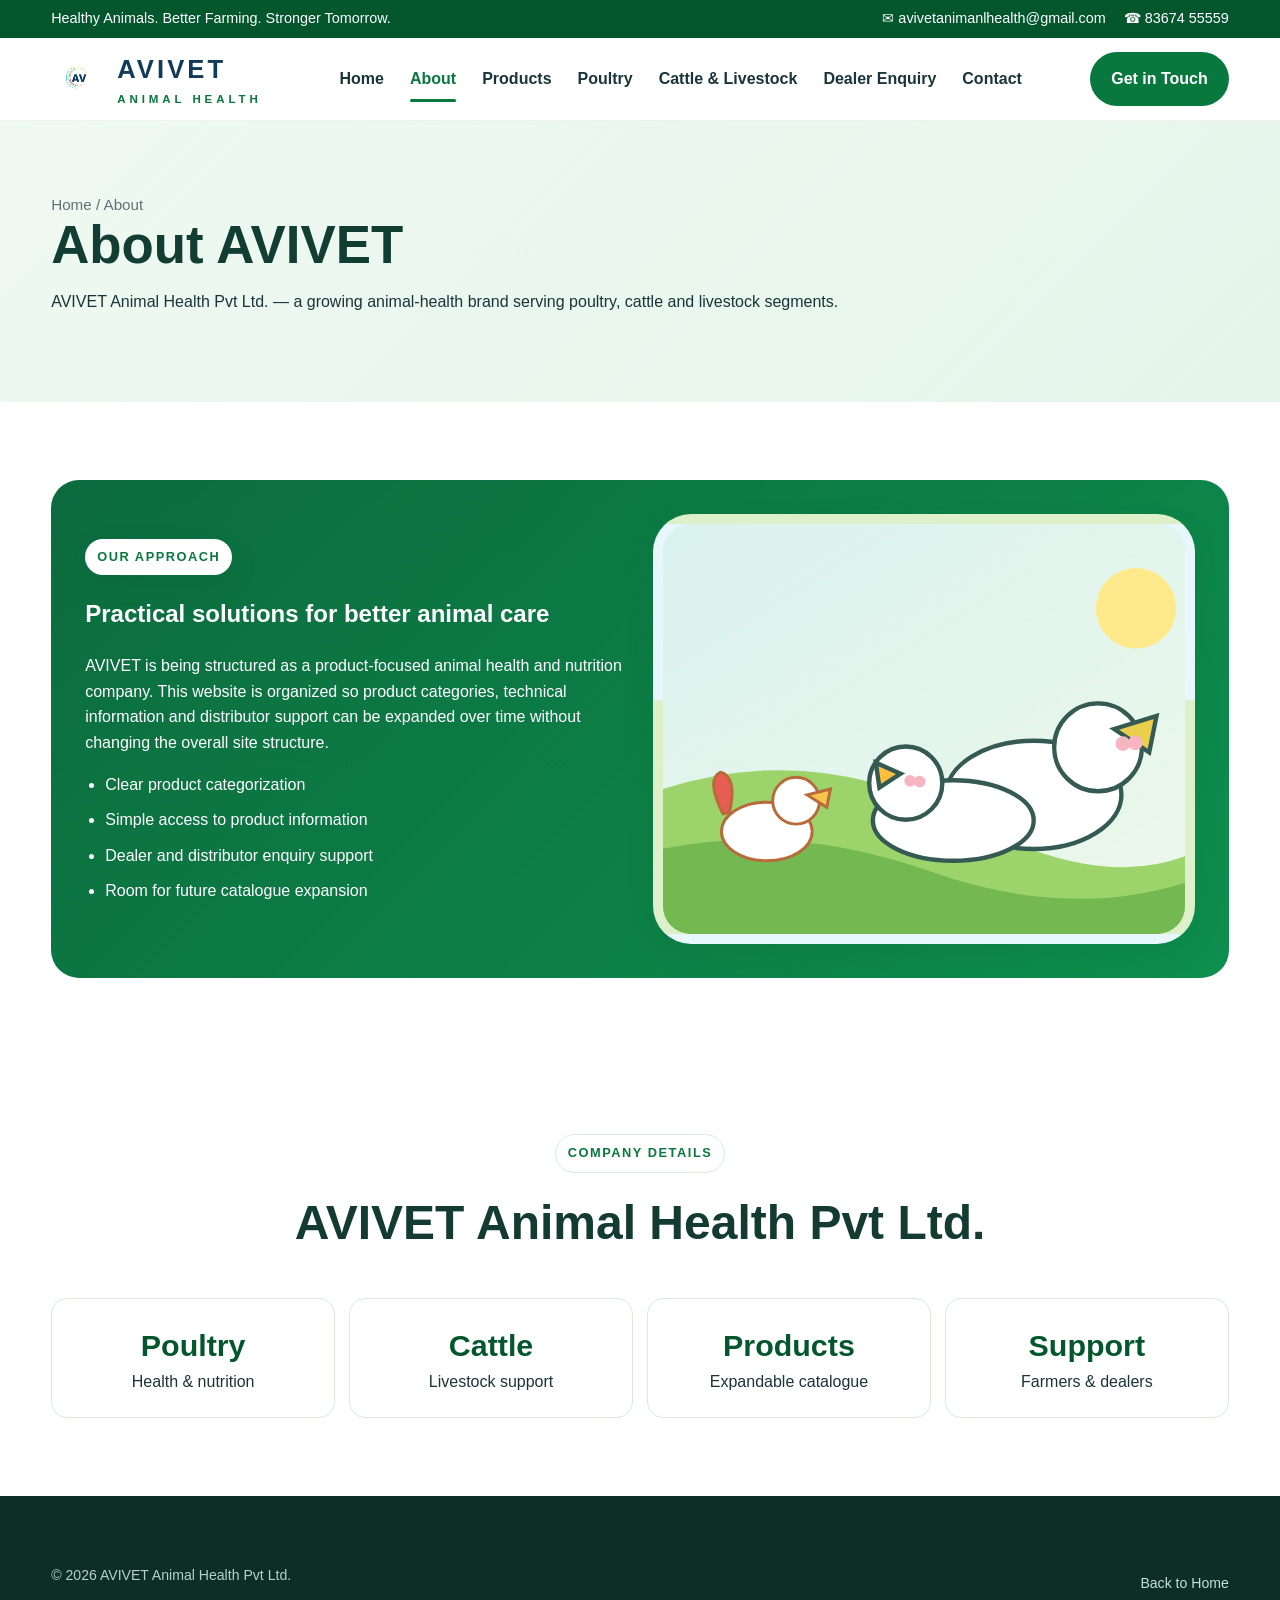
==== about.html @ a2e4a1df "long term model structure" ====
<!doctype html><html lang="en"><head><meta charset="utf-8"><meta name="viewport" content="width=device-width,initial-scale=1"><title>About AVIVET | Animal Health</title><link rel="icon" href="assets/images/favicon.png"><link rel="stylesheet" href="assets/css/style.css"></head><body><div class="topbar"><div class="container"><div>Healthy Animals. Better Farming. Stronger Tomorrow.</div><div class="topbar-contact"><span>✉ avivetanimanlhealth@gmail.com</span><span>☎ 83674 55559</span></div></div></div><header class="site-header"><nav class="container nav"><a class="brand" href="index.html"><img src="assets/images/avivet-logo.png"><div class="brand-text"><strong>AVIVET</strong><span>ANIMAL HEALTH</span></div></a><button class="menu-btn">☰</button><div class="nav-links"><a href="index.html">Home</a><a class="active" href="about.html">About</a><a href="products.html">Products</a><a href="poultry.html">Poultry</a><a href="cattle-livestock.html">Cattle & Livestock</a><a href="dealer.html">Dealer Enquiry</a><a href="contact.html">Contact</a></div><a class="btn btn-primary" href="contact.html">Get in Touch</a></nav></header><section class="page-hero"><div class="container"><div class="breadcrumbs">Home / About</div><h1>About AVIVET</h1><p>AVIVET Animal Health Pvt Ltd. — a growing animal-health brand serving poultry, cattle and livestock segments.</p></div></section><section><div class="container"><div class="feature"><div class="feature-grid"><div><span class="eyebrow">Our approach</span><h2>Practical solutions for better animal care</h2><p>AVIVET is being structured as a product-focused animal health and nutrition company. This website is organized so product categories, technical information and distributor support can be expanded over time without changing the overall site structure.</p><ul><li>Clear product categorization</li><li>Simple access to product information</li><li>Dealer and distributor enquiry support</li><li>Room for future catalogue expansion</li></ul></div><div><div class="hero-card"><img src="assets/images/hero-animals.svg" alt="Animal health illustration" style="width:100%;height:100%;object-fit:cover"></div></div></div></div></div></section><section><div class="container"><div class="section-head"><span class="eyebrow">Company details</span><h2>AVIVET Animal Health Pvt Ltd.</h2></div><div class="stats"><div class="stat"><strong>Poultry</strong><span>Health & nutrition</span></div><div class="stat"><strong>Cattle</strong><span>Livestock support</span></div><div class="stat"><strong>Products</strong><span>Expandable catalogue</span></div><div class="stat"><strong>Support</strong><span>Farmers & dealers</span></div></div></div></section><footer class="footer"><div class="container footer-bottom" style="margin-top:0;border-top:0"><span>© 2026 AVIVET Animal Health Pvt Ltd.</span><a href="index.html">Back to Home</a></div></footer><script src="assets/js/main.js"></script></body></html>
---- assets/css/style.css ----
:root{--green:#08783f;--green-dark:#04572d;--green-soft:#eef8ef;--navy:#123a57;--text:#19343a;--muted:#5f7177;--white:#fff;--line:#dbe9df;--shadow:0 12px 30px rgba(11,65,43,.10);--radius:18px}*{box-sizing:border-box}html{scroll-behavior:smooth}body{margin:0;font-family:Inter,Segoe UI,Arial,sans-serif;color:var(--text);background:#fff;line-height:1.6}a{text-decoration:none;color:inherit}img{max-width:100%;display:block}.container{width:min(1180px,92%);margin:auto}.topbar{background:var(--green-dark);color:#fff;font-size:.9rem}.topbar .container{min-height:38px;display:flex;align-items:center;justify-content:space-between;gap:20px}.topbar-contact{display:flex;gap:18px;flex-wrap:wrap}.site-header{position:sticky;top:0;z-index:30;background:rgba(255,255,255,.97);backdrop-filter:blur(8px);border-bottom:1px solid #edf2ee}.nav{min-height:82px;display:flex;align-items:center;justify-content:space-between;gap:30px}.brand{display:flex;align-items:center;gap:12px;min-width:220px}.brand img{width:54px;height:54px;object-fit:contain}.brand-text strong{display:block;font-size:1.6rem;letter-spacing:.12em;color:#113b59}.brand-text span{display:block;font-size:.72rem;letter-spacing:.34em;color:var(--green);font-weight:800}.nav-links{display:flex;align-items:center;gap:26px;font-weight:700}.nav-links a{padding:10px 0;position:relative}.nav-links a:hover,.nav-links a.active{color:var(--green)}.nav-links a.active:after{content:"";position:absolute;left:0;right:0;bottom:0;height:3px;background:var(--green);border-radius:9px}.btn{display:inline-flex;align-items:center;justify-content:center;gap:8px;padding:13px 20px;border-radius:999px;font-weight:800;border:1px solid transparent;transition:.2s}.btn-primary{background:var(--green);color:#fff}.btn-primary:hover{background:var(--green-dark);transform:translateY(-1px)}.btn-outline{border-color:var(--green);color:var(--green);background:#fff}.menu-btn{display:none;border:0;background:none;font-size:1.6rem}.hero{background:linear-gradient(135deg,#f4fbf3 0%,#edf8ef 52%,#e3f3e9 100%);overflow:hidden}.hero-grid{display:grid;grid-template-columns:1.02fr .98fr;align-items:stretch;min-height:570px}.hero-copy{padding:82px 0 60px}.eyebrow{display:inline-flex;align-items:center;gap:8px;color:var(--green);font-weight:900;text-transform:uppercase;letter-spacing:.12em;font-size:.8rem;background:#fff;padding:8px 12px;border-radius:999px;box-shadow:var(--shadow)}h1{font-size:clamp(2.8rem,5vw,5rem);line-height:1.05;margin:20px 0 18px;color:#123d32}.hero-copy h1 span{color:var(--green)}.hero-copy p{font-size:1.12rem;color:var(--muted);max-width:620px}.hero-actions{display:flex;gap:12px;flex-wrap:wrap;margin:28px 0}.hero-points{display:flex;flex-wrap:wrap;gap:18px;margin-top:30px;color:#34535a}.hero-points span{display:inline-flex;align-items:center;gap:7px;font-weight:700}.hero-art{display:flex;align-items:center;justify-content:center;padding:36px 0}.hero-card{width:100%;height:430px;border-radius:38px;background:linear-gradient(180deg,#bce9f4 0 43%,#9ed568 43% 100%);position:relative;overflow:hidden;box-shadow:var(--shadow);border:10px solid rgba(255,255,255,.65)}.sun{position:absolute;right:9%;top:10%;width:72px;height:72px;border-radius:50%;background:#ffe787}.hill{position:absolute;inset:auto 0 0;height:44%;background:#7fc451;border-radius:50% 50% 0 0/40% 40% 0 0}.animal{position:absolute;bottom:14%;font-size:8rem;filter:drop-shadow(0 12px 10px rgba(0,0,0,.08))}.animal.cow{right:9%}.animal.hen{left:18%;font-size:7rem}.animal.chick{left:40%;bottom:7%;font-size:4rem}.hero-tag{position:absolute;left:6%;bottom:7%;background:rgba(0,105,64,.95);color:#fff;padding:14px 18px;border-radius:16px;font-weight:800}.marquee{background:#fff;border-bottom:1px solid var(--line);overflow:hidden}.marquee-track{display:flex;gap:16px;width:max-content;animation:scroll 24s linear infinite;padding:12px 0}.pill{background:var(--green-soft);color:var(--green-dark);border:1px solid #d2ead8;padding:9px 14px;border-radius:999px;font-weight:800;white-space:nowrap}@keyframes scroll{to{transform:translateX(-50%)}}section{padding:78px 0}.section-head{text-align:center;margin-bottom:36px}.section-head .eyebrow{box-shadow:none;border:1px solid #d9ecdf}.section-head h2{font-size:clamp(2rem,4vw,3rem);margin:12px 0 8px;color:#133b32}.section-head p{margin:0 auto;max-width:720px;color:var(--muted)}.grid-3{display:grid;grid-template-columns:repeat(3,1fr);gap:22px}.grid-4{display:grid;grid-template-columns:repeat(4,1fr);gap:20px}.card{background:#fff;border:1px solid var(--line);border-radius:var(--radius);padding:22px;box-shadow:0 7px 22px rgba(24,67,49,.05)}.card:hover{transform:translateY(-3px);box-shadow:var(--shadow);transition:.2s}.category-art{height:150px;border-radius:14px;background:linear-gradient(145deg,#eff9f1,#e6f2ee);display:flex;align-items:center;justify-content:center;font-size:4.6rem}.card h3{margin:16px 0 6px}.card p{color:var(--muted);margin:0}.product-card{padding:18px}.product-art{height:190px;border-radius:14px;background:linear-gradient(145deg,#f5faf4,#e8f5ec);display:flex;align-items:center;justify-content:center;position:relative;overflow:hidden}.bottle{width:78px;height:126px;background:linear-gradient(90deg,#dfe7e3,#fff,#d4e0db);border-radius:12px 12px 18px 18px;position:relative;box-shadow:0 8px 18px rgba(0,0,0,.12)}.bottle:before{content:"";position:absolute;top:-22px;left:18px;width:42px;height:24px;border-radius:6px 6px 3px 3px;background:#71847f}.label{position:absolute;left:8px;right:8px;top:45px;padding:9px 4px;text-align:center;border-radius:7px;background:#fff;color:var(--green-dark);font-size:.72rem;font-weight:900}.feature{background:linear-gradient(135deg,#0c6b3e,#0d8f4d);color:#fff;border-radius:28px;padding:34px}.feature-grid{display:grid;grid-template-columns:1fr 1fr;gap:26px;align-items:center}.feature ul{padding-left:20px}.feature li{margin:10px 0}.stats{display:grid;grid-template-columns:repeat(4,1fr);gap:14px}.stat{padding:22px;text-align:center;border:1px solid var(--line);border-radius:16px;background:#fff}.stat strong{display:block;font-size:1.9rem;color:var(--green-dark)}.cta-strip{background:#f4faf5;border-top:1px solid var(--line);border-bottom:1px solid var(--line)}.cta-grid{display:grid;grid-template-columns:repeat(3,1fr);gap:18px}.cta-box{display:flex;align-items:center;justify-content:space-between;gap:12px;padding:22px;border-radius:16px;background:#fff;border:1px solid var(--line)}.cta-box h3{margin:0 0 4px}.cta-box p{margin:0;color:var(--muted);font-size:.9rem}.footer{background:#0d2e25;color:#d9eee5;padding:52px 0 20px}.footer-grid{display:grid;grid-template-columns:1.3fr 1fr 1fr 1fr;gap:30px}.footer .brand-text strong{color:#fff}.footer .brand-text span{color:#91d8ac}.footer h4{margin:0 0 12px;color:#fff}.footer a{display:block;margin:8px 0;color:#c8dfd5}.footer-bottom{border-top:1px solid rgba(255,255,255,.15);margin-top:34px;padding-top:16px;display:flex;justify-content:space-between;gap:15px;flex-wrap:wrap;color:#b8d0c7;font-size:.88rem}.page-hero{background:linear-gradient(135deg,#eff9f1,#e5f5ea);padding:72px 0}.page-hero h1{margin:0 0 8px;font-size:3.3rem}.breadcrumbs{font-size:.95rem;color:var(--muted)}.contact-grid{display:grid;grid-template-columns:1fr 1fr;gap:24px}.info-list{display:grid;gap:14px}.info-item{padding:18px;border:1px solid var(--line);border-radius:16px;background:#fff}.info-item strong{display:block;color:var(--green-dark)}.form-card input,.form-card textarea,.form-card select{width:100%;padding:13px 14px;border:1px solid #cfe0d5;border-radius:12px;margin:6px 0 14px;font:inherit}.form-row{display:grid;grid-template-columns:1fr 1fr;gap:14px}.small{font-size:.86rem;color:var(--muted)}.product-table{width:100%;border-collapse:collapse}.product-table th,.product-table td{border-bottom:1px solid var(--line);padding:13px;text-align:left}.product-table th{color:var(--green-dark);background:#f6fbf7}.notice{padding:14px 16px;border-left:4px solid var(--green);background:#f2f8f3;border-radius:10px;color:#2d5141}.socials{display:flex;gap:10px}.socials a{display:inline-flex;width:36px;height:36px;align-items:center;justify-content:center;border:1px solid rgba(255,255,255,.18);border-radius:50%}.back-top{position:fixed;right:18px;bottom:18px;width:44px;height:44px;border-radius:50%;background:var(--green);color:#fff;display:none;align-items:center;justify-content:center;box-shadow:var(--shadow)}.back-top.show{display:flex}@media(max-width:980px){.nav-links{display:none}.menu-btn{display:block}.hero-grid,.feature-grid,.contact-grid{grid-template-columns:1fr}.hero-copy{padding-top:58px}.grid-4{grid-template-columns:repeat(2,1fr)}.grid-3{grid-template-columns:1fr 1fr}.stats{grid-template-columns:repeat(2,1fr)}.footer-grid{grid-template-columns:1fr 1fr}.cta-grid{grid-template-columns:1fr}.nav.open .nav-links{display:flex;position:absolute;top:82px;left:0;right:0;background:#fff;padding:20px;flex-direction:column;border-bottom:1px solid var(--line)}.topbar .container{align-items:flex-start;flex-direction:column;padding:9px 0}}@media(max-width:640px){.brand{min-width:auto}.brand-text strong{font-size:1.18rem}.brand-text span{font-size:.55rem}.brand img{width:46px;height:46px}.grid-3,.grid-4,.stats,.form-row,.footer-grid{grid-template-columns:1fr}section{padding:56px 0}.hero-copy p{font-size:1rem}.hero-art{padding-top:0}.hero-card{height:320px}.page-hero h1{font-size:2.4rem}.topbar{font-size:.78rem}.topbar-contact{gap:9px}.nav{min-height:72px}.nav.open .nav-links{top:72px}}
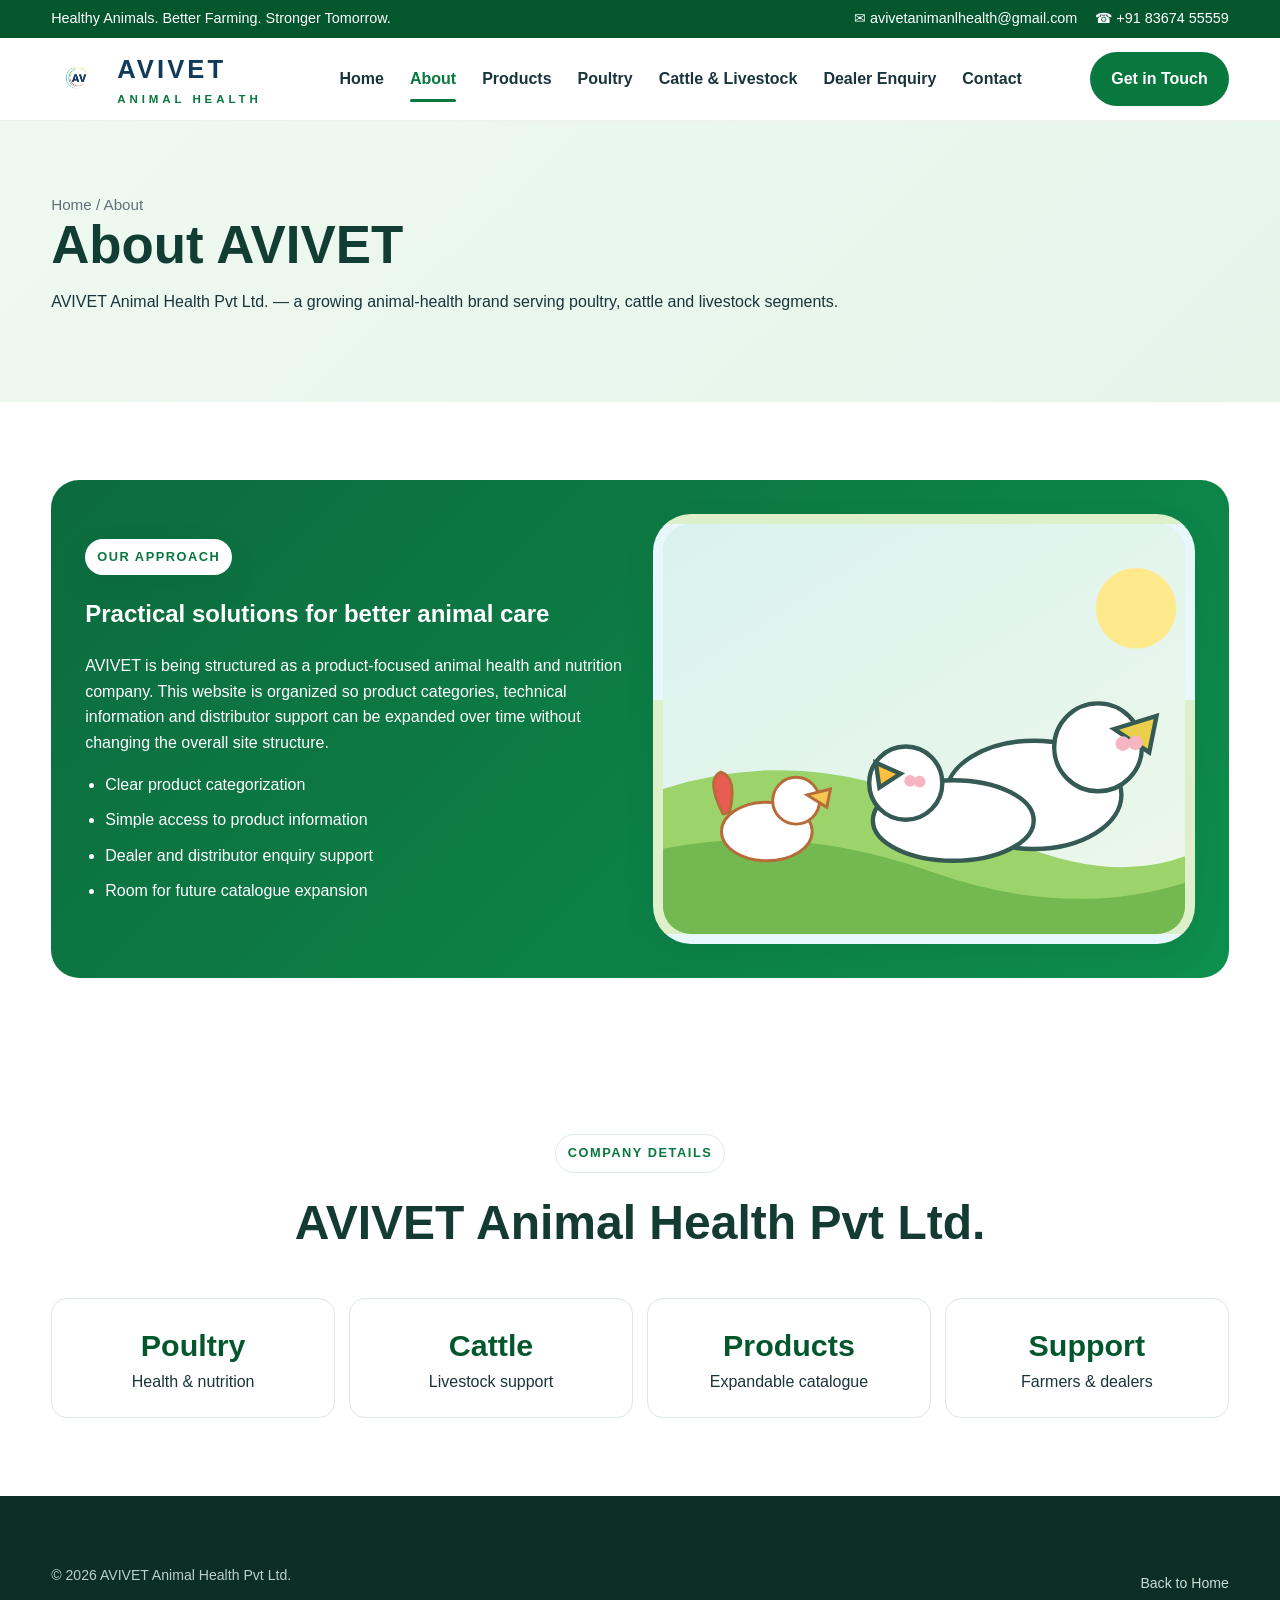
==== commit e698c373: "mobile number updated" ====
--- a/about.html
+++ b/about.html
@@ -1 +1 @@
-<!doctype html><html lang="en"><head><meta charset="utf-8"><meta name="viewport" content="width=device-width,initial-scale=1"><title>About AVIVET | Animal Health</title><link rel="icon" href="assets/images/favicon.png"><link rel="stylesheet" href="assets/css/style.css"></head><body><div class="topbar"><div class="container"><div>Healthy Animals. Better Farming. Stronger Tomorrow.</div><div class="topbar-contact"><span>✉ avivetanimanlhealth@gmail.com</span><span>☎ 83674 55559</span></div></div></div><header class="site-header"><nav class="container nav"><a class="brand" href="index.html"><img src="assets/images/avivet-logo.png"><div class="brand-text"><strong>AVIVET</strong><span>ANIMAL HEALTH</span></div></a><button class="menu-btn">☰</button><div class="nav-links"><a href="index.html">Home</a><a class="active" href="about.html">About</a><a href="products.html">Products</a><a href="poultry.html">Poultry</a><a href="cattle-livestock.html">Cattle & Livestock</a><a href="dealer.html">Dealer Enquiry</a><a href="contact.html">Contact</a></div><a class="btn btn-primary" href="contact.html">Get in Touch</a></nav></header><section class="page-hero"><div class="container"><div class="breadcrumbs">Home / About</div><h1>About AVIVET</h1><p>AVIVET Animal Health Pvt Ltd. — a growing animal-health brand serving poultry, cattle and livestock segments.</p></div></section><section><div class="container"><div class="feature"><div class="feature-grid"><div><span class="eyebrow">Our approach</span><h2>Practical solutions for better animal care</h2><p>AVIVET is being structured as a product-focused animal health and nutrition company. This website is organized so product categories, technical information and distributor support can be expanded over time without changing the overall site structure.</p><ul><li>Clear product categorization</li><li>Simple access to product information</li><li>Dealer and distributor enquiry support</li><li>Room for future catalogue expansion</li></ul></div><div><div class="hero-card"><img src="assets/images/hero-animals.svg" alt="Animal health illustration" style="width:100%;height:100%;object-fit:cover"></div></div></div></div></div></section><section><div class="container"><div class="section-head"><span class="eyebrow">Company details</span><h2>AVIVET Animal Health Pvt Ltd.</h2></div><div class="stats"><div class="stat"><strong>Poultry</strong><span>Health & nutrition</span></div><div class="stat"><strong>Cattle</strong><span>Livestock support</span></div><div class="stat"><strong>Products</strong><span>Expandable catalogue</span></div><div class="stat"><strong>Support</strong><span>Farmers & dealers</span></div></div></div></section><footer class="footer"><div class="container footer-bottom" style="margin-top:0;border-top:0"><span>© 2026 AVIVET Animal Health Pvt Ltd.</span><a href="index.html">Back to Home</a></div></footer><script src="assets/js/main.js"></script></body></html>
+<!doctype html><html lang="en"><head><meta charset="utf-8"><meta name="viewport" content="width=device-width,initial-scale=1"><title>About AVIVET | Animal Health</title><link rel="icon" href="assets/images/favicon.png"><link rel="stylesheet" href="assets/css/style.css"></head><body><div class="topbar"><div class="container"><div>Healthy Animals. Better Farming. Stronger Tomorrow.</div><div class="topbar-contact"><span>✉ avivetanimanlhealth@gmail.com</span><span>☎ +91 83674 55559</span></div></div></div><header class="site-header"><nav class="container nav"><a class="brand" href="index.html"><img src="assets/images/avivet-logo.png"><div class="brand-text"><strong>AVIVET</strong><span>ANIMAL HEALTH</span></div></a><button class="menu-btn">☰</button><div class="nav-links"><a href="index.html">Home</a><a class="active" href="about.html">About</a><a href="products.html">Products</a><a href="poultry.html">Poultry</a><a href="cattle-livestock.html">Cattle & Livestock</a><a href="dealer.html">Dealer Enquiry</a><a href="contact.html">Contact</a></div><a class="btn btn-primary" href="contact.html">Get in Touch</a></nav></header><section class="page-hero"><div class="container"><div class="breadcrumbs">Home / About</div><h1>About AVIVET</h1><p>AVIVET Animal Health Pvt Ltd. — a growing animal-health brand serving poultry, cattle and livestock segments.</p></div></section><section><div class="container"><div class="feature"><div class="feature-grid"><div><span class="eyebrow">Our approach</span><h2>Practical solutions for better animal care</h2><p>AVIVET is being structured as a product-focused animal health and nutrition company. This website is organized so product categories, technical information and distributor support can be expanded over time without changing the overall site structure.</p><ul><li>Clear product categorization</li><li>Simple access to product information</li><li>Dealer and distributor enquiry support</li><li>Room for future catalogue expansion</li></ul></div><div><div class="hero-card"><img src="assets/images/hero-animals.svg" alt="Animal health illustration" style="width:100%;height:100%;object-fit:cover"></div></div></div></div></div></section><section><div class="container"><div class="section-head"><span class="eyebrow">Company details</span><h2>AVIVET Animal Health Pvt Ltd.</h2></div><div class="stats"><div class="stat"><strong>Poultry</strong><span>Health & nutrition</span></div><div class="stat"><strong>Cattle</strong><span>Livestock support</span></div><div class="stat"><strong>Products</strong><span>Expandable catalogue</span></div><div class="stat"><strong>Support</strong><span>Farmers & dealers</span></div></div></div></section><footer class="footer"><div class="container footer-bottom" style="margin-top:0;border-top:0"><span>© 2026 AVIVET Animal Health Pvt Ltd.</span><a href="index.html">Back to Home</a></div></footer><script src="assets/js/main.js"></script></body></html>
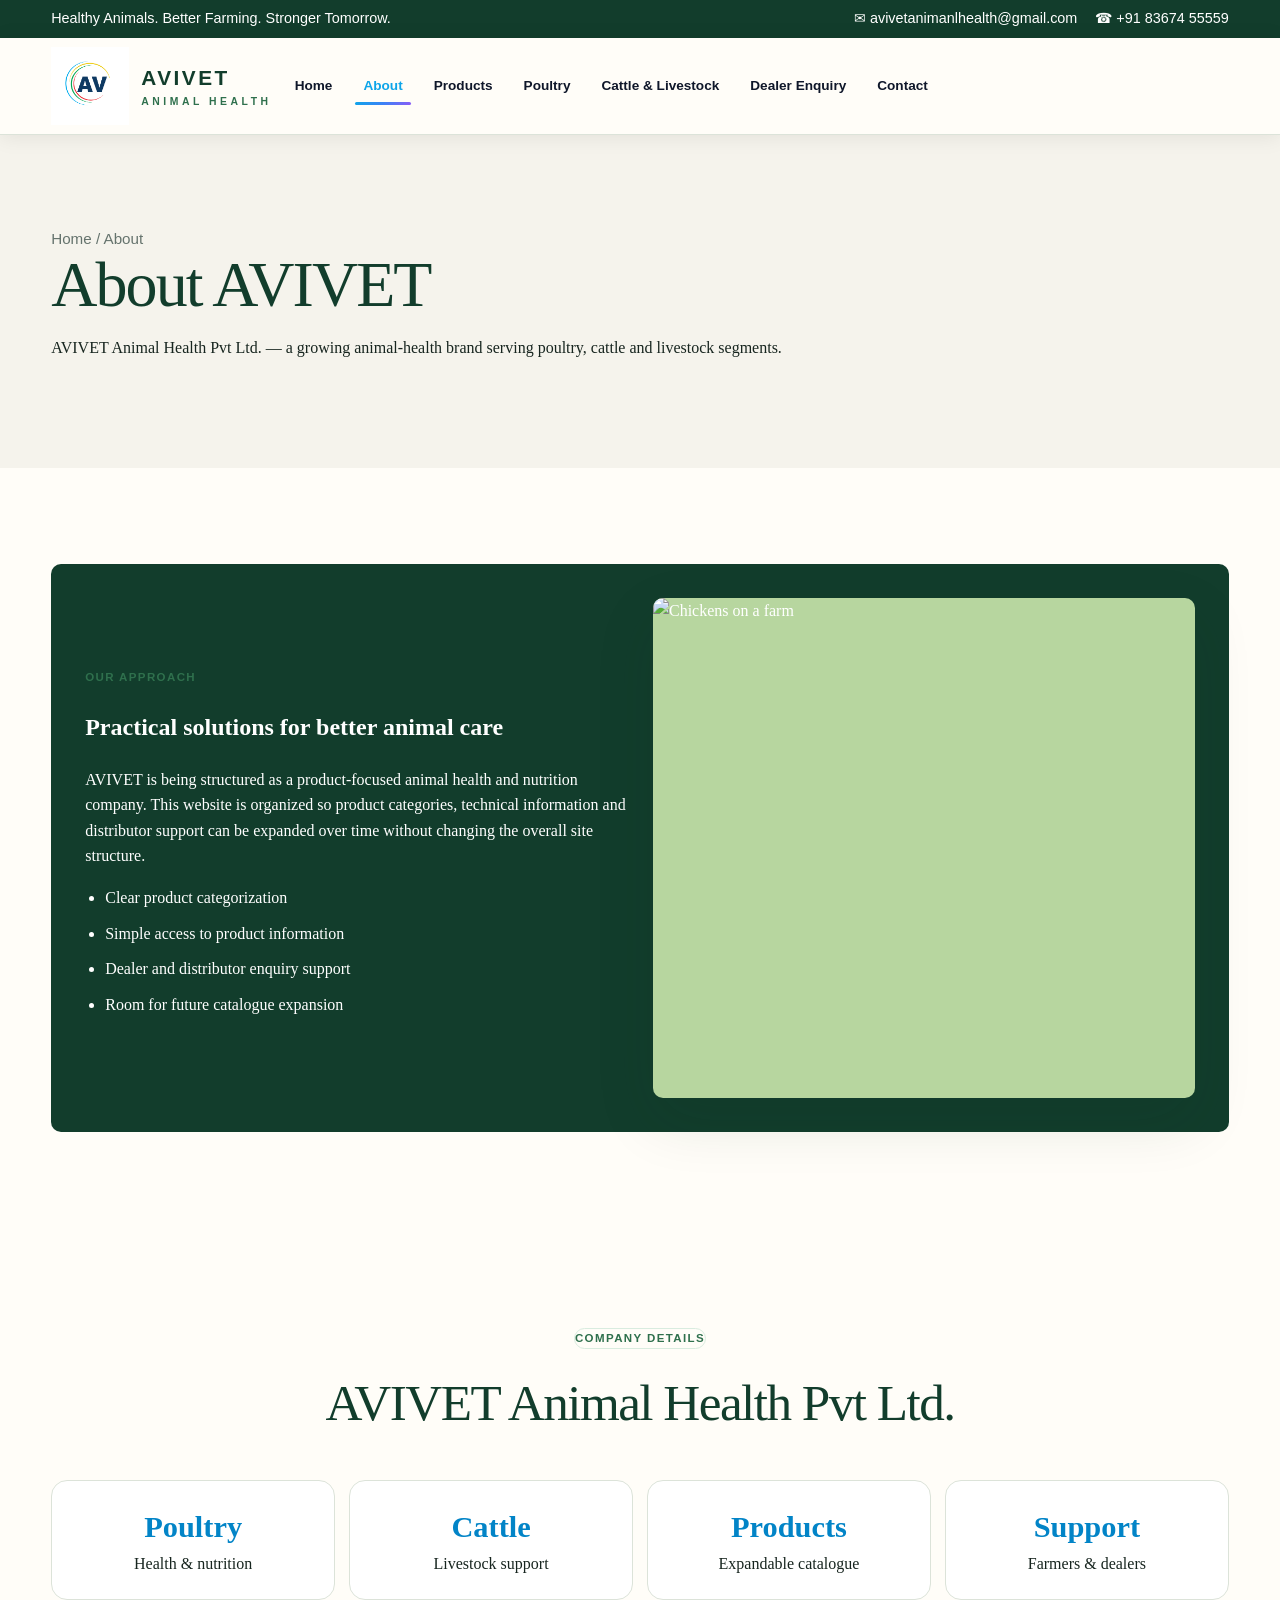
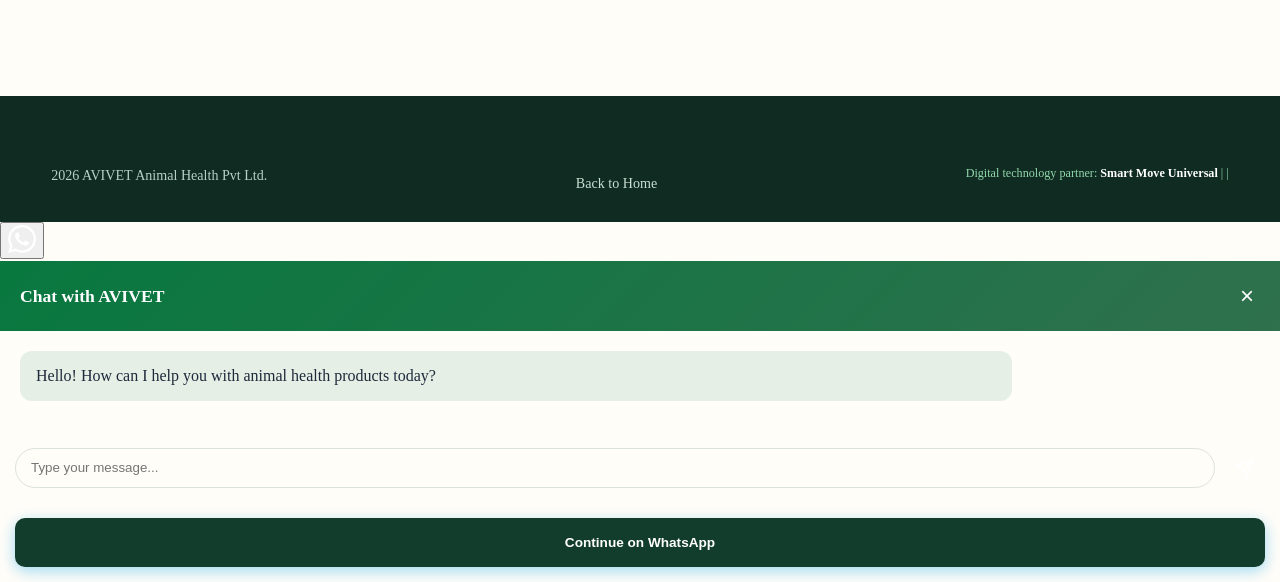
==== commit 46b1bb0a: "added advanced feature" ====
--- a/about.html
+++ b/about.html
@@ -1 +1 @@
-<!doctype html><html lang="en"><head><meta charset="utf-8"><meta name="viewport" content="width=device-width,initial-scale=1"><title>About AVIVET | Animal Health</title><link rel="icon" href="assets/images/favicon.png"><link rel="stylesheet" href="assets/css/style.css"></head><body><div class="topbar"><div class="container"><div>Healthy Animals. Better Farming. Stronger Tomorrow.</div><div class="topbar-contact"><span>✉ avivetanimanlhealth@gmail.com</span><span>☎ +91 83674 55559</span></div></div></div><header class="site-header"><nav class="container nav"><a class="brand" href="index.html"><img src="assets/images/avivet-logo.png"><div class="brand-text"><strong>AVIVET</strong><span>ANIMAL HEALTH</span></div></a><button class="menu-btn">☰</button><div class="nav-links"><a href="index.html">Home</a><a class="active" href="about.html">About</a><a href="products.html">Products</a><a href="poultry.html">Poultry</a><a href="cattle-livestock.html">Cattle & Livestock</a><a href="dealer.html">Dealer Enquiry</a><a href="contact.html">Contact</a></div><a class="btn btn-primary" href="contact.html">Get in Touch</a></nav></header><section class="page-hero"><div class="container"><div class="breadcrumbs">Home / About</div><h1>About AVIVET</h1><p>AVIVET Animal Health Pvt Ltd. — a growing animal-health brand serving poultry, cattle and livestock segments.</p></div></section><section><div class="container"><div class="feature"><div class="feature-grid"><div><span class="eyebrow">Our approach</span><h2>Practical solutions for better animal care</h2><p>AVIVET is being structured as a product-focused animal health and nutrition company. This website is organized so product categories, technical information and distributor support can be expanded over time without changing the overall site structure.</p><ul><li>Clear product categorization</li><li>Simple access to product information</li><li>Dealer and distributor enquiry support</li><li>Room for future catalogue expansion</li></ul></div><div><div class="hero-card"><img src="assets/images/hero-animals.svg" alt="Animal health illustration" style="width:100%;height:100%;object-fit:cover"></div></div></div></div></div></section><section><div class="container"><div class="section-head"><span class="eyebrow">Company details</span><h2>AVIVET Animal Health Pvt Ltd.</h2></div><div class="stats"><div class="stat"><strong>Poultry</strong><span>Health & nutrition</span></div><div class="stat"><strong>Cattle</strong><span>Livestock support</span></div><div class="stat"><strong>Products</strong><span>Expandable catalogue</span></div><div class="stat"><strong>Support</strong><span>Farmers & dealers</span></div></div></div></section><footer class="footer"><div class="container footer-bottom" style="margin-top:0;border-top:0"><span>© 2026 AVIVET Animal Health Pvt Ltd.</span><a href="index.html">Back to Home</a></div></footer><script src="assets/js/main.js"></script></body></html>
+<!doctype html><html lang="en"><head><meta charset="utf-8"><meta name="viewport" content="width=device-width,initial-scale=1"><title>About AVIVET | Animal Health</title><link rel="icon" href="assets/images/favicon.png"><link rel="stylesheet" href="assets/css/style.css"><link rel="preconnect" href="https://fonts.googleapis.com"><link rel="preconnect" href="https://fonts.gstatic.com" crossorigin><link href="https://fonts.googleapis.com/css2?family=Inter:wght@400;500;600;700;800&family=Playfair+Display:wght@400;500;600;700&display=swap" rel="stylesheet"></head><body><div class="topbar"><div class="container"><div>Healthy Animals. Better Farming. Stronger Tomorrow.</div><div class="topbar-contact"><span>✉ avivetanimanlhealth@gmail.com</span><span>☎ +91 83674 55559</span></div></div></div><header class="site-header"><nav class="container nav"><a class="brand" href="index.html"><img src="assets/images/avivet-logo.png"><div class="brand-text"><strong>AVIVET</strong><span>ANIMAL HEALTH</span></div></a><button class="menu-btn">☰</button><div class="nav-links"><a href="index.html">Home</a><a class="active" href="about.html">About</a><a href="products.html">Products</a><a href="poultry.html">Poultry</a><a href="cattle-livestock.html">Cattle & Livestock</a><a href="dealer.html">Dealer Enquiry</a><a href="contact.html">Contact</a></div></nav></header><section class="page-hero"><div class="container"><div class="breadcrumbs">Home / About</div><h1>About AVIVET</h1><p>AVIVET Animal Health Pvt Ltd. — a growing animal-health brand serving poultry, cattle and livestock segments.</p></div></section><section><div class="container"><div class="feature"><div class="feature-grid"><div><span class="eyebrow">Our approach</span><h2>Practical solutions for better animal care</h2><p>AVIVET is being structured as a product-focused animal health and nutrition company. This website is organized so product categories, technical information and distributor support can be expanded over time without changing the overall site structure.</p><ul><li>Clear product categorization</li><li>Simple access to product information</li><li>Dealer and distributor enquiry support</li><li>Room for future catalogue expansion</li></ul></div><div><div class="hero-card"><img src="assets/images/hero-animals.svg" alt="Animal health illustration" style="width:100%;height:100%;object-fit:cover"></div></div></div></div></div></section><section><div class="container"><div class="section-head"><span class="eyebrow">Company details</span><h2>AVIVET Animal Health Pvt Ltd.</h2></div><div class="stats"><div class="stat"><strong>Poultry</strong><span>Health & nutrition</span></div><div class="stat"><strong>Cattle</strong><span>Livestock support</span></div><div class="stat"><strong>Products</strong><span>Expandable catalogue</span></div><div class="stat"><strong>Support</strong><span>Farmers & dealers</span></div></div></div></section><footer class="footer"><div class="container footer-bottom" style="margin-top:0;border-top:0"><span> 2026 AVIVET Animal Health Pvt Ltd.</span><a href="index.html">Back to Home</a></div></footer><script src="assets/js/main.js"></script><script src="assets/js/advanced.js"></script></body></html>
--- a/assets/css/style.css
+++ b/assets/css/style.css
@@ -1 +1 @@
-:root{--green:#08783f;--green-dark:#04572d;--green-soft:#eef8ef;--navy:#123a57;--text:#19343a;--muted:#5f7177;--white:#fff;--line:#dbe9df;--shadow:0 12px 30px rgba(11,65,43,.10);--radius:18px}*{box-sizing:border-box}html{scroll-behavior:smooth}body{margin:0;font-family:Inter,Segoe UI,Arial,sans-serif;color:var(--text);background:#fff;line-height:1.6}a{text-decoration:none;color:inherit}img{max-width:100%;display:block}.container{width:min(1180px,92%);margin:auto}.topbar{background:var(--green-dark);color:#fff;font-size:.9rem}.topbar .container{min-height:38px;display:flex;align-items:center;justify-content:space-between;gap:20px}.topbar-contact{display:flex;gap:18px;flex-wrap:wrap}.site-header{position:sticky;top:0;z-index:30;background:rgba(255,255,255,.97);backdrop-filter:blur(8px);border-bottom:1px solid #edf2ee}.nav{min-height:82px;display:flex;align-items:center;justify-content:space-between;gap:30px}.brand{display:flex;align-items:center;gap:12px;min-width:220px}.brand img{width:54px;height:54px;object-fit:contain}.brand-text strong{display:block;font-size:1.6rem;letter-spacing:.12em;color:#113b59}.brand-text span{display:block;font-size:.72rem;letter-spacing:.34em;color:var(--green);font-weight:800}.nav-links{display:flex;align-items:center;gap:26px;font-weight:700}.nav-links a{padding:10px 0;position:relative}.nav-links a:hover,.nav-links a.active{color:var(--green)}.nav-links a.active:after{content:"";position:absolute;left:0;right:0;bottom:0;height:3px;background:var(--green);border-radius:9px}.btn{display:inline-flex;align-items:center;justify-content:center;gap:8px;padding:13px 20px;border-radius:999px;font-weight:800;border:1px solid transparent;transition:.2s}.btn-primary{background:var(--green);color:#fff}.btn-primary:hover{background:var(--green-dark);transform:translateY(-1px)}.btn-outline{border-color:var(--green);color:var(--green);background:#fff}.menu-btn{display:none;border:0;background:none;font-size:1.6rem}.hero{background:linear-gradient(135deg,#f4fbf3 0%,#edf8ef 52%,#e3f3e9 100%);overflow:hidden}.hero-grid{display:grid;grid-template-columns:1.02fr .98fr;align-items:stretch;min-height:570px}.hero-copy{padding:82px 0 60px}.eyebrow{display:inline-flex;align-items:center;gap:8px;color:var(--green);font-weight:900;text-transform:uppercase;letter-spacing:.12em;font-size:.8rem;background:#fff;padding:8px 12px;border-radius:999px;box-shadow:var(--shadow)}h1{font-size:clamp(2.8rem,5vw,5rem);line-height:1.05;margin:20px 0 18px;color:#123d32}.hero-copy h1 span{color:var(--green)}.hero-copy p{font-size:1.12rem;color:var(--muted);max-width:620px}.hero-actions{display:flex;gap:12px;flex-wrap:wrap;margin:28px 0}.hero-points{display:flex;flex-wrap:wrap;gap:18px;margin-top:30px;color:#34535a}.hero-points span{display:inline-flex;align-items:center;gap:7px;font-weight:700}.hero-art{display:flex;align-items:center;justify-content:center;padding:36px 0}.hero-card{width:100%;height:430px;border-radius:38px;background:linear-gradient(180deg,#bce9f4 0 43%,#9ed568 43% 100%);position:relative;overflow:hidden;box-shadow:var(--shadow);border:10px solid rgba(255,255,255,.65)}.sun{position:absolute;right:9%;top:10%;width:72px;height:72px;border-radius:50%;background:#ffe787}.hill{position:absolute;inset:auto 0 0;height:44%;background:#7fc451;border-radius:50% 50% 0 0/40% 40% 0 0}.animal{position:absolute;bottom:14%;font-size:8rem;filter:drop-shadow(0 12px 10px rgba(0,0,0,.08))}.animal.cow{right:9%}.animal.hen{left:18%;font-size:7rem}.animal.chick{left:40%;bottom:7%;font-size:4rem}.hero-tag{position:absolute;left:6%;bottom:7%;background:rgba(0,105,64,.95);color:#fff;padding:14px 18px;border-radius:16px;font-weight:800}.marquee{background:#fff;border-bottom:1px solid var(--line);overflow:hidden}.marquee-track{display:flex;gap:16px;width:max-content;animation:scroll 24s linear infinite;padding:12px 0}.pill{background:var(--green-soft);color:var(--green-dark);border:1px solid #d2ead8;padding:9px 14px;border-radius:999px;font-weight:800;white-space:nowrap}@keyframes scroll{to{transform:translateX(-50%)}}section{padding:78px 0}.section-head{text-align:center;margin-bottom:36px}.section-head .eyebrow{box-shadow:none;border:1px solid #d9ecdf}.section-head h2{font-size:clamp(2rem,4vw,3rem);margin:12px 0 8px;color:#133b32}.section-head p{margin:0 auto;max-width:720px;color:var(--muted)}.grid-3{display:grid;grid-template-columns:repeat(3,1fr);gap:22px}.grid-4{display:grid;grid-template-columns:repeat(4,1fr);gap:20px}.card{background:#fff;border:1px solid var(--line);border-radius:var(--radius);padding:22px;box-shadow:0 7px 22px rgba(24,67,49,.05)}.card:hover{transform:translateY(-3px);box-shadow:var(--shadow);transition:.2s}.category-art{height:150px;border-radius:14px;background:linear-gradient(145deg,#eff9f1,#e6f2ee);display:flex;align-items:center;justify-content:center;font-size:4.6rem}.card h3{margin:16px 0 6px}.card p{color:var(--muted);margin:0}.product-card{padding:18px}.product-art{height:190px;border-radius:14px;background:linear-gradient(145deg,#f5faf4,#e8f5ec);display:flex;align-items:center;justify-content:center;position:relative;overflow:hidden}.bottle{width:78px;height:126px;background:linear-gradient(90deg,#dfe7e3,#fff,#d4e0db);border-radius:12px 12px 18px 18px;position:relative;box-shadow:0 8px 18px rgba(0,0,0,.12)}.bottle:before{content:"";position:absolute;top:-22px;left:18px;width:42px;height:24px;border-radius:6px 6px 3px 3px;background:#71847f}.label{position:absolute;left:8px;right:8px;top:45px;padding:9px 4px;text-align:center;border-radius:7px;background:#fff;color:var(--green-dark);font-size:.72rem;font-weight:900}.feature{background:linear-gradient(135deg,#0c6b3e,#0d8f4d);color:#fff;border-radius:28px;padding:34px}.feature-grid{display:grid;grid-template-columns:1fr 1fr;gap:26px;align-items:center}.feature ul{padding-left:20px}.feature li{margin:10px 0}.stats{display:grid;grid-template-columns:repeat(4,1fr);gap:14px}.stat{padding:22px;text-align:center;border:1px solid var(--line);border-radius:16px;background:#fff}.stat strong{display:block;font-size:1.9rem;color:var(--green-dark)}.cta-strip{background:#f4faf5;border-top:1px solid var(--line);border-bottom:1px solid var(--line)}.cta-grid{display:grid;grid-template-columns:repeat(3,1fr);gap:18px}.cta-box{display:flex;align-items:center;justify-content:space-between;gap:12px;padding:22px;border-radius:16px;background:#fff;border:1px solid var(--line)}.cta-box h3{margin:0 0 4px}.cta-box p{margin:0;color:var(--muted);font-size:.9rem}.footer{background:#0d2e25;color:#d9eee5;padding:52px 0 20px}.footer-grid{display:grid;grid-template-columns:1.3fr 1fr 1fr 1fr;gap:30px}.footer .brand-text strong{color:#fff}.footer .brand-text span{color:#91d8ac}.footer h4{margin:0 0 12px;color:#fff}.footer a{display:block;margin:8px 0;color:#c8dfd5}.footer-bottom{border-top:1px solid rgba(255,255,255,.15);margin-top:34px;padding-top:16px;display:flex;justify-content:space-between;gap:15px;flex-wrap:wrap;color:#b8d0c7;font-size:.88rem}.page-hero{background:linear-gradient(135deg,#eff9f1,#e5f5ea);padding:72px 0}.page-hero h1{margin:0 0 8px;font-size:3.3rem}.breadcrumbs{font-size:.95rem;color:var(--muted)}.contact-grid{display:grid;grid-template-columns:1fr 1fr;gap:24px}.info-list{display:grid;gap:14px}.info-item{padding:18px;border:1px solid var(--line);border-radius:16px;background:#fff}.info-item strong{display:block;color:var(--green-dark)}.form-card input,.form-card textarea,.form-card select{width:100%;padding:13px 14px;border:1px solid #cfe0d5;border-radius:12px;margin:6px 0 14px;font:inherit}.form-row{display:grid;grid-template-columns:1fr 1fr;gap:14px}.small{font-size:.86rem;color:var(--muted)}.product-table{width:100%;border-collapse:collapse}.product-table th,.product-table td{border-bottom:1px solid var(--line);padding:13px;text-align:left}.product-table th{color:var(--green-dark);background:#f6fbf7}.notice{padding:14px 16px;border-left:4px solid var(--green);background:#f2f8f3;border-radius:10px;color:#2d5141}.socials{display:flex;gap:10px}.socials a{display:inline-flex;width:36px;height:36px;align-items:center;justify-content:center;border:1px solid rgba(255,255,255,.18);border-radius:50%}.back-top{position:fixed;right:18px;bottom:18px;width:44px;height:44px;border-radius:50%;background:var(--green);color:#fff;display:none;align-items:center;justify-content:center;box-shadow:var(--shadow)}.back-top.show{display:flex}@media(max-width:980px){.nav-links{display:none}.menu-btn{display:block}.hero-grid,.feature-grid,.contact-grid{grid-template-columns:1fr}.hero-copy{padding-top:58px}.grid-4{grid-template-columns:repeat(2,1fr)}.grid-3{grid-template-columns:1fr 1fr}.stats{grid-template-columns:repeat(2,1fr)}.footer-grid{grid-template-columns:1fr 1fr}.cta-grid{grid-template-columns:1fr}.nav.open .nav-links{display:flex;position:absolute;top:82px;left:0;right:0;background:#fff;padding:20px;flex-direction:column;border-bottom:1px solid var(--line)}.topbar .container{align-items:flex-start;flex-direction:column;padding:9px 0}}@media(max-width:640px){.brand{min-width:auto}.brand-text strong{font-size:1.18rem}.brand-text span{font-size:.55rem}.brand img{width:46px;height:46px}.grid-3,.grid-4,.stats,.form-row,.footer-grid{grid-template-columns:1fr}section{padding:56px 0}.hero-copy p{font-size:1rem}.hero-art{padding-top:0}.hero-card{height:320px}.page-hero h1{font-size:2.4rem}.topbar{font-size:.78rem}.topbar-contact{gap:9px}.nav{min-height:72px}.nav.open .nav-links{top:72px}}
+:root{--green:#0ea5e9;--green-dark:#0284c7;--green-soft:#e0f2fe;--navy:#0f172a;--text:#1e293b;--muted:#64748b;--white:#ffffff;--line:#e2e8f0;--shadow:0 12px 30px rgba(14,165,233,.15);--radius:18px;--accent:#f97316;--accent-light:#ffedd5;--gradient-primary:linear-gradient(135deg,#0ea5e9 0%,#3b82f6 50%,#8b5cf6 100%);--gradient-secondary:linear-gradient(135deg,#0f172a 0%,#1e293b 100%);--hero-bg:linear-gradient(135deg,#0ea5e9 0%,#06b6d4 50%,#10b981 100%);--section-bg-1:#f0f9ff;--section-bg-2:#faf5ff;--section-bg-3:#fef3c7}*{box-sizing:border-box}html{scroll-behavior:smooth}body{margin:0;font-family:Inter,Segoe UI,Arial,sans-serif;color:var(--text);background:#ffffff;line-height:1.6}a{text-decoration:none;color:inherit}img{max-width:100%;display:block}.container{width:min(1180px,92%);margin:auto}.topbar{background:var(--gradient-primary);color:#fff;font-size:.9rem}.topbar .container{min-height:38px;display:flex;align-items:center;justify-content:space-between;gap:20px}.topbar-contact{display:flex;gap:18px;flex-wrap:wrap}.site-header{position:sticky;top:0;z-index:30;background:rgba(255,255,255,.98);backdrop-filter:blur(12px);border-bottom:1px solid rgba(14,165,233,.15);box-shadow:0 2px 20px rgba(0,0,0,.08)}.nav{min-height:82px;display:flex;align-items:center;justify-content:space-between;gap:15px;flex-wrap:nowrap}.brand{display:flex;align-items:center;gap:12px;min-width:160px;flex-shrink:0}.brand img{width:50px;height:50px;object-fit:contain}.brand-text strong{display:block;font-size:1.3rem;letter-spacing:.12em;color:#0f172a}.brand-text span{display:block;font-size:.65rem;letter-spacing:.34em;color:var(--green);font-weight:800}.nav-links{display:flex;align-items:center;gap:15px;font-weight:600;flex:1;overflow-x:auto;white-space:nowrap;scrollbar-width:none;padding-right:10px}.nav-links::-webkit-scrollbar{display:none}.nav-links a{padding:8px 8px;position:relative;font-size:0.85rem;flex-shrink:0;color:var(--navy)}.nav-links a:hover,.nav-links a.active{color:var(--green)}.nav-links a.active:after{content:"";position:absolute;left:0;right:0;bottom:0;height:3px;background:var(--gradient-primary);border-radius:9px}.btn{display:inline-flex;align-items:center;justify-content:center;gap:8px;padding:10px 14px;border-radius:999px;font-weight:700;border:1px solid transparent;transition:.2s;font-size:0.85rem;flex-shrink:0}.btn-primary{background:var(--gradient-primary);color:#fff;box-shadow:0 4px 15px rgba(14,165,233,.4)}.btn-primary:hover{transform:translateY(-2px);box-shadow:0 6px 25px rgba(14,165,233,.5)}.btn-outline{border-color:var(--green);color:var(--green);background:#fff}.btn-outline:hover{background:var(--green-soft)}.menu-btn{display:none;border:0;background:none;font-size:1.6rem;cursor:pointer;flex-shrink:0;padding:10px;color:var(--navy)}.nav-actions{display:flex;align-items:center;gap:12px;flex-shrink:0}.nav-actions .btn{display:none}.hero{background:var(--hero-bg);color:#fff;padding:80px 0}.hero-copy h1{color:#fff}.hero-copy h1 span{color:#fef3c7}.hero-copy p{color:rgba(255,255,255,.9)}.hero-actions .btn-outline{border-color:#fff;color:#fff;background:transparent}.hero-actions .btn-outline:hover{background:rgba(255,255,255,.2)}@media(max-width:968px){.nav-links{display:none;position:absolute;top:100%;left:0;right:0;background:#fff;flex-direction:column;padding:20px;gap:15px;border-top:1px solid #edf2ee}.nav-links.open{display:flex}.nav-links a{padding:15px 0;font-size:1rem}.menu-btn{display:block}.nav-actions .btn{display:inline-flex}}@media(max-width:640px){.brand{min-width:140px}.brand img{width:40px;height:40px}.brand-text strong{font-size:1.1rem}.btn{padding:8px 12px;font-size:0.8rem}}.hero{background:linear-gradient(135deg,#f4fbf3 0%,#edf8ef 52%,#e3f3e9 100%);overflow:hidden}.hero-grid{display:grid;grid-template-columns:1.02fr .98fr;align-items:stretch;min-height:570px}.hero-copy{padding:82px 0 60px}.eyebrow{display:inline-flex;align-items:center;gap:8px;color:var(--green);font-weight:900;text-transform:uppercase;letter-spacing:.12em;font-size:.8rem;background:#fff;padding:8px 12px;border-radius:999px;box-shadow:var(--shadow)}h1{font-size:clamp(2.8rem,5vw,5rem);line-height:1.05;margin:20px 0 18px;color:#123d32}.hero-copy h1 span{color:var(--green)}.hero-copy p{font-size:1.12rem;color:var(--muted);max-width:620px}.hero-actions{display:flex;gap:12px;flex-wrap:wrap;margin:28px 0}.hero-points{display:flex;flex-wrap:wrap;gap:18px;margin-top:30px;color:#34535a}.hero-points span{display:inline-flex;align-items:center;gap:7px;font-weight:700}.hero-art{display:flex;align-items:center;justify-content:center;padding:36px 0}.hero-card{width:100%;height:430px;border-radius:38px;background:linear-gradient(180deg,#bce9f4 0 43%,#9ed568 43% 100%);position:relative;overflow:hidden;box-shadow:var(--shadow);border:10px solid rgba(255,255,255,.65)}.sun{position:absolute;right:9%;top:10%;width:72px;height:72px;border-radius:50%;background:#ffe787}.hill{position:absolute;inset:auto 0 0;height:44%;background:#7fc451;border-radius:50% 50% 0 0/40% 40% 0 0}.animal{position:absolute;bottom:14%;font-size:8rem;filter:drop-shadow(0 12px 10px rgba(0,0,0,.08))}.animal.cow{right:9%}.animal.hen{left:18%;font-size:7rem}.animal.chick{left:40%;bottom:7%;font-size:4rem}.hero-tag{position:absolute;left:6%;bottom:7%;background:rgba(0,105,64,.95);color:#fff;padding:14px 18px;border-radius:16px;font-weight:800}.marquee{background:#fff;border-bottom:1px solid var(--line);overflow:hidden}.marquee-track{display:flex;gap:16px;width:max-content;animation:scroll 24s linear infinite;padding:12px 0}.pill{background:var(--green-soft);color:var(--green-dark);border:1px solid #d2ead8;padding:9px 14px;border-radius:999px;font-weight:800;white-space:nowrap}@keyframes scroll{to{transform:translateX(-50%)}}section{padding:78px 0}.section-head{text-align:center;margin-bottom:36px}.section-head .eyebrow{box-shadow:none;border:1px solid #d9ecdf}.section-head h2{font-size:clamp(2rem,4vw,3rem);margin:12px 0 8px;color:#133b32}.section-head p{margin:0 auto;max-width:720px;color:var(--muted)}.grid-3{display:grid;grid-template-columns:repeat(3,1fr);gap:22px}.grid-4{display:grid;grid-template-columns:repeat(4,1fr);gap:20px}.card{background:#fff;border:1px solid var(--line);border-radius:var(--radius);padding:22px;box-shadow:0 7px 22px rgba(24,67,49,.05)}.card:hover{transform:translateY(-3px);box-shadow:var(--shadow);transition:.2s}.category-art{height:150px;border-radius:14px;background:linear-gradient(145deg,#eff9f1,#e6f2ee);display:flex;align-items:center;justify-content:center;font-size:4.6rem}.card h3{margin:16px 0 6px}.card p{color:var(--muted);margin:0}.product-card{padding:18px}.product-art{height:190px;border-radius:14px;background:linear-gradient(145deg,#f5faf4,#e8f5ec);display:flex;align-items:center;justify-content:center;position:relative;overflow:hidden}.bottle{width:78px;height:126px;background:linear-gradient(90deg,#dfe7e3,#fff,#d4e0db);border-radius:12px 12px 18px 18px;position:relative;box-shadow:0 8px 18px rgba(0,0,0,.12)}.bottle:before{content:"";position:absolute;top:-22px;left:18px;width:42px;height:24px;border-radius:6px 6px 3px 3px;background:#71847f}.label{position:absolute;left:8px;right:8px;top:45px;padding:9px 4px;text-align:center;border-radius:7px;background:#fff;color:var(--green-dark);font-size:.72rem;font-weight:900}.feature{background:linear-gradient(135deg,#0c6b3e,#0d8f4d);color:#fff;border-radius:28px;padding:34px}.feature-grid{display:grid;grid-template-columns:1fr 1fr;gap:26px;align-items:center}.feature ul{padding-left:20px}.feature li{margin:10px 0}.stats{display:grid;grid-template-columns:repeat(4,1fr);gap:14px}.stat{padding:22px;text-align:center;border:1px solid var(--line);border-radius:16px;background:#fff}.stat strong{display:block;font-size:1.9rem;color:var(--green-dark)}.cta-strip{background:#f4faf5;border-top:1px solid var(--line);border-bottom:1px solid var(--line)}.cta-grid{display:grid;grid-template-columns:repeat(3,1fr);gap:18px}.cta-box{display:flex;align-items:center;justify-content:space-between;gap:12px;padding:22px;border-radius:16px;background:#fff;border:1px solid var(--line)}.cta-box h3{margin:0 0 4px}.cta-box p{margin:0;color:var(--muted);font-size:.9rem}.footer{background:#0d2e25;color:#d9eee5;padding:52px 0 20px}.footer-grid{display:grid;grid-template-columns:1.3fr 1fr 1fr 1fr;gap:30px}.footer .brand-text strong{color:#fff}.footer .brand-text span{color:#91d8ac}.footer h4{margin:0 0 12px;color:#fff}.footer a{display:block;margin:8px 0;color:#c8dfd5}.footer-bottom{border-top:1px solid rgba(255,255,255,.15);margin-top:34px;padding-top:16px;display:flex;justify-content:space-between;gap:15px;flex-wrap:wrap;color:#b8d0c7;font-size:.88rem}.page-hero{background:linear-gradient(135deg,#eff9f1,#e5f5ea);padding:72px 0}.page-hero h1{margin:0 0 8px;font-size:3.3rem}.breadcrumbs{font-size:.95rem;color:var(--muted)}.contact-grid{display:grid;grid-template-columns:1fr 1fr;gap:24px}.info-list{display:grid;gap:14px}.info-item{padding:18px;border:1px solid var(--line);border-radius:16px;background:#fff}.info-item strong{display:block;color:var(--green-dark)}.form-card input,.form-card textarea,.form-card select{width:100%;padding:13px 14px;border:1px solid #cfe0d5;border-radius:12px;margin:6px 0 14px;font:inherit}.form-row{display:grid;grid-template-columns:1fr 1fr;gap:14px}.small{font-size:.86rem;color:var(--muted)}.product-table{width:100%;border-collapse:collapse}.product-table th,.product-table td{border-bottom:1px solid var(--line);padding:13px;text-align:left}.product-table th{color:var(--green-dark);background:#f6fbf7}.notice{padding:14px 16px;border-left:4px solid var(--green);background:#f2f8f3;border-radius:10px;color:#2d5141}.socials{display:flex;gap:10px}.socials a{display:inline-flex;width:36px;height:36px;align-items:center;justify-content:center;border:1px solid rgba(255,255,255,.18);border-radius:50%}.back-top{position:fixed;right:18px;bottom:18px;width:44px;height:44px;border-radius:50%;background:var(--green);color:#fff;display:none;align-items:center;justify-content:center;box-shadow:var(--shadow)}.back-top.show{display:flex}@media(max-width:980px){.nav-links{display:none}.menu-btn{display:block}.hero-grid,.feature-grid,.contact-grid{grid-template-columns:1fr}.hero-copy{padding-top:58px}.grid-4{grid-template-columns:repeat(2,1fr)}.grid-3{grid-template-columns:1fr 1fr}.stats{grid-template-columns:repeat(2,1fr)}.footer-grid{grid-template-columns:1fr 1fr}.cta-grid{grid-template-columns:1fr}.nav.open .nav-links{display:flex;position:absolute;top:82px;left:0;right:0;background:#fff;padding:20px;flex-direction:column;border-bottom:1px solid var(--line)}.topbar .container{align-items:flex-start;flex-direction:column;padding:9px 0}}@media(max-width:640px){.brand{min-width:auto}.brand-text strong{font-size:1.18rem}.brand-text span{font-size:.55rem}.brand img{width:46px;height:46px}.grid-3,.grid-4,.stats,.form-row,.footer-grid{grid-template-columns:1fr}section{padding:56px 0}.hero-copy p{font-size:1rem}.hero-art{padding-top:0}.hero-card{height:320px}.page-hero h1{font-size:2.4rem}.topbar{font-size:.78rem}.topbar-contact{gap:9px}.nav{min-height:72px}.nav.open .nav-links{top:72px}}
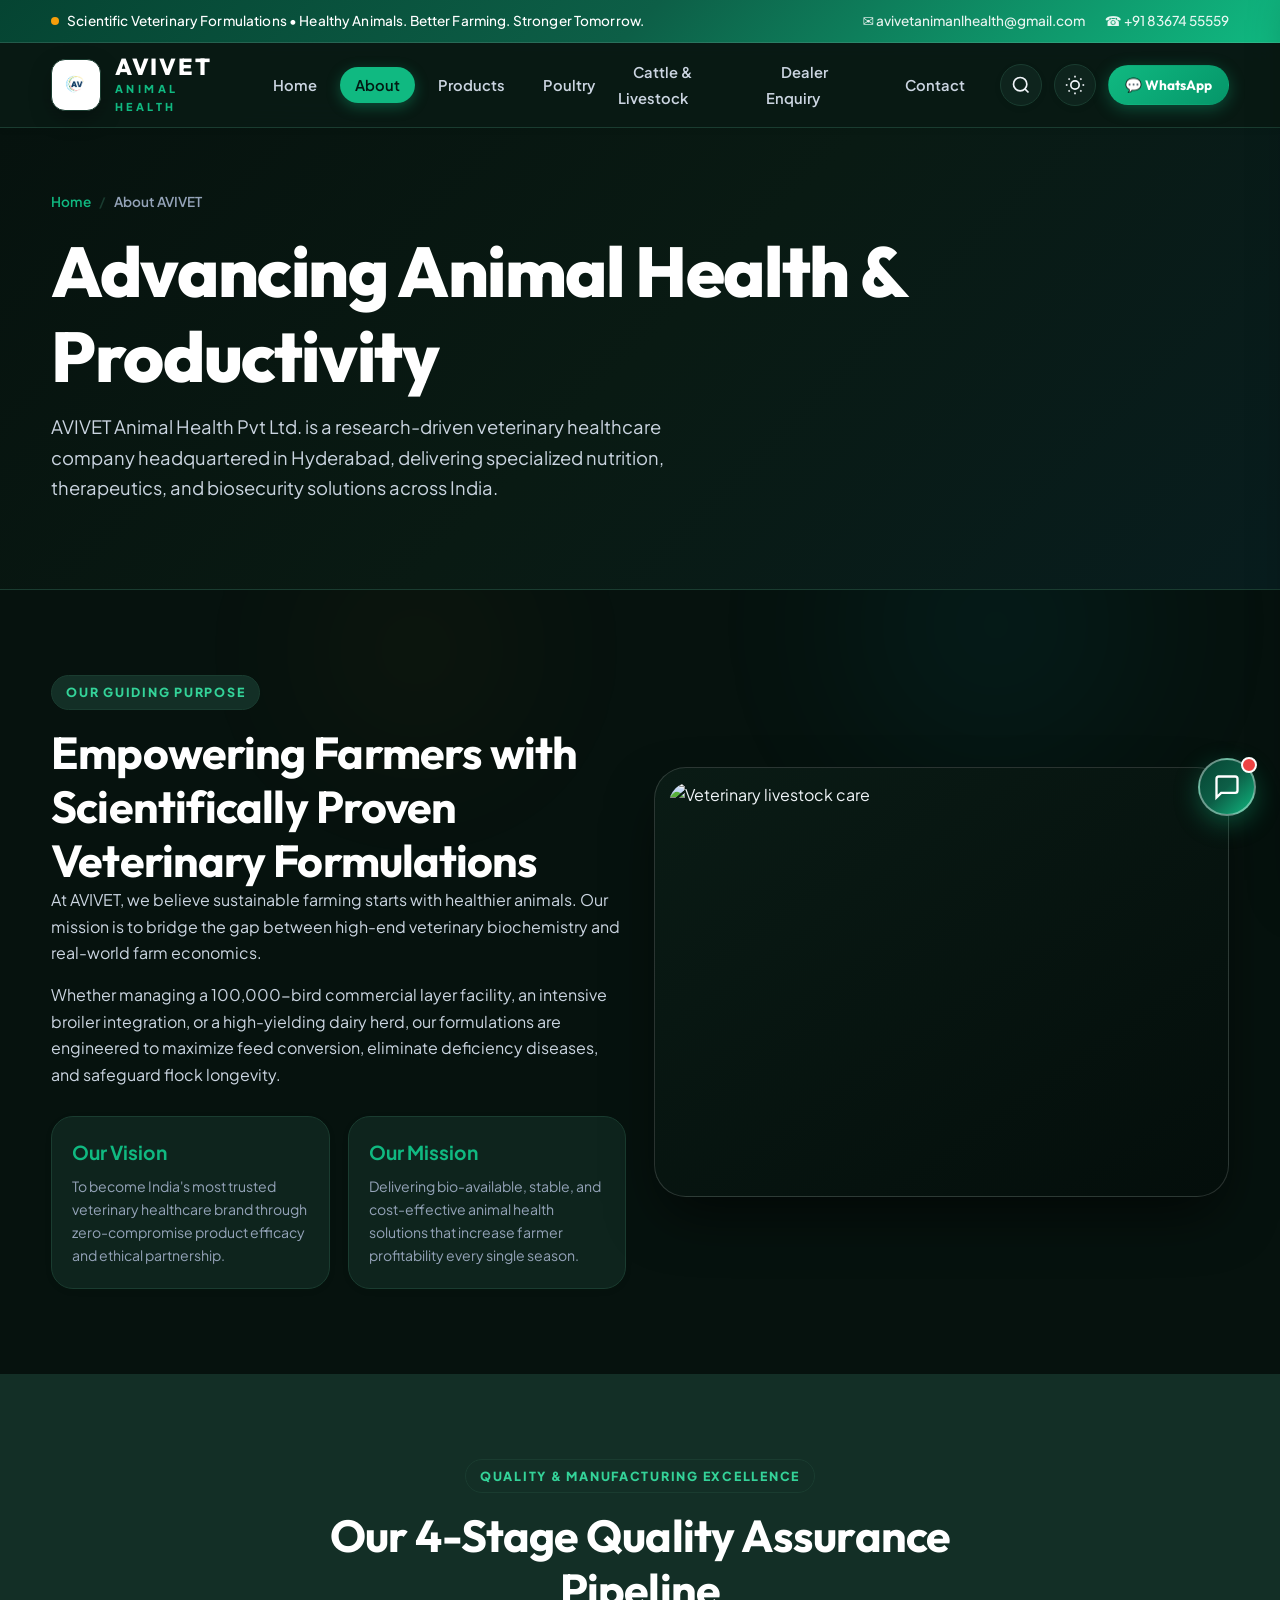
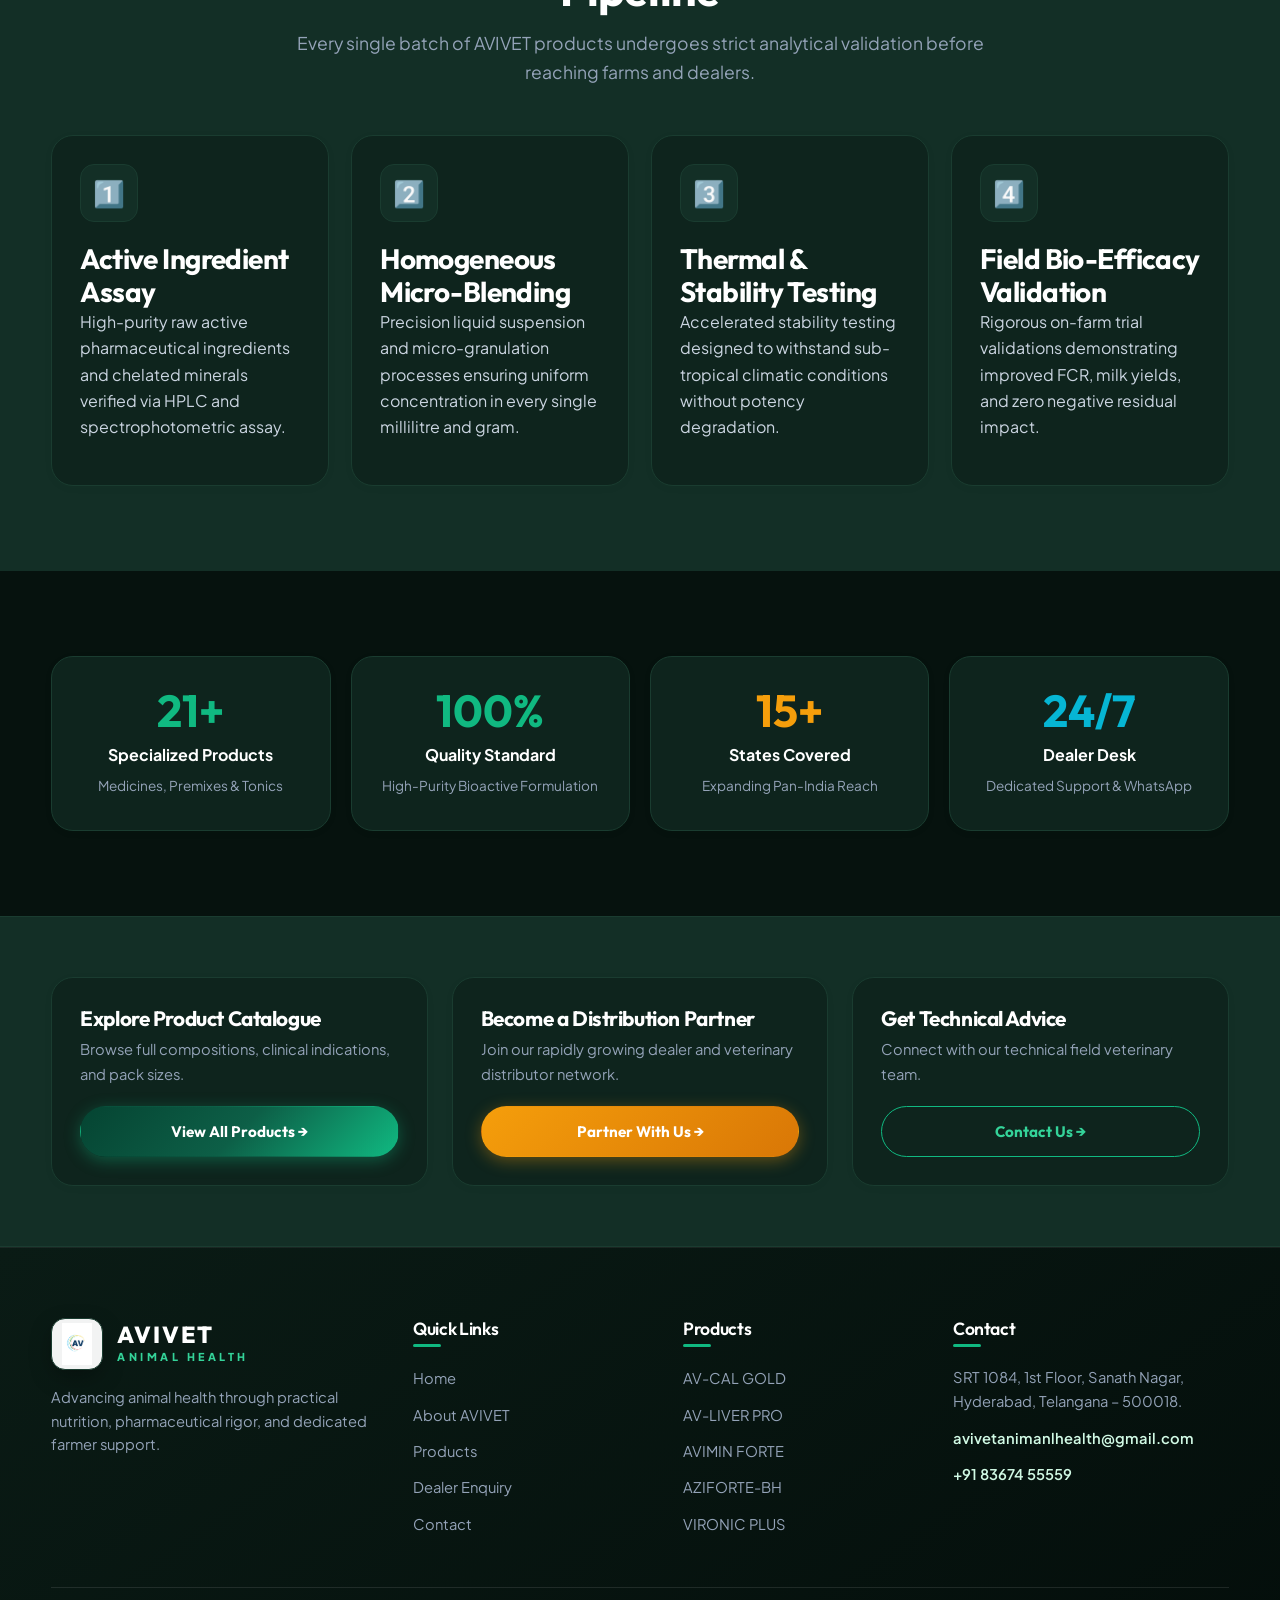
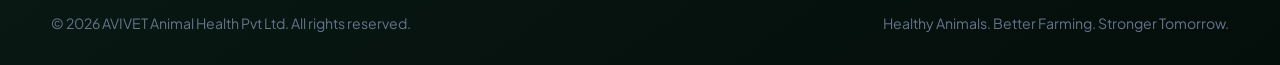
==== commit ecbe637f: "advanced website" ====
--- a/about.html
+++ b/about.html
@@ -1 +1,262 @@
-<!doctype html><html lang="en"><head><meta charset="utf-8"><meta name="viewport" content="width=device-width,initial-scale=1"><title>About AVIVET | Animal Health</title><link rel="icon" href="assets/images/favicon.png"><link rel="stylesheet" href="assets/css/style.css"><link rel="preconnect" href="https://fonts.googleapis.com"><link rel="preconnect" href="https://fonts.gstatic.com" crossorigin><link href="https://fonts.googleapis.com/css2?family=Inter:wght@400;500;600;700;800&family=Playfair+Display:wght@400;500;600;700&display=swap" rel="stylesheet"></head><body><div class="topbar"><div class="container"><div>Healthy Animals. Better Farming. Stronger Tomorrow.</div><div class="topbar-contact"><span>✉ avivetanimanlhealth@gmail.com</span><span>☎ +91 83674 55559</span></div></div></div><header class="site-header"><nav class="container nav"><a class="brand" href="index.html"><img src="assets/images/avivet-logo.png"><div class="brand-text"><strong>AVIVET</strong><span>ANIMAL HEALTH</span></div></a><button class="menu-btn">☰</button><div class="nav-links"><a href="index.html">Home</a><a class="active" href="about.html">About</a><a href="products.html">Products</a><a href="poultry.html">Poultry</a><a href="cattle-livestock.html">Cattle & Livestock</a><a href="dealer.html">Dealer Enquiry</a><a href="contact.html">Contact</a></div></nav></header><section class="page-hero"><div class="container"><div class="breadcrumbs">Home / About</div><h1>About AVIVET</h1><p>AVIVET Animal Health Pvt Ltd. — a growing animal-health brand serving poultry, cattle and livestock segments.</p></div></section><section><div class="container"><div class="feature"><div class="feature-grid"><div><span class="eyebrow">Our approach</span><h2>Practical solutions for better animal care</h2><p>AVIVET is being structured as a product-focused animal health and nutrition company. This website is organized so product categories, technical information and distributor support can be expanded over time without changing the overall site structure.</p><ul><li>Clear product categorization</li><li>Simple access to product information</li><li>Dealer and distributor enquiry support</li><li>Room for future catalogue expansion</li></ul></div><div><div class="hero-card"><img src="assets/images/hero-animals.svg" alt="Animal health illustration" style="width:100%;height:100%;object-fit:cover"></div></div></div></div></div></section><section><div class="container"><div class="section-head"><span class="eyebrow">Company details</span><h2>AVIVET Animal Health Pvt Ltd.</h2></div><div class="stats"><div class="stat"><strong>Poultry</strong><span>Health & nutrition</span></div><div class="stat"><strong>Cattle</strong><span>Livestock support</span></div><div class="stat"><strong>Products</strong><span>Expandable catalogue</span></div><div class="stat"><strong>Support</strong><span>Farmers & dealers</span></div></div></div></section><footer class="footer"><div class="container footer-bottom" style="margin-top:0;border-top:0"><span> 2026 AVIVET Animal Health Pvt Ltd.</span><a href="index.html">Back to Home</a></div></footer><script src="assets/js/main.js"></script><script src="assets/js/advanced.js"></script></body></html>
+<!doctype html>
+<html lang="en" data-theme="dark">
+<head>
+  <meta charset="utf-8">
+  <meta name="viewport" content="width=device-width, initial-scale=1">
+  <title>About AVIVET Animal Health | Corporate Profile & Science</title>
+  <meta name="description" content="Learn about AVIVET Animal Health Pvt Ltd. — our scientific mission, veterinary manufacturing standards, and pan-India distribution network.">
+  <link rel="icon" href="assets/images/favicon.png">
+  <meta name="theme-color" content="#06120e">
+  
+  <link rel="stylesheet" href="assets/css/style.css">
+  <link rel="stylesheet" href="assets/css/advanced.css">
+  <link rel="stylesheet" href="assets/css/premium.css">
+</head>
+<body>
+
+  <!-- Top Announcement Bar -->
+  <div class="topbar">
+    <div class="container">
+      <div class="topbar-highlight">
+        <span class="badge-pulse"></span>
+        <span>Scientific Veterinary Formulations • Healthy Animals. Better Farming. Stronger Tomorrow.</span>
+      </div>
+      <div class="topbar-contact">
+        <a href="mailto:avivetanimanlhealth@gmail.com">✉ avivetanimanlhealth@gmail.com</a>
+        <a href="tel:+918367455559">☎ +91 83674 55559</a>
+      </div>
+    </div>
+  </div>
+
+  <!-- Main Sticky Header -->
+  <header class="site-header">
+    <nav class="container nav">
+      <a class="brand" href="index.html">
+        <div class="brand-logo-wrap">
+          <img src="assets/images/avivet-logo.png" alt="AVIVET Animal Health Logo">
+        </div>
+        <div class="brand-text">
+          <strong>AVIVET</strong>
+          <span>ANIMAL HEALTH</span>
+        </div>
+      </a>
+
+      <ul class="nav-links">
+        <li><a href="index.html">Home</a></li>
+        <li><a class="active" href="about.html">About</a></li>
+        <li><a href="products.html">Products</a></li>
+        <li><a href="poultry.html">Poultry</a></li>
+        <li><a href="cattle-livestock.html">Cattle & Livestock</a></li>
+        <li><a href="dealer.html">Dealer Enquiry</a></li>
+        <li><a href="contact.html">Contact</a></li>
+      </ul>
+
+      <div class="nav-tools">
+        <button class="tool-icon-btn search-trigger-btn" aria-label="Search catalogue" title="Search">
+          <svg viewBox="0 0 24 24" fill="none" stroke-width="2"><circle cx="11" cy="11" r="8"></circle><line x1="21" y1="21" x2="16.65" y2="16.65"></line></svg>
+        </button>
+        <button class="tool-icon-btn theme-toggle-btn" aria-label="Toggle Dark/Light Mode">
+          <svg class="icon-moon" viewBox="0 0 24 24" fill="none" stroke-width="2" style="display:none;"><path d="M21 12.79A9 9 0 1 1 11.21 3 7 7 0 0 0 21 12.79z"></path></svg>
+          <svg class="icon-sun" viewBox="0 0 24 24" fill="none" stroke-width="2"><circle cx="12" cy="12" r="5"></circle><line x1="12" y1="1" x2="12" y2="3"></line><line x1="12" y1="21" x2="12" y2="23"></line><line x1="4.22" y1="4.22" x2="5.64" y2="5.64"></line><line x1="18.36" y1="18.36" x2="19.78" y2="19.78"></line><line x1="1" y1="12" x2="3" y2="12"></line><line x1="21" y1="12" x2="23" y2="12"></line><line x1="4.22" y1="19.78" x2="5.64" y2="18.36"></line><line x1="18.36" y1="5.64" x2="19.78" y2="4.22"></line></svg>
+        </button>
+        <a class="btn btn-emerald btn-sm" href="https://wa.me/918367455559" target="_blank" rel="noopener">
+          💬 WhatsApp
+        </a>
+        <button class="menu-btn" aria-label="Toggle navigation">☰</button>
+      </div>
+    </nav>
+  </header>
+
+  <!-- Page Hero -->
+  <section class="page-hero">
+    <div class="container">
+      <div class="breadcrumbs">
+        <a href="index.html">Home</a>
+        <span class="sep">/</span>
+        <span>About AVIVET</span>
+      </div>
+      <h1>Advancing Animal Health & Productivity</h1>
+      <p class="lead">
+        AVIVET Animal Health Pvt Ltd. is a research-driven veterinary healthcare company headquartered in Hyderabad, delivering specialized nutrition, therapeutics, and biosecurity solutions across India.
+      </p>
+    </div>
+  </section>
+
+  <!-- Mission & Vision Section -->
+  <section>
+    <div class="container">
+      <div class="grid-2" style="align-items:center;">
+        <div>
+          <span class="eyebrow">Our Guiding Purpose</span>
+          <h2>Empowering Farmers with Scientifically Proven Veterinary Formulations</h2>
+          <p>
+            At AVIVET, we believe sustainable farming starts with healthier animals. Our mission is to bridge the gap between high-end veterinary biochemistry and real-world farm economics.
+          </p>
+          <p>
+            Whether managing a 100,000-bird commercial layer facility, an intensive broiler integration, or a high-yielding dairy herd, our formulations are engineered to maximize feed conversion, eliminate deficiency diseases, and safeguard flock longevity.
+          </p>
+
+          <div style="display:grid;grid-template-columns:1fr 1fr;gap:18px;margin-top:28px;">
+            <div class="card" style="padding:20px;">
+              <strong style="color:var(--primary);font-size:1.2rem;display:block;margin-bottom:6px;">Our Vision</strong>
+              <p style="font-size:0.88rem;color:var(--text-muted);margin:0;">To become India's most trusted veterinary healthcare brand through zero-compromise product efficacy and ethical partnership.</p>
+            </div>
+            <div class="card" style="padding:20px;">
+              <strong style="color:var(--emerald);font-size:1.2rem;display:block;margin-bottom:6px;">Our Mission</strong>
+              <p style="font-size:0.88rem;color:var(--text-muted);margin:0;">Delivering bio-available, stable, and cost-effective animal health solutions that increase farmer profitability every single season.</p>
+            </div>
+          </div>
+        </div>
+
+        <div class="hero-visual-card">
+          <div class="hero-main-img-wrap" style="height:400px;">
+            <img src="https://images.unsplash.com/photo-1500595046743-cd271d694d30?auto=format&fit=crop&w=1000&q=80" alt="Veterinary livestock care">
+          </div>
+        </div>
+      </div>
+    </div>
+  </section>
+
+  <!-- Quality Assurance & Science Pipeline -->
+  <section style="background:var(--bg-subtle);">
+    <div class="container">
+      <div class="section-head">
+        <span class="eyebrow">Quality & Manufacturing Excellence</span>
+        <h2>Our 4-Stage Quality Assurance Pipeline</h2>
+        <p>Every single batch of AVIVET products undergoes strict analytical validation before reaching farms and dealers.</p>
+      </div>
+
+      <div class="grid-4">
+        <div class="card">
+          <div class="card-icon-box">1️⃣</div>
+          <h3>Active Ingredient Assay</h3>
+          <p>High-purity raw active pharmaceutical ingredients and chelated minerals verified via HPLC and spectrophotometric assay.</p>
+        </div>
+
+        <div class="card">
+          <div class="card-icon-box">2️⃣</div>
+          <h3>Homogeneous Micro-Blending</h3>
+          <p>Precision liquid suspension and micro-granulation processes ensuring uniform concentration in every single millilitre and gram.</p>
+        </div>
+
+        <div class="card">
+          <div class="card-icon-box">3️⃣</div>
+          <h3>Thermal & Stability Testing</h3>
+          <p>Accelerated stability testing designed to withstand sub-tropical climatic conditions without potency degradation.</p>
+        </div>
+
+        <div class="card">
+          <div class="card-icon-box">4️⃣</div>
+          <h3>Field Bio-Efficacy Validation</h3>
+          <p>Rigorous on-farm trial validations demonstrating improved FCR, milk yields, and zero negative residual impact.</p>
+        </div>
+      </div>
+    </div>
+  </section>
+
+  <!-- Company Statistics -->
+  <section>
+    <div class="container">
+      <div class="stats" style="display:grid;grid-template-columns:repeat(4,1fr);gap:20px;">
+        <div class="card" style="text-align:center;padding:32px 20px;">
+          <strong style="display:block;font-size:2.8rem;color:var(--primary);font-family:'Outfit';line-height:1;margin-bottom:8px;">21+</strong>
+          <span style="font-weight:700;color:var(--text-heading);display:block;margin-bottom:4px;">Specialized Products</span>
+          <span style="font-size:0.85rem;color:var(--text-muted);">Medicines, Premixes & Tonics</span>
+        </div>
+        <div class="card" style="text-align:center;padding:32px 20px;">
+          <strong style="display:block;font-size:2.8rem;color:var(--emerald);font-family:'Outfit';line-height:1;margin-bottom:8px;">100%</strong>
+          <span style="font-weight:700;color:var(--text-heading);display:block;margin-bottom:4px;">Quality Standard</span>
+          <span style="font-size:0.85rem;color:var(--text-muted);">High-Purity Bioactive Formulation</span>
+        </div>
+        <div class="card" style="text-align:center;padding:32px 20px;">
+          <strong style="display:block;font-size:2.8rem;color:var(--accent-gold);font-family:'Outfit';line-height:1;margin-bottom:8px;">15+</strong>
+          <span style="font-weight:700;color:var(--text-heading);display:block;margin-bottom:4px;">States Covered</span>
+          <span style="font-size:0.85rem;color:var(--text-muted);">Expanding Pan-India Reach</span>
+        </div>
+        <div class="card" style="text-align:center;padding:32px 20px;">
+          <strong style="display:block;font-size:2.8rem;color:var(--accent-cyan);font-family:'Outfit';line-height:1;margin-bottom:8px;">24/7</strong>
+          <span style="font-weight:700;color:var(--text-heading);display:block;margin-bottom:4px;">Dealer Desk</span>
+          <span style="font-size:0.85rem;color:var(--text-muted);">Dedicated Support & WhatsApp</span>
+        </div>
+      </div>
+    </div>
+  </section>
+
+  <!-- CTA Banner -->
+  <section class="cta-strip">
+    <div class="container cta-grid">
+      <div class="cta-box">
+        <div>
+          <h3>Explore Product Catalogue</h3>
+          <p>Browse full compositions, clinical indications, and pack sizes.</p>
+        </div>
+        <a class="btn btn-primary" href="products.html">View All Products →</a>
+      </div>
+      <div class="cta-box">
+        <div>
+          <h3>Become a Distribution Partner</h3>
+          <p>Join our rapidly growing dealer and veterinary distributor network.</p>
+        </div>
+        <a class="btn btn-gold" href="dealer.html">Partner With Us →</a>
+      </div>
+      <div class="cta-box">
+        <div>
+          <h3>Get Technical Advice</h3>
+          <p>Connect with our technical field veterinary team.</p>
+        </div>
+        <a class="btn btn-outline" href="contact.html">Contact Us →</a>
+      </div>
+    </div>
+  </section>
+
+  <!-- Footer -->
+  <footer class="footer">
+    <div class="container footer-grid">
+      <div>
+        <a class="brand" href="index.html">
+          <div class="brand-logo-wrap"><img src="assets/images/avivet-logo.png" alt="AVIVET Logo"></div>
+          <div class="brand-text"><strong>AVIVET</strong><span>ANIMAL HEALTH</span></div>
+        </a>
+        <p class="company-desc">Advancing animal health through practical nutrition, pharmaceutical rigor, and dedicated farmer support.</p>
+      </div>
+      <div>
+        <h4>Quick Links</h4>
+        <ul class="footer-links">
+          <li><a href="index.html">Home</a></li>
+          <li><a href="about.html">About AVIVET</a></li>
+          <li><a href="products.html">Products</a></li>
+          <li><a href="dealer.html">Dealer Enquiry</a></li>
+          <li><a href="contact.html">Contact</a></li>
+        </ul>
+      </div>
+      <div>
+        <h4>Products</h4>
+        <ul class="footer-links">
+          <li><a href="products.html">AV-CAL GOLD</a></li>
+          <li><a href="products.html">AV-LIVER PRO</a></li>
+          <li><a href="products.html">AVIMIN FORTE</a></li>
+          <li><a href="products.html">AZIFORTE-BH</a></li>
+          <li><a href="products.html">VIRONIC PLUS</a></li>
+        </ul>
+      </div>
+      <div>
+        <h4>Contact</h4>
+        <div class="footer-contact-info">
+          <div>SRT 1084, 1st Floor, Sanath Nagar, Hyderabad, Telangana – 500018.</div>
+          <div><a href="mailto:avivetanimanlhealth@gmail.com">avivetanimanlhealth@gmail.com</a></div>
+          <div><a href="tel:+918367455559">+91 83674 55559</a></div>
+        </div>
+      </div>
+    </div>
+    <div class="container footer-bottom">
+      <span>© 2026 AVIVET Animal Health Pvt Ltd. All rights reserved.</span>
+      <span>Healthy Animals. Better Farming. Stronger Tomorrow.</span>
+    </div>
+  </footer>
+
+  <button class="back-top" aria-label="Back to top">↑</button>
+  <script src="assets/data/products-data.js"></script>
+  <script src="assets/js/main.js"></script>
+  <script src="assets/js/advanced.js"></script>
+</body>
+</html>
--- a/assets/css/style.css
+++ b/assets/css/style.css
@@ -1 +1,1618 @@
-:root{--green:#0ea5e9;--green-dark:#0284c7;--green-soft:#e0f2fe;--navy:#0f172a;--text:#1e293b;--muted:#64748b;--white:#ffffff;--line:#e2e8f0;--shadow:0 12px 30px rgba(14,165,233,.15);--radius:18px;--accent:#f97316;--accent-light:#ffedd5;--gradient-primary:linear-gradient(135deg,#0ea5e9 0%,#3b82f6 50%,#8b5cf6 100%);--gradient-secondary:linear-gradient(135deg,#0f172a 0%,#1e293b 100%);--hero-bg:linear-gradient(135deg,#0ea5e9 0%,#06b6d4 50%,#10b981 100%);--section-bg-1:#f0f9ff;--section-bg-2:#faf5ff;--section-bg-3:#fef3c7}*{box-sizing:border-box}html{scroll-behavior:smooth}body{margin:0;font-family:Inter,Segoe UI,Arial,sans-serif;color:var(--text);background:#ffffff;line-height:1.6}a{text-decoration:none;color:inherit}img{max-width:100%;display:block}.container{width:min(1180px,92%);margin:auto}.topbar{background:var(--gradient-primary);color:#fff;font-size:.9rem}.topbar .container{min-height:38px;display:flex;align-items:center;justify-content:space-between;gap:20px}.topbar-contact{display:flex;gap:18px;flex-wrap:wrap}.site-header{position:sticky;top:0;z-index:30;background:rgba(255,255,255,.98);backdrop-filter:blur(12px);border-bottom:1px solid rgba(14,165,233,.15);box-shadow:0 2px 20px rgba(0,0,0,.08)}.nav{min-height:82px;display:flex;align-items:center;justify-content:space-between;gap:15px;flex-wrap:nowrap}.brand{display:flex;align-items:center;gap:12px;min-width:160px;flex-shrink:0}.brand img{width:50px;height:50px;object-fit:contain}.brand-text strong{display:block;font-size:1.3rem;letter-spacing:.12em;color:#0f172a}.brand-text span{display:block;font-size:.65rem;letter-spacing:.34em;color:var(--green);font-weight:800}.nav-links{display:flex;align-items:center;gap:15px;font-weight:600;flex:1;overflow-x:auto;white-space:nowrap;scrollbar-width:none;padding-right:10px}.nav-links::-webkit-scrollbar{display:none}.nav-links a{padding:8px 8px;position:relative;font-size:0.85rem;flex-shrink:0;color:var(--navy)}.nav-links a:hover,.nav-links a.active{color:var(--green)}.nav-links a.active:after{content:"";position:absolute;left:0;right:0;bottom:0;height:3px;background:var(--gradient-primary);border-radius:9px}.btn{display:inline-flex;align-items:center;justify-content:center;gap:8px;padding:10px 14px;border-radius:999px;font-weight:700;border:1px solid transparent;transition:.2s;font-size:0.85rem;flex-shrink:0}.btn-primary{background:var(--gradient-primary);color:#fff;box-shadow:0 4px 15px rgba(14,165,233,.4)}.btn-primary:hover{transform:translateY(-2px);box-shadow:0 6px 25px rgba(14,165,233,.5)}.btn-outline{border-color:var(--green);color:var(--green);background:#fff}.btn-outline:hover{background:var(--green-soft)}.menu-btn{display:none;border:0;background:none;font-size:1.6rem;cursor:pointer;flex-shrink:0;padding:10px;color:var(--navy)}.nav-actions{display:flex;align-items:center;gap:12px;flex-shrink:0}.nav-actions .btn{display:none}.hero{background:var(--hero-bg);color:#fff;padding:80px 0}.hero-copy h1{color:#fff}.hero-copy h1 span{color:#fef3c7}.hero-copy p{color:rgba(255,255,255,.9)}.hero-actions .btn-outline{border-color:#fff;color:#fff;background:transparent}.hero-actions .btn-outline:hover{background:rgba(255,255,255,.2)}@media(max-width:968px){.nav-links{display:none;position:absolute;top:100%;left:0;right:0;background:#fff;flex-direction:column;padding:20px;gap:15px;border-top:1px solid #edf2ee}.nav-links.open{display:flex}.nav-links a{padding:15px 0;font-size:1rem}.menu-btn{display:block}.nav-actions .btn{display:inline-flex}}@media(max-width:640px){.brand{min-width:140px}.brand img{width:40px;height:40px}.brand-text strong{font-size:1.1rem}.btn{padding:8px 12px;font-size:0.8rem}}.hero{background:linear-gradient(135deg,#f4fbf3 0%,#edf8ef 52%,#e3f3e9 100%);overflow:hidden}.hero-grid{display:grid;grid-template-columns:1.02fr .98fr;align-items:stretch;min-height:570px}.hero-copy{padding:82px 0 60px}.eyebrow{display:inline-flex;align-items:center;gap:8px;color:var(--green);font-weight:900;text-transform:uppercase;letter-spacing:.12em;font-size:.8rem;background:#fff;padding:8px 12px;border-radius:999px;box-shadow:var(--shadow)}h1{font-size:clamp(2.8rem,5vw,5rem);line-height:1.05;margin:20px 0 18px;color:#123d32}.hero-copy h1 span{color:var(--green)}.hero-copy p{font-size:1.12rem;color:var(--muted);max-width:620px}.hero-actions{display:flex;gap:12px;flex-wrap:wrap;margin:28px 0}.hero-points{display:flex;flex-wrap:wrap;gap:18px;margin-top:30px;color:#34535a}.hero-points span{display:inline-flex;align-items:center;gap:7px;font-weight:700}.hero-art{display:flex;align-items:center;justify-content:center;padding:36px 0}.hero-card{width:100%;height:430px;border-radius:38px;background:linear-gradient(180deg,#bce9f4 0 43%,#9ed568 43% 100%);position:relative;overflow:hidden;box-shadow:var(--shadow);border:10px solid rgba(255,255,255,.65)}.sun{position:absolute;right:9%;top:10%;width:72px;height:72px;border-radius:50%;background:#ffe787}.hill{position:absolute;inset:auto 0 0;height:44%;background:#7fc451;border-radius:50% 50% 0 0/40% 40% 0 0}.animal{position:absolute;bottom:14%;font-size:8rem;filter:drop-shadow(0 12px 10px rgba(0,0,0,.08))}.animal.cow{right:9%}.animal.hen{left:18%;font-size:7rem}.animal.chick{left:40%;bottom:7%;font-size:4rem}.hero-tag{position:absolute;left:6%;bottom:7%;background:rgba(0,105,64,.95);color:#fff;padding:14px 18px;border-radius:16px;font-weight:800}.marquee{background:#fff;border-bottom:1px solid var(--line);overflow:hidden}.marquee-track{display:flex;gap:16px;width:max-content;animation:scroll 24s linear infinite;padding:12px 0}.pill{background:var(--green-soft);color:var(--green-dark);border:1px solid #d2ead8;padding:9px 14px;border-radius:999px;font-weight:800;white-space:nowrap}@keyframes scroll{to{transform:translateX(-50%)}}section{padding:78px 0}.section-head{text-align:center;margin-bottom:36px}.section-head .eyebrow{box-shadow:none;border:1px solid #d9ecdf}.section-head h2{font-size:clamp(2rem,4vw,3rem);margin:12px 0 8px;color:#133b32}.section-head p{margin:0 auto;max-width:720px;color:var(--muted)}.grid-3{display:grid;grid-template-columns:repeat(3,1fr);gap:22px}.grid-4{display:grid;grid-template-columns:repeat(4,1fr);gap:20px}.card{background:#fff;border:1px solid var(--line);border-radius:var(--radius);padding:22px;box-shadow:0 7px 22px rgba(24,67,49,.05)}.card:hover{transform:translateY(-3px);box-shadow:var(--shadow);transition:.2s}.category-art{height:150px;border-radius:14px;background:linear-gradient(145deg,#eff9f1,#e6f2ee);display:flex;align-items:center;justify-content:center;font-size:4.6rem}.card h3{margin:16px 0 6px}.card p{color:var(--muted);margin:0}.product-card{padding:18px}.product-art{height:190px;border-radius:14px;background:linear-gradient(145deg,#f5faf4,#e8f5ec);display:flex;align-items:center;justify-content:center;position:relative;overflow:hidden}.bottle{width:78px;height:126px;background:linear-gradient(90deg,#dfe7e3,#fff,#d4e0db);border-radius:12px 12px 18px 18px;position:relative;box-shadow:0 8px 18px rgba(0,0,0,.12)}.bottle:before{content:"";position:absolute;top:-22px;left:18px;width:42px;height:24px;border-radius:6px 6px 3px 3px;background:#71847f}.label{position:absolute;left:8px;right:8px;top:45px;padding:9px 4px;text-align:center;border-radius:7px;background:#fff;color:var(--green-dark);font-size:.72rem;font-weight:900}.feature{background:linear-gradient(135deg,#0c6b3e,#0d8f4d);color:#fff;border-radius:28px;padding:34px}.feature-grid{display:grid;grid-template-columns:1fr 1fr;gap:26px;align-items:center}.feature ul{padding-left:20px}.feature li{margin:10px 0}.stats{display:grid;grid-template-columns:repeat(4,1fr);gap:14px}.stat{padding:22px;text-align:center;border:1px solid var(--line);border-radius:16px;background:#fff}.stat strong{display:block;font-size:1.9rem;color:var(--green-dark)}.cta-strip{background:#f4faf5;border-top:1px solid var(--line);border-bottom:1px solid var(--line)}.cta-grid{display:grid;grid-template-columns:repeat(3,1fr);gap:18px}.cta-box{display:flex;align-items:center;justify-content:space-between;gap:12px;padding:22px;border-radius:16px;background:#fff;border:1px solid var(--line)}.cta-box h3{margin:0 0 4px}.cta-box p{margin:0;color:var(--muted);font-size:.9rem}.footer{background:#0d2e25;color:#d9eee5;padding:52px 0 20px}.footer-grid{display:grid;grid-template-columns:1.3fr 1fr 1fr 1fr;gap:30px}.footer .brand-text strong{color:#fff}.footer .brand-text span{color:#91d8ac}.footer h4{margin:0 0 12px;color:#fff}.footer a{display:block;margin:8px 0;color:#c8dfd5}.footer-bottom{border-top:1px solid rgba(255,255,255,.15);margin-top:34px;padding-top:16px;display:flex;justify-content:space-between;gap:15px;flex-wrap:wrap;color:#b8d0c7;font-size:.88rem}.page-hero{background:linear-gradient(135deg,#eff9f1,#e5f5ea);padding:72px 0}.page-hero h1{margin:0 0 8px;font-size:3.3rem}.breadcrumbs{font-size:.95rem;color:var(--muted)}.contact-grid{display:grid;grid-template-columns:1fr 1fr;gap:24px}.info-list{display:grid;gap:14px}.info-item{padding:18px;border:1px solid var(--line);border-radius:16px;background:#fff}.info-item strong{display:block;color:var(--green-dark)}.form-card input,.form-card textarea,.form-card select{width:100%;padding:13px 14px;border:1px solid #cfe0d5;border-radius:12px;margin:6px 0 14px;font:inherit}.form-row{display:grid;grid-template-columns:1fr 1fr;gap:14px}.small{font-size:.86rem;color:var(--muted)}.product-table{width:100%;border-collapse:collapse}.product-table th,.product-table td{border-bottom:1px solid var(--line);padding:13px;text-align:left}.product-table th{color:var(--green-dark);background:#f6fbf7}.notice{padding:14px 16px;border-left:4px solid var(--green);background:#f2f8f3;border-radius:10px;color:#2d5141}.socials{display:flex;gap:10px}.socials a{display:inline-flex;width:36px;height:36px;align-items:center;justify-content:center;border:1px solid rgba(255,255,255,.18);border-radius:50%}.back-top{position:fixed;right:18px;bottom:18px;width:44px;height:44px;border-radius:50%;background:var(--green);color:#fff;display:none;align-items:center;justify-content:center;box-shadow:var(--shadow)}.back-top.show{display:flex}@media(max-width:980px){.nav-links{display:none}.menu-btn{display:block}.hero-grid,.feature-grid,.contact-grid{grid-template-columns:1fr}.hero-copy{padding-top:58px}.grid-4{grid-template-columns:repeat(2,1fr)}.grid-3{grid-template-columns:1fr 1fr}.stats{grid-template-columns:repeat(2,1fr)}.footer-grid{grid-template-columns:1fr 1fr}.cta-grid{grid-template-columns:1fr}.nav.open .nav-links{display:flex;position:absolute;top:82px;left:0;right:0;background:#fff;padding:20px;flex-direction:column;border-bottom:1px solid var(--line)}.topbar .container{align-items:flex-start;flex-direction:column;padding:9px 0}}@media(max-width:640px){.brand{min-width:auto}.brand-text strong{font-size:1.18rem}.brand-text span{font-size:.55rem}.brand img{width:46px;height:46px}.grid-3,.grid-4,.stats,.form-row,.footer-grid{grid-template-columns:1fr}section{padding:56px 0}.hero-copy p{font-size:1rem}.hero-art{padding-top:0}.hero-card{height:320px}.page-hero h1{font-size:2.4rem}.topbar{font-size:.78rem}.topbar-contact{gap:9px}.nav{min-height:72px}.nav.open .nav-links{top:72px}}
+/* ==========================================================================
+   AVIVET ANIMAL HEALTH - MASTER STYLESHEET
+   Next-Generation Corporate & Veterinary Bio-Tech Design System
+   ========================================================================== */
+
+@import url('https://fonts.googleapis.com/css2?family=Outfit:wght@400;500;600;700;800;900&family=Plus+Jakarta+Sans:ital,wght@0,300;0,400;0,500;0,600;0,700;0,800;1,400&display=swap');
+
+:root {
+  /* Core Brand Colors */
+  --primary-dark: #032b20;
+  --primary: #054432;
+  --primary-light: #0d5f47;
+  --emerald: #10b981;
+  --emerald-light: #34d399;
+  --emerald-soft: #ecfdf5;
+  --emerald-glow: rgba(16, 185, 129, 0.35);
+  
+  /* Vibrant Tech & Nutrition Accents */
+  --accent-cyan: #06b6d4;
+  --accent-cyan-light: #67e8f9;
+  --accent-cyan-glow: rgba(6, 182, 212, 0.35);
+  --accent-gold: #f59e0b;
+  --accent-gold-light: #fbbf24;
+  --accent-amber: #d97706;
+  --accent-orange: #f97316;
+
+  /* Neutrals & Surfaces (Light Mode) */
+  --bg-base: #f7faf8;
+  --bg-surface: #ffffff;
+  --bg-card: #ffffff;
+  --bg-subtle: #f0fdf4;
+  --bg-subtle-2: #f8fafc;
+  --border-color: #e2e8f0;
+  --border-subtle: #edf2f7;
+  --border-focus: #10b981;
+  --text-main: #0f172a;
+  --text-heading: #062b21;
+  --text-secondary: #334155;
+  --text-muted: #64748b;
+  --text-inverse: #ffffff;
+
+  /* Ambient Shadows */
+  --shadow-sm: 0 2px 8px rgba(3, 43, 32, 0.04);
+  --shadow-md: 0 8px 24px -4px rgba(3, 43, 32, 0.08), 0 2px 6px -1px rgba(3, 43, 32, 0.04);
+  --shadow-lg: 0 20px 40px -8px rgba(3, 43, 32, 0.12), 0 4px 12px -2px rgba(3, 43, 32, 0.06);
+  --shadow-xl: 0 25px 55px -10px rgba(3, 43, 32, 0.18);
+  --shadow-glow: 0 0 25px var(--emerald-glow);
+
+  /* Gradients */
+  --grad-primary: linear-gradient(135deg, #054432 0%, #0d5f47 50%, #10b981 100%);
+  --grad-hero: linear-gradient(135deg, #f0fdf4 0%, #f7faf8 50%, #ecfeff 100%);
+  --grad-emerald: linear-gradient(135deg, #10b981 0%, #059669 100%);
+  --grad-gold: linear-gradient(135deg, #f59e0b 0%, #d97706 100%);
+  --grad-dark: linear-gradient(145deg, #032b20 0%, #061a14 100%);
+  --grad-glass: linear-gradient(135deg, rgba(255, 255, 255, 0.85) 0%, rgba(255, 255, 255, 0.6) 100%);
+  --grad-tech: linear-gradient(135deg, #054432 0%, #06b6d4 100%);
+
+  /* Border Radii */
+  --radius-sm: 8px;
+  --radius-md: 14px;
+  --radius-lg: 22px;
+  --radius-xl: 32px;
+  --radius-pill: 9999px;
+
+  /* Transitions */
+  --trans-fast: 0.18s cubic-bezier(0.4, 0, 0.2, 1);
+  --trans-base: 0.3s cubic-bezier(0.4, 0, 0.2, 1);
+  --trans-smooth: 0.5s cubic-bezier(0.16, 1, 0.3, 1);
+}
+
+/* Dark Mode Theme */
+[data-theme="dark"] {
+  --primary-dark: #021a13;
+  --primary: #10b981;
+  --primary-light: #34d399;
+  --emerald-soft: #0c2b21;
+  --bg-base: #06120e;
+  --bg-surface: #0a1b15;
+  --bg-card: #0e241d;
+  --bg-subtle: #132f26;
+  --bg-subtle-2: #17372d;
+  --border-color: #1a3c30;
+  --border-subtle: #153228;
+  --border-focus: #34d399;
+  --text-main: #f1f5f9;
+  --text-heading: #ffffff;
+  --text-secondary: #cbd5e1;
+  --text-muted: #94a3b8;
+  --grad-hero: linear-gradient(135deg, #06120e 0%, #091a13 50%, #081d1e 100%);
+  --grad-dark: linear-gradient(145deg, #0a1b15 0%, #040e0b 100%);
+  --grad-glass: linear-gradient(135deg, rgba(14, 36, 29, 0.85) 0%, rgba(10, 27, 21, 0.6) 100%);
+  --shadow-md: 0 8px 24px -4px rgba(0, 0, 0, 0.4);
+  --shadow-lg: 0 20px 40px -8px rgba(0, 0, 0, 0.5);
+  --shadow-xl: 0 25px 55px -10px rgba(0, 0, 0, 0.6);
+}
+
+/* ==========================================================================
+   Base Reset & Typography
+   ========================================================================== */
+*, *::before, *::after {
+  box-sizing: border-box;
+  margin: 0;
+  padding: 0;
+}
+
+html {
+  scroll-behavior: smooth;
+  -webkit-text-size-adjust: 100%;
+}
+
+body {
+  font-family: 'Plus Jakarta Sans', system-ui, -apple-system, sans-serif;
+  background-color: var(--bg-base);
+  color: var(--text-main);
+  line-height: 1.65;
+  font-size: 1rem;
+  overflow-x: hidden;
+  transition: background-color var(--trans-base), color var(--trans-base);
+}
+
+h1, h2, h3, h4, h5, h6 {
+  font-family: 'Outfit', sans-serif;
+  color: var(--text-heading);
+  line-height: 1.2;
+  font-weight: 700;
+  letter-spacing: -0.02em;
+}
+
+h1 { font-size: clamp(2.4rem, 5.5vw, 4.4rem); font-weight: 800; }
+h2 { font-size: clamp(1.8rem, 3.8vw, 2.8rem); font-weight: 700; }
+h3 { font-size: clamp(1.3rem, 2.2vw, 1.75rem); font-weight: 700; }
+h4 { font-size: 1.2rem; font-weight: 600; }
+
+p {
+  color: var(--text-secondary);
+  margin-bottom: 1rem;
+}
+
+a {
+  color: inherit;
+  text-decoration: none;
+  transition: color var(--trans-fast), transform var(--trans-fast);
+}
+
+img {
+  max-width: 100%;
+  height: auto;
+  display: block;
+}
+
+button, input, select, textarea {
+  font: inherit;
+}
+
+.container {
+  width: min(1240px, 92%);
+  margin-inline: auto;
+}
+
+/* ==========================================================================
+   Header, Navigation & Top Announcement Bar
+   ========================================================================== */
+.topbar {
+  background: var(--grad-primary);
+  color: #ffffff;
+  font-size: 0.85rem;
+  font-weight: 500;
+  position: relative;
+  z-index: 40;
+  border-bottom: 1px solid rgba(255, 255, 255, 0.12);
+}
+
+.topbar .container {
+  min-height: 42px;
+  display: flex;
+  align-items: center;
+  justify-content: space-between;
+  gap: 16px;
+  flex-wrap: wrap;
+  padding: 6px 0;
+}
+
+.topbar-highlight {
+  display: inline-flex;
+  align-items: center;
+  gap: 8px;
+  letter-spacing: 0.01em;
+}
+
+.topbar-highlight .badge-pulse {
+  display: inline-block;
+  width: 8px;
+  height: 8px;
+  border-radius: 50%;
+  background: var(--accent-gold);
+  box-shadow: 0 0 0 0 rgba(245, 158, 11, 0.7);
+  animation: pulse-glow 2s infinite;
+}
+
+@keyframes pulse-glow {
+  0% { transform: scale(0.95); box-shadow: 0 0 0 0 rgba(245, 158, 11, 0.7); }
+  70% { transform: scale(1); box-shadow: 0 0 0 8px rgba(245, 158, 11, 0); }
+  100% { transform: scale(0.95); box-shadow: 0 0 0 0 rgba(245, 158, 11, 0); }
+}
+
+.topbar-contact {
+  display: flex;
+  align-items: center;
+  gap: 20px;
+}
+
+.topbar-contact a {
+  display: inline-flex;
+  align-items: center;
+  gap: 6px;
+  color: rgba(255, 255, 255, 0.9);
+  transition: color var(--trans-fast);
+}
+
+.topbar-contact a:hover {
+  color: var(--accent-gold-light);
+}
+
+/* Site Sticky Header */
+.site-header {
+  position: sticky;
+  top: 0;
+  z-index: 100;
+  background: rgba(255, 255, 255, 0.88);
+  backdrop-filter: blur(16px);
+  -webkit-backdrop-filter: blur(16px);
+  border-bottom: 1px solid var(--border-color);
+  box-shadow: var(--shadow-sm);
+  transition: all var(--trans-base);
+}
+
+[data-theme="dark"] .site-header {
+  background: rgba(10, 27, 21, 0.88);
+  border-bottom-color: var(--border-color);
+}
+
+.nav {
+  min-height: 84px;
+  display: flex;
+  align-items: center;
+  justify-content: space-between;
+  gap: 20px;
+}
+
+.brand {
+  display: flex;
+  align-items: center;
+  gap: 14px;
+  text-decoration: none;
+}
+
+.brand-logo-wrap {
+  width: 52px;
+  height: 52px;
+  border-radius: 14px;
+  background: #ffffff;
+  padding: 4px;
+  box-shadow: var(--shadow-md);
+  border: 1px solid var(--border-color);
+  display: flex;
+  align-items: center;
+  justify-content: center;
+  transition: transform var(--trans-fast);
+}
+
+.brand:hover .brand-logo-wrap {
+  transform: scale(1.05);
+}
+
+.brand img {
+  width: 100%;
+  height: 100%;
+  object-fit: contain;
+}
+
+.brand-text strong {
+  display: block;
+  font-family: 'Outfit', sans-serif;
+  font-size: 1.45rem;
+  font-weight: 800;
+  letter-spacing: 0.08em;
+  color: var(--text-heading);
+  line-height: 1.1;
+}
+
+.brand-text span {
+  display: block;
+  font-size: 0.68rem;
+  letter-spacing: 0.32em;
+  color: var(--emerald);
+  font-weight: 800;
+  text-transform: uppercase;
+}
+
+/* Nav Links */
+.nav-links {
+  display: flex;
+  align-items: center;
+  gap: 8px;
+  list-style: none;
+}
+
+.nav-links a {
+  padding: 9px 15px;
+  border-radius: var(--radius-pill);
+  font-size: 0.92rem;
+  font-weight: 600;
+  color: var(--text-secondary);
+  position: relative;
+  transition: all var(--trans-fast);
+}
+
+.nav-links a:hover {
+  color: var(--primary);
+  background: var(--emerald-soft);
+}
+
+[data-theme="dark"] .nav-links a:hover {
+  color: var(--emerald-light);
+  background: var(--bg-subtle);
+}
+
+.nav-links a.active {
+  color: #ffffff;
+  background: var(--grad-primary);
+  box-shadow: 0 4px 14px var(--emerald-glow);
+}
+
+[data-theme="dark"] .nav-links a.active {
+  color: var(--primary-dark);
+  background: var(--emerald);
+}
+
+/* Nav Tools & Action Button */
+.nav-tools {
+  display: flex;
+  align-items: center;
+  gap: 12px;
+}
+
+.tool-icon-btn {
+  width: 42px;
+  height: 42px;
+  border-radius: 50%;
+  border: 1px solid var(--border-color);
+  background: var(--bg-card);
+  color: var(--text-main);
+  display: inline-flex;
+  align-items: center;
+  justify-content: center;
+  cursor: pointer;
+  box-shadow: var(--shadow-sm);
+  transition: all var(--trans-fast);
+}
+
+.tool-icon-btn:hover {
+  transform: translateY(-2px);
+  border-color: var(--emerald);
+  color: var(--emerald);
+  box-shadow: 0 4px 12px var(--emerald-glow);
+}
+
+.tool-icon-btn svg {
+  width: 20px;
+  height: 20px;
+  stroke: currentColor;
+}
+
+.menu-btn {
+  display: none;
+  background: none;
+  border: none;
+  font-size: 1.8rem;
+  color: var(--text-heading);
+  cursor: pointer;
+  padding: 4px;
+}
+
+/* ==========================================================================
+   Buttons, Badges & UI Elements
+   ========================================================================== */
+.btn {
+  display: inline-flex;
+  align-items: center;
+  justify-content: center;
+  gap: 10px;
+  padding: 12px 24px;
+  border-radius: var(--radius-pill);
+  font-family: 'Outfit', sans-serif;
+  font-weight: 700;
+  font-size: 0.95rem;
+  border: 1.5px solid transparent;
+  cursor: pointer;
+  transition: all var(--trans-base);
+  text-decoration: none;
+  white-space: nowrap;
+}
+
+.btn-primary {
+  background: var(--grad-primary);
+  color: #ffffff;
+  box-shadow: 0 4px 16px var(--emerald-glow);
+}
+
+.btn-primary:hover {
+  transform: translateY(-2px);
+  box-shadow: 0 8px 26px var(--emerald-glow);
+  filter: brightness(1.08);
+  color: #ffffff;
+}
+
+.btn-emerald {
+  background: var(--grad-emerald);
+  color: #ffffff;
+  box-shadow: 0 4px 16px var(--emerald-glow);
+}
+
+.btn-emerald:hover {
+  transform: translateY(-2px);
+  box-shadow: 0 8px 24px var(--emerald-glow);
+  color: #ffffff;
+}
+
+.btn-gold {
+  background: var(--grad-gold);
+  color: #ffffff;
+  box-shadow: 0 4px 16px rgba(245, 158, 11, 0.35);
+}
+
+.btn-gold:hover {
+  transform: translateY(-2px);
+  box-shadow: 0 8px 24px rgba(245, 158, 11, 0.45);
+  color: #ffffff;
+}
+
+.btn-outline {
+  border-color: var(--emerald);
+  color: var(--primary);
+  background: transparent;
+}
+
+[data-theme="dark"] .btn-outline {
+  border-color: var(--emerald);
+  color: var(--emerald-light);
+}
+
+.btn-outline:hover {
+  background: var(--emerald-soft);
+  transform: translateY(-2px);
+}
+
+[data-theme="dark"] .btn-outline:hover {
+  background: var(--bg-subtle);
+}
+
+.btn-white {
+  background: #ffffff;
+  color: var(--primary-dark);
+  border-color: #ffffff;
+  box-shadow: 0 4px 16px rgba(0, 0, 0, 0.1);
+}
+
+.btn-white:hover {
+  transform: translateY(-2px);
+  background: #f8fafc;
+}
+
+.btn-sm {
+  padding: 8px 16px;
+  font-size: 0.85rem;
+}
+
+.btn-lg {
+  padding: 16px 34px;
+  font-size: 1.05rem;
+}
+
+/* Eyebrows, Badges & Chips */
+.eyebrow {
+  display: inline-flex;
+  align-items: center;
+  gap: 8px;
+  font-size: 0.78rem;
+  font-weight: 800;
+  letter-spacing: 0.14em;
+  text-transform: uppercase;
+  color: var(--emerald);
+  background: var(--emerald-soft);
+  border: 1px solid rgba(16, 185, 129, 0.3);
+  padding: 6px 14px;
+  border-radius: var(--radius-pill);
+  margin-bottom: 16px;
+}
+
+[data-theme="dark"] .eyebrow {
+  background: var(--bg-subtle);
+  border-color: var(--border-color);
+  color: var(--emerald-light);
+}
+
+.badge {
+  display: inline-flex;
+  align-items: center;
+  gap: 6px;
+  padding: 4px 10px;
+  border-radius: var(--radius-pill);
+  font-size: 0.75rem;
+  font-weight: 700;
+  text-transform: uppercase;
+  letter-spacing: 0.05em;
+}
+
+.badge-emerald { background: var(--emerald-soft); color: var(--primary); border: 1px solid rgba(16, 185, 129, 0.25); }
+.badge-gold { background: #fef3c7; color: #92400e; border: 1px solid #fde68a; }
+.badge-cyan { background: #ecfeff; color: #155e75; border: 1px solid #a5f3fc; }
+
+[data-theme="dark"] .badge-emerald { background: var(--bg-subtle); color: var(--emerald-light); }
+[data-theme="dark"] .badge-gold { background: #3b2a09; color: #fde68a; border-color: #78350f; }
+[data-theme="dark"] .badge-cyan { background: #082f38; color: #a5f3fc; border-color: #164e63; }
+
+/* ==========================================================================
+   Hero Section & Interactive Segment Switcher
+   ========================================================================== */
+.hero {
+  position: relative;
+  background: var(--grad-hero);
+  padding: 70px 0 85px;
+  overflow: hidden;
+}
+
+.hero-mesh {
+  position: absolute;
+  inset: 0;
+  background-image: 
+    radial-gradient(circle at 15% 25%, rgba(16, 185, 129, 0.12) 0%, transparent 45%),
+    radial-gradient(circle at 85% 65%, rgba(6, 182, 212, 0.12) 0%, transparent 45%),
+    radial-gradient(circle at 50% 85%, rgba(245, 158, 11, 0.08) 0%, transparent 40%);
+  pointer-events: none;
+}
+
+.hero-grid {
+  display: grid;
+  grid-template-columns: 1.15fr 0.85fr;
+  align-items: center;
+  gap: 48px;
+  position: relative;
+  z-index: 2;
+}
+
+.hero-copy h1 {
+  margin-bottom: 20px;
+}
+
+.hero-copy h1 span.highlight {
+  background: var(--grad-emerald);
+  -webkit-background-clip: text;
+  -webkit-text-fill-color: transparent;
+  background-clip: text;
+}
+
+.hero-copy p.lead {
+  font-size: 1.18rem;
+  color: var(--text-secondary);
+  line-height: 1.7;
+  margin-bottom: 28px;
+  max-width: 580px;
+}
+
+.hero-actions {
+  display: flex;
+  align-items: center;
+  gap: 16px;
+  flex-wrap: wrap;
+  margin-bottom: 36px;
+}
+
+.hero-stats-strip {
+  display: grid;
+  grid-template-columns: repeat(3, 1fr);
+  gap: 20px;
+  padding-top: 24px;
+  border-top: 1px solid var(--border-color);
+}
+
+.hero-stat-item strong {
+  display: block;
+  font-family: 'Outfit', sans-serif;
+  font-size: 1.8rem;
+  font-weight: 800;
+  color: var(--primary);
+  line-height: 1;
+}
+
+[data-theme="dark"] .hero-stat-item strong {
+  color: var(--emerald-light);
+}
+
+.hero-stat-item span {
+  font-size: 0.82rem;
+  color: var(--text-muted);
+  font-weight: 600;
+}
+
+/* Hero Visual Card & 3D Stage */
+.hero-visual-card {
+  position: relative;
+  border-radius: var(--radius-xl);
+  background: var(--grad-dark);
+  padding: 14px;
+  box-shadow: var(--shadow-xl);
+  border: 1px solid rgba(255, 255, 255, 0.15);
+  overflow: hidden;
+}
+
+.hero-main-img-wrap {
+  border-radius: calc(var(--radius-xl) - 10px);
+  overflow: hidden;
+  height: 440px;
+  position: relative;
+}
+
+.hero-main-img-wrap img {
+  width: 100%;
+  height: 100%;
+  object-fit: cover;
+  transition: transform 0.6s ease;
+}
+
+.hero-visual-card:hover .hero-main-img-wrap img {
+  transform: scale(1.04);
+}
+
+.floating-glass-badge {
+  position: absolute;
+  background: rgba(255, 255, 255, 0.9);
+  backdrop-filter: blur(12px);
+  -webkit-backdrop-filter: blur(12px);
+  padding: 12px 18px;
+  border-radius: var(--radius-md);
+  box-shadow: var(--shadow-lg);
+  border: 1px solid rgba(255, 255, 255, 0.6);
+  display: flex;
+  align-items: center;
+  gap: 12px;
+  z-index: 5;
+  animation: float-soft 4s ease-in-out infinite;
+}
+
+[data-theme="dark"] .floating-glass-badge {
+  background: rgba(14, 36, 29, 0.85);
+  border-color: rgba(255, 255, 255, 0.1);
+  color: #ffffff;
+}
+
+.floating-glass-badge.pos-top-left {
+  top: 24px;
+  left: -15px;
+}
+
+.floating-glass-badge.pos-bottom-right {
+  bottom: 24px;
+  right: -15px;
+  animation-delay: 2s;
+}
+
+.floating-glass-badge .badge-icon {
+  width: 38px;
+  height: 38px;
+  border-radius: 10px;
+  background: var(--grad-emerald);
+  color: #ffffff;
+  display: flex;
+  align-items: center;
+  justify-content: center;
+  font-size: 1.2rem;
+  flex-shrink: 0;
+}
+
+.floating-glass-badge strong {
+  display: block;
+  font-size: 0.9rem;
+  color: var(--text-heading);
+}
+
+.floating-glass-badge span {
+  font-size: 0.75rem;
+  color: var(--text-muted);
+}
+
+@keyframes float-soft {
+  0%, 100% { transform: translateY(0); }
+  50% { transform: translateY(-8px); }
+}
+
+/* Segment Switcher Tab in Hero */
+.segment-tabs-wrap {
+  background: var(--bg-card);
+  border: 1px solid var(--border-color);
+  border-radius: var(--radius-pill);
+  padding: 6px;
+  display: inline-flex;
+  gap: 6px;
+  margin-bottom: 24px;
+  box-shadow: var(--shadow-sm);
+}
+
+.segment-tab-btn {
+  padding: 8px 18px;
+  border-radius: var(--radius-pill);
+  border: none;
+  background: transparent;
+  color: var(--text-secondary);
+  font-weight: 700;
+  font-size: 0.85rem;
+  cursor: pointer;
+  transition: all var(--trans-fast);
+}
+
+.segment-tab-btn.active {
+  background: var(--primary);
+  color: #ffffff;
+  box-shadow: 0 2px 10px var(--emerald-glow);
+}
+
+[data-theme="dark"] .segment-tab-btn.active {
+  background: var(--emerald);
+  color: var(--primary-dark);
+}
+
+/* ==========================================================================
+   Marquee & Ticker Section
+   ========================================================================== */
+.marquee-section {
+  background: var(--bg-surface);
+  border-block: 1px solid var(--border-color);
+  overflow: hidden;
+  padding: 14px 0;
+}
+
+.marquee-container {
+  display: flex;
+  gap: 20px;
+  width: max-content;
+  animation: marquee-scroll 28s linear infinite;
+}
+
+.marquee-container:hover {
+  animation-play-state: paused;
+}
+
+.marquee-pill {
+  display: inline-flex;
+  align-items: center;
+  gap: 8px;
+  background: var(--bg-subtle);
+  border: 1px solid var(--border-color);
+  padding: 8px 18px;
+  border-radius: var(--radius-pill);
+  font-size: 0.85rem;
+  font-weight: 700;
+  color: var(--text-secondary);
+  white-space: nowrap;
+}
+
+.marquee-pill .dot {
+  width: 6px;
+  height: 6px;
+  border-radius: 50%;
+  background: var(--emerald);
+}
+
+@keyframes marquee-scroll {
+  0% { transform: translateX(0); }
+  100% { transform: translateX(-50%); }
+}
+
+/* ==========================================================================
+   Section Layouts & General Cards
+   ========================================================================== */
+section {
+  padding: 85px 0;
+  position: relative;
+}
+
+.section-head {
+  text-align: center;
+  max-width: 760px;
+  margin-inline: auto;
+  margin-bottom: 48px;
+}
+
+.section-head h2 {
+  margin-bottom: 12px;
+}
+
+.section-head p {
+  font-size: 1.1rem;
+  color: var(--text-muted);
+}
+
+.grid-2 {
+  display: grid;
+  grid-template-columns: repeat(2, 1fr);
+  gap: 28px;
+}
+
+.grid-3 {
+  display: grid;
+  grid-template-columns: repeat(3, 1fr);
+  gap: 26px;
+}
+
+.grid-4 {
+  display: grid;
+  grid-template-columns: repeat(4, 1fr);
+  gap: 22px;
+}
+
+.card {
+  background: var(--bg-card);
+  border: 1px solid var(--border-color);
+  border-radius: var(--radius-lg);
+  padding: 28px;
+  box-shadow: var(--shadow-sm);
+  transition: all var(--trans-base);
+  position: relative;
+  overflow: hidden;
+}
+
+.card:hover {
+  transform: translateY(-6px);
+  box-shadow: var(--shadow-lg);
+  border-color: var(--emerald);
+}
+
+.card-icon-box {
+  width: 58px;
+  height: 58px;
+  border-radius: var(--radius-md);
+  background: var(--emerald-soft);
+  color: var(--emerald);
+  display: flex;
+  align-items: center;
+  justify-content: center;
+  font-size: 1.6rem;
+  margin-bottom: 20px;
+  border: 1px solid rgba(16, 185, 129, 0.2);
+}
+
+[data-theme="dark"] .card-icon-box {
+  background: var(--bg-subtle);
+  border-color: var(--border-color);
+}
+
+/* Category Solution Pillar Cards */
+.pillar-card {
+  display: flex;
+  flex-direction: column;
+  height: 100%;
+}
+
+.pillar-art {
+  height: 220px;
+  border-radius: var(--radius-md);
+  overflow: hidden;
+  position: relative;
+  margin-bottom: 20px;
+}
+
+.pillar-art img {
+  width: 100%;
+  height: 100%;
+  object-fit: cover;
+  transition: transform var(--trans-smooth);
+}
+
+.pillar-card:hover .pillar-art img {
+  transform: scale(1.08);
+}
+
+.pillar-badge {
+  position: absolute;
+  top: 14px;
+  left: 14px;
+  background: rgba(3, 43, 32, 0.85);
+  backdrop-filter: blur(8px);
+  color: #ffffff;
+  padding: 6px 12px;
+  border-radius: var(--radius-pill);
+  font-size: 0.75rem;
+  font-weight: 700;
+  letter-spacing: 0.04em;
+}
+
+/* ==========================================================================
+   Product Cards & Grid Display
+   ========================================================================== */
+.product-card {
+  display: flex;
+  flex-direction: column;
+  padding: 20px;
+}
+
+.product-art-wrap {
+  height: 230px;
+  border-radius: var(--radius-md);
+  background: var(--bg-subtle-2);
+  border: 1px solid var(--border-color);
+  padding: 12px;
+  display: flex;
+  align-items: center;
+  justify-content: center;
+  position: relative;
+  overflow: hidden;
+  margin-bottom: 18px;
+  cursor: pointer;
+}
+
+.product-art-wrap img {
+  max-height: 100%;
+  max-width: 100%;
+  object-fit: contain;
+  transition: transform var(--trans-smooth);
+}
+
+.product-card:hover .product-art-wrap img {
+  transform: scale(1.08);
+}
+
+.product-meta-row {
+  display: flex;
+  align-items: center;
+  justify-content: space-between;
+  gap: 10px;
+  margin-bottom: 10px;
+}
+
+.product-card h3 {
+  font-size: 1.25rem;
+  margin-bottom: 8px;
+  color: var(--text-heading);
+}
+
+.product-card p.prod-desc {
+  font-size: 0.9rem;
+  color: var(--text-muted);
+  line-height: 1.5;
+  margin-bottom: 16px;
+  flex-grow: 1;
+}
+
+.product-card .prod-composition {
+  font-size: 0.8rem;
+  background: var(--bg-subtle);
+  border: 1px solid var(--border-color);
+  padding: 8px 12px;
+  border-radius: var(--radius-sm);
+  color: var(--text-secondary);
+  margin-bottom: 18px;
+}
+
+.product-card .prod-composition strong {
+  display: block;
+  color: var(--primary);
+  font-size: 0.72rem;
+  text-transform: uppercase;
+  letter-spacing: 0.05em;
+  margin-bottom: 2px;
+}
+
+[data-theme="dark"] .product-card .prod-composition strong {
+  color: var(--emerald-light);
+}
+
+.product-action-row {
+  display: flex;
+  gap: 10px;
+  margin-top: auto;
+}
+
+.product-action-row .btn {
+  flex: 1;
+}
+
+/* ==========================================================================
+   Interactive Feature Strips & CTA Strips
+   ========================================================================== */
+.feature-banner {
+  background: var(--grad-primary);
+  color: #ffffff;
+  border-radius: var(--radius-xl);
+  padding: 55px;
+  box-shadow: var(--shadow-xl);
+  position: relative;
+  overflow: hidden;
+}
+
+.feature-banner h2 {
+  color: #ffffff;
+  margin-bottom: 16px;
+}
+
+.feature-banner p {
+  color: rgba(255, 255, 255, 0.88);
+  font-size: 1.1rem;
+}
+
+.feature-banner ul {
+  list-style: none;
+  margin: 24px 0 32px;
+  display: grid;
+  grid-template-columns: repeat(2, 1fr);
+  gap: 14px;
+}
+
+.feature-banner li {
+  display: flex;
+  align-items: center;
+  gap: 10px;
+  font-weight: 600;
+  font-size: 0.95rem;
+}
+
+.feature-banner li span.check-icon {
+  width: 24px;
+  height: 24px;
+  border-radius: 50%;
+  background: var(--emerald);
+  color: #ffffff;
+  display: inline-flex;
+  align-items: center;
+  justify-content: center;
+  font-size: 0.8rem;
+  font-weight: 800;
+  flex-shrink: 0;
+}
+
+/* Quick CTA Row */
+.cta-strip {
+  background: var(--bg-subtle);
+  border-block: 1px solid var(--border-color);
+  padding: 60px 0;
+}
+
+.cta-grid {
+  display: grid;
+  grid-template-columns: repeat(3, 1fr);
+  gap: 24px;
+}
+
+.cta-box {
+  background: var(--bg-card);
+  border: 1px solid var(--border-color);
+  border-radius: var(--radius-lg);
+  padding: 28px;
+  display: flex;
+  flex-direction: column;
+  justify-content: space-between;
+  gap: 20px;
+  box-shadow: var(--shadow-sm);
+  transition: all var(--trans-base);
+}
+
+.cta-box:hover {
+  transform: translateY(-4px);
+  border-color: var(--emerald);
+  box-shadow: var(--shadow-md);
+}
+
+.cta-box h3 {
+  font-size: 1.3rem;
+  margin-bottom: 6px;
+}
+
+.cta-box p {
+  font-size: 0.92rem;
+  color: var(--text-muted);
+  margin: 0;
+}
+
+/* ==========================================================================
+   Page Headers (Internal Subpages)
+   ========================================================================== */
+.page-hero {
+  background: var(--grad-hero);
+  border-bottom: 1px solid var(--border-color);
+  padding: 60px 0 70px;
+  position: relative;
+  overflow: hidden;
+}
+
+.breadcrumbs {
+  display: inline-flex;
+  align-items: center;
+  gap: 8px;
+  font-size: 0.85rem;
+  font-weight: 600;
+  color: var(--text-muted);
+  margin-bottom: 16px;
+}
+
+.breadcrumbs a {
+  color: var(--emerald);
+}
+
+.breadcrumbs span.sep {
+  color: var(--border-color);
+}
+
+.page-hero h1 {
+  margin-bottom: 14px;
+}
+
+.page-hero p.lead {
+  font-size: 1.15rem;
+  color: var(--text-secondary);
+  max-width: 680px;
+}
+
+/* ==========================================================================
+   Forms & Contact Details
+   ========================================================================== */
+.contact-grid {
+  display: grid;
+  grid-template-columns: 1fr 1.1fr;
+  gap: 40px;
+  align-items: start;
+}
+
+.info-list {
+  display: grid;
+  gap: 18px;
+}
+
+.info-item {
+  background: var(--bg-card);
+  border: 1px solid var(--border-color);
+  border-radius: var(--radius-md);
+  padding: 22px;
+  display: flex;
+  gap: 16px;
+  box-shadow: var(--shadow-sm);
+}
+
+.info-item-icon {
+  width: 48px;
+  height: 48px;
+  border-radius: 12px;
+  background: var(--emerald-soft);
+  color: var(--emerald);
+  display: flex;
+  align-items: center;
+  justify-content: center;
+  font-size: 1.3rem;
+  flex-shrink: 0;
+}
+
+[data-theme="dark"] .info-item-icon {
+  background: var(--bg-subtle);
+}
+
+.info-item strong {
+  display: block;
+  font-size: 0.8rem;
+  text-transform: uppercase;
+  letter-spacing: 0.08em;
+  color: var(--emerald);
+  margin-bottom: 4px;
+}
+
+.info-item span, .info-item a {
+  color: var(--text-heading);
+  font-weight: 600;
+  font-size: 1rem;
+}
+
+.form-card {
+  padding: 36px;
+}
+
+.form-card h3 {
+  margin-bottom: 20px;
+}
+
+.form-group {
+  margin-bottom: 18px;
+}
+
+.form-group label {
+  display: block;
+  font-size: 0.88rem;
+  font-weight: 700;
+  color: var(--text-heading);
+  margin-bottom: 8px;
+}
+
+.form-control, 
+.form-card input, 
+.form-card textarea, 
+.form-card select {
+  width: 100%;
+  padding: 13px 16px;
+  border: 1.5px solid var(--border-color);
+  border-radius: var(--radius-sm);
+  background: var(--bg-surface);
+  color: var(--text-main);
+  font-size: 0.95rem;
+  transition: all var(--trans-fast);
+}
+
+.form-control:focus, 
+.form-card input:focus, 
+.form-card textarea:focus, 
+.form-card select:focus {
+  outline: none;
+  border-color: var(--emerald);
+  box-shadow: 0 0 0 3px var(--emerald-glow);
+}
+
+.form-row {
+  display: grid;
+  grid-template-columns: 1fr 1fr;
+  gap: 16px;
+}
+
+/* ==========================================================================
+   Footer
+   ========================================================================== */
+.footer {
+  background: var(--grad-dark);
+  color: #d1fae5;
+  padding: 70px 0 30px;
+  position: relative;
+  overflow: hidden;
+  border-top: 1px solid rgba(255, 255, 255, 0.08);
+}
+
+.footer-grid {
+  display: grid;
+  grid-template-columns: 1.4fr 1fr 1fr 1.2fr;
+  gap: 40px;
+}
+
+.footer .brand-logo-wrap {
+  background: rgba(255, 255, 255, 0.95);
+}
+
+.footer .brand-text strong {
+  color: #ffffff;
+}
+
+.footer .brand-text span {
+  color: var(--emerald-light);
+}
+
+.footer p.company-desc {
+  margin-top: 16px;
+  color: #94a3b8;
+  font-size: 0.92rem;
+  line-height: 1.6;
+}
+
+.footer h4 {
+  color: #ffffff;
+  font-size: 1.1rem;
+  margin-bottom: 18px;
+  position: relative;
+  padding-bottom: 8px;
+}
+
+.footer h4::after {
+  content: '';
+  position: absolute;
+  left: 0;
+  bottom: 0;
+  width: 28px;
+  height: 3px;
+  background: var(--emerald);
+  border-radius: 2px;
+}
+
+.footer-links {
+  list-style: none;
+  display: flex;
+  flex-direction: column;
+  gap: 10px;
+}
+
+.footer-links a {
+  color: #94a3b8;
+  font-size: 0.92rem;
+  transition: all var(--trans-fast);
+  display: inline-flex;
+  align-items: center;
+  gap: 6px;
+}
+
+.footer-links a:hover {
+  color: #ffffff;
+  transform: translateX(4px);
+}
+
+.footer-contact-info {
+  display: flex;
+  flex-direction: column;
+  gap: 12px;
+  font-size: 0.92rem;
+  color: #94a3b8;
+}
+
+.footer-contact-info a {
+  color: #d1fae5;
+  font-weight: 600;
+}
+
+.footer-contact-info a:hover {
+  color: var(--accent-gold-light);
+}
+
+.footer-bottom {
+  border-top: 1px solid rgba(255, 255, 255, 0.1);
+  margin-top: 50px;
+  padding-top: 24px;
+  display: flex;
+  align-items: center;
+  justify-content: space-between;
+  flex-wrap: wrap;
+  gap: 16px;
+  color: #64748b;
+  font-size: 0.88rem;
+}
+
+.footer-bottom strong {
+  color: #94a3b8;
+}
+
+/* Back to top floating button */
+.back-top {
+  position: fixed;
+  right: 24px;
+  bottom: 24px;
+  width: 48px;
+  height: 48px;
+  border-radius: 50%;
+  background: var(--grad-primary);
+  color: #ffffff;
+  border: 1px solid rgba(255, 255, 255, 0.2);
+  display: none;
+  align-items: center;
+  justify-content: center;
+  font-size: 1.2rem;
+  cursor: pointer;
+  box-shadow: var(--shadow-lg);
+  z-index: 90;
+  transition: all var(--trans-base);
+}
+
+.back-top.show {
+  display: flex;
+}
+
+.back-top:hover {
+  transform: translateY(-4px);
+  box-shadow: 0 8px 24px var(--emerald-glow);
+}
+
+/* ==========================================================================
+   Comprehensive Mobile & Tablet Responsiveness
+   ========================================================================== */
+@media (max-width: 1024px) {
+  .hero-grid { grid-template-columns: 1fr; gap: 40px; }
+  .grid-4 { grid-template-columns: repeat(2, 1fr); }
+  .footer-grid { grid-template-columns: 1fr 1fr; gap: 36px; }
+  .contact-grid { grid-template-columns: 1fr; gap: 36px; }
+  .hero-visual-card { max-width: 560px; margin-inline: auto; width: 100%; }
+}
+
+@media (max-width: 860px) {
+  /* Navigation Drawer Mobile */
+  .nav-links {
+    display: none;
+    position: absolute;
+    top: 100%;
+    left: 0;
+    right: 0;
+    background: var(--bg-surface);
+    backdrop-filter: blur(24px);
+    -webkit-backdrop-filter: blur(24px);
+    border-bottom: 2px solid var(--emerald);
+    flex-direction: column;
+    padding: 18px 20px;
+    gap: 8px;
+    box-shadow: 0 20px 40px rgba(0, 0, 0, 0.4);
+    z-index: 1000;
+  }
+
+  [data-theme="dark"] .nav-links {
+    background: rgba(11, 31, 23, 0.97);
+    border-bottom-color: var(--emerald);
+  }
+
+  .nav-links.open {
+    display: flex;
+    animation: mobileNavSlideDown 0.3s cubic-bezier(0.16, 1, 0.3, 1) forwards;
+  }
+
+  @keyframes mobileNavSlideDown {
+    from { opacity: 0; transform: translateY(-10px); }
+    to { opacity: 1; transform: translateY(0); }
+  }
+
+  .nav-links a {
+    width: 100%;
+    text-align: left;
+    padding: 12px 16px;
+    border-radius: var(--radius-sm);
+    font-size: 0.98rem;
+    display: flex;
+    align-items: center;
+    justify-content: space-between;
+  }
+
+  .nav-links a.active {
+    background: var(--emerald-soft);
+    color: var(--emerald-light);
+    border-left: 3px solid var(--emerald);
+  }
+
+  .menu-btn {
+    display: block;
+    width: 42px;
+    height: 42px;
+    padding: 0;
+    line-height: 42px;
+    text-align: center;
+    border-radius: var(--radius-sm);
+  }
+
+  /* Section Spacing & Layouts */
+  section {
+    padding: 56px 0;
+  }
+
+  .page-hero {
+    padding: 48px 0 54px;
+  }
+
+  .page-hero h1 {
+    font-size: clamp(1.85rem, 6vw, 2.6rem);
+  }
+
+  .hero-section {
+    padding: 48px 0 64px;
+  }
+
+  .hero-copy h1 {
+    font-size: clamp(2rem, 6.5vw, 2.85rem);
+  }
+
+  .hero-copy p.lead {
+    font-size: 1.05rem;
+    margin-bottom: 24px;
+  }
+
+  .hero-actions {
+    display: flex;
+    flex-direction: column;
+    width: 100%;
+    gap: 12px;
+  }
+
+  .hero-actions .btn {
+    width: 100%;
+    justify-content: center;
+  }
+
+  .hero-stats-strip {
+    grid-template-columns: repeat(3, 1fr);
+    gap: 12px;
+    padding-top: 20px;
+  }
+
+  .hero-stat-item strong {
+    font-size: 1.45rem;
+  }
+
+  .hero-stat-item span {
+    font-size: 0.75rem;
+  }
+
+  .grid-3 { grid-template-columns: 1fr; }
+  .grid-2 { grid-template-columns: 1fr; }
+  .cta-grid { grid-template-columns: 1fr; }
+  .feature-banner ul { grid-template-columns: 1fr; }
+  .feature-banner { padding: 32px 20px; }
+  .form-row { grid-template-columns: 1fr; gap: 16px; }
+  
+  /* Top Announcement Bar */
+  .topbar {
+    padding: 8px 0;
+  }
+
+  .topbar .container {
+    flex-direction: column;
+    gap: 6px;
+    text-align: center;
+  }
+
+  .topbar-highlight {
+    justify-content: center;
+    font-size: 0.78rem;
+  }
+
+  .topbar-contact {
+    justify-content: center;
+    gap: 14px;
+    font-size: 0.78rem;
+  }
+
+  /* Form Inputs (Prevent iOS auto-zoom) */
+  input[type="text"],
+  input[type="email"],
+  input[type="tel"],
+  select,
+  textarea {
+    font-size: 16px !important;
+    min-height: 48px;
+  }
+
+  /* Back to Top Mobile Placement */
+  .back-top {
+    bottom: 86px;
+    right: 16px;
+    width: 44px;
+    height: 44px;
+  }
+}
+
+@media (max-width: 600px) {
+  .container {
+    padding-inline: 16px;
+  }
+
+  .brand-logo-wrap {
+    width: 36px;
+    height: 36px;
+  }
+
+  .brand-text strong {
+    font-size: 1.15rem;
+  }
+
+  .brand-text span {
+    font-size: 0.55rem;
+  }
+
+  .nav-tools {
+    gap: 6px;
+  }
+
+  .tool-icon-btn {
+    width: 38px;
+    height: 38px;
+  }
+
+  .nav-tools .btn-sm {
+    padding: 7px 12px;
+    font-size: 0.8rem;
+  }
+
+  .hero-stats-strip {
+    grid-template-columns: 1fr;
+    gap: 16px;
+    text-align: center;
+  }
+
+  .hero-main-img-wrap {
+    height: 260px;
+  }
+
+  .floating-glass-badge {
+    position: static;
+    margin: 12px auto 0;
+    max-width: 280px;
+    justify-content: center;
+  }
+
+  .footer-grid {
+    grid-template-columns: 1fr;
+    gap: 32px;
+  }
+
+  .grid-4 {
+    grid-template-columns: 1fr;
+  }
+
+  .product-action-row {
+    flex-direction: column;
+    gap: 8px;
+  }
+
+  .product-action-row .btn {
+    width: 100%;
+    justify-content: center;
+  }
+
+  .footer-bottom {
+    flex-direction: column;
+    text-align: center;
+    gap: 8px;
+  }
+}
+
--- a/assets/css/advanced.css
+++ b/assets/css/advanced.css
@@ -0,0 +1,1224 @@
+/* ==========================================================================
+   AVIVET ANIMAL HEALTH - ADVANCED INTERACTIVE SUITE
+   Advanced Features: Smart Calculator, Diagnosis Advisor, Search Drawer,
+   Virtual Assistant, Light/Dark Modes & Micro-Interactions
+   ========================================================================== */
+
+/* Ambient Particle & Glow Container */
+.ambient-canvas-container {
+  position: fixed;
+  inset: 0;
+  pointer-events: none;
+  z-index: 0;
+  overflow: hidden;
+}
+
+.ambient-orb {
+  position: absolute;
+  border-radius: 50%;
+  filter: blur(80px);
+  opacity: 0.45;
+  animation: orb-drift 18s ease-in-out infinite alternate;
+}
+
+[data-theme="dark"] .ambient-orb {
+  opacity: 0.25;
+}
+
+.ambient-orb-1 {
+  top: 5%;
+  left: 10%;
+  width: 380px;
+  height: 380px;
+  background: radial-gradient(circle, rgba(16, 185, 129, 0.4) 0%, transparent 70%);
+}
+
+.ambient-orb-2 {
+  top: 45%;
+  right: 5%;
+  width: 440px;
+  height: 440px;
+  background: radial-gradient(circle, rgba(6, 182, 212, 0.35) 0%, transparent 70%);
+  animation-delay: -6s;
+}
+
+.ambient-orb-3 {
+  bottom: 10%;
+  left: 20%;
+  width: 320px;
+  height: 320px;
+  background: radial-gradient(circle, rgba(245, 158, 11, 0.25) 0%, transparent 70%);
+  animation-delay: -12s;
+}
+
+@keyframes orb-drift {
+  0% { transform: translate(0, 0) scale(1); }
+  50% { transform: translate(40px, 30px) scale(1.08); }
+  100% { transform: translate(-30px, 50px) scale(0.95); }
+}
+
+/* ==========================================================================
+   Smart Global Search Panel & Voice Search
+   ========================================================================== */
+.search-panel-overlay {
+  position: fixed;
+  inset: 0;
+  background: rgba(3, 20, 15, 0.7);
+  backdrop-filter: blur(10px);
+  -webkit-backdrop-filter: blur(10px);
+  z-index: 2000;
+  opacity: 0;
+  pointer-events: none;
+  transition: opacity var(--trans-base);
+}
+
+.search-panel-overlay.active {
+  opacity: 1;
+  pointer-events: auto;
+}
+
+.search-panel {
+  position: fixed;
+  top: 0;
+  right: -520px;
+  width: min(500px, 100vw);
+  height: 100vh;
+  background: var(--bg-surface);
+  box-shadow: -10px 0 40px rgba(0, 0, 0, 0.25);
+  z-index: 2001;
+  display: flex;
+  flex-direction: column;
+  transition: right 0.35s cubic-bezier(0.16, 1, 0.3, 1);
+  border-left: 1px solid var(--border-color);
+}
+
+.search-panel.active {
+  right: 0;
+}
+
+.search-panel-header {
+  padding: 24px;
+  border-bottom: 1px solid var(--border-color);
+  display: flex;
+  align-items: center;
+  justify-content: space-between;
+}
+
+.search-panel-header h3 {
+  font-size: 1.3rem;
+  color: var(--text-heading);
+  display: flex;
+  align-items: center;
+  gap: 10px;
+}
+
+.search-panel-close {
+  width: 38px;
+  height: 38px;
+  border-radius: 50%;
+  border: 1px solid var(--border-color);
+  background: var(--bg-subtle);
+  color: var(--text-heading);
+  display: flex;
+  align-items: center;
+  justify-content: center;
+  font-size: 1.4rem;
+  cursor: pointer;
+  transition: all var(--trans-fast);
+}
+
+.search-panel-close:hover {
+  background: var(--emerald-soft);
+  color: var(--emerald);
+}
+
+.search-panel-body {
+  flex: 1;
+  overflow-y: auto;
+  padding: 24px;
+}
+
+.search-input-wrapper {
+  position: relative;
+  margin-bottom: 20px;
+}
+
+.search-input-wrapper input {
+  width: 100%;
+  padding: 15px 50px 15px 46px;
+  border: 2px solid var(--border-color);
+  border-radius: var(--radius-pill);
+  background: var(--bg-card);
+  color: var(--text-main);
+  font-size: 1rem;
+  transition: all var(--trans-fast);
+}
+
+.search-input-wrapper input:focus {
+  outline: none;
+  border-color: var(--emerald);
+  box-shadow: 0 0 0 3px var(--emerald-glow);
+}
+
+.search-icon-left {
+  position: absolute;
+  left: 16px;
+  top: 50%;
+  transform: translateY(-50%);
+  color: var(--text-muted);
+  pointer-events: none;
+}
+
+.voice-search-btn {
+  position: absolute;
+  right: 12px;
+  top: 50%;
+  transform: translateY(-50%);
+  width: 34px;
+  height: 34px;
+  border-radius: 50%;
+  border: none;
+  background: var(--emerald-soft);
+  color: var(--emerald);
+  display: flex;
+  align-items: center;
+  justify-content: center;
+  cursor: pointer;
+  transition: all var(--trans-fast);
+}
+
+.voice-search-btn:hover, .voice-search-btn.listening {
+  background: var(--emerald);
+  color: #ffffff;
+  animation: pulse-ring 1.5s infinite;
+}
+
+@keyframes pulse-ring {
+  0% { box-shadow: 0 0 0 0 rgba(16, 185, 129, 0.7); }
+  70% { box-shadow: 0 0 0 10px rgba(16, 185, 129, 0); }
+  100% { box-shadow: 0 0 0 0 rgba(16, 185, 129, 0); }
+}
+
+.search-filter-pills {
+  display: flex;
+  gap: 8px;
+  flex-wrap: wrap;
+  margin-bottom: 20px;
+}
+
+.search-filter-pill {
+  padding: 6px 14px;
+  border-radius: var(--radius-pill);
+  border: 1px solid var(--border-color);
+  background: var(--bg-card);
+  color: var(--text-secondary);
+  font-size: 0.8rem;
+  font-weight: 700;
+  cursor: pointer;
+  transition: all var(--trans-fast);
+}
+
+.search-filter-pill.active {
+  background: var(--primary);
+  color: #ffffff;
+  border-color: var(--primary);
+}
+
+[data-theme="dark"] .search-filter-pill.active {
+  background: var(--emerald);
+  color: var(--primary-dark);
+}
+
+.search-results-list {
+  display: flex;
+  flex-direction: column;
+  gap: 12px;
+}
+
+.search-result-item {
+  background: var(--bg-card);
+  border: 1px solid var(--border-color);
+  border-radius: var(--radius-md);
+  padding: 14px 16px;
+  display: flex;
+  align-items: center;
+  gap: 14px;
+  cursor: pointer;
+  transition: all var(--trans-fast);
+}
+
+.search-result-item:hover {
+  border-color: var(--emerald);
+  transform: translateX(4px);
+  box-shadow: var(--shadow-sm);
+}
+
+.search-result-thumb {
+  width: 48px;
+  height: 48px;
+  border-radius: var(--radius-sm);
+  background: var(--bg-subtle-2);
+  display: flex;
+  align-items: center;
+  justify-content: center;
+  padding: 4px;
+  border: 1px solid var(--border-color);
+  flex-shrink: 0;
+}
+
+.search-result-thumb img {
+  max-width: 100%;
+  max-height: 100%;
+  object-fit: contain;
+}
+
+.search-result-info {
+  flex: 1;
+  min-width: 0;
+}
+
+.search-result-info strong {
+  display: block;
+  font-size: 0.95rem;
+  color: var(--text-heading);
+  white-space: nowrap;
+  overflow: hidden;
+  text-overflow: ellipsis;
+}
+
+.search-result-info span {
+  display: block;
+  font-size: 0.8rem;
+  color: var(--text-muted);
+  white-space: nowrap;
+  overflow: hidden;
+  text-overflow: ellipsis;
+}
+
+/* ==========================================================================
+   Smart Animal Health & Feed Dosage Calculator
+   ========================================================================== */
+.calculator-section {
+  background: var(--bg-subtle);
+  border-block: 1px solid var(--border-color);
+  position: relative;
+  overflow: hidden;
+}
+
+.calc-container {
+  background: var(--bg-card);
+  border: 1px solid var(--border-color);
+  border-radius: var(--radius-xl);
+  box-shadow: var(--shadow-xl);
+  overflow: hidden;
+}
+
+.calc-header {
+  background: var(--grad-dark);
+  color: #ffffff;
+  padding: 30px 36px;
+  display: flex;
+  align-items: center;
+  justify-content: space-between;
+  flex-wrap: wrap;
+  gap: 16px;
+}
+
+.calc-header h3 {
+  color: #ffffff;
+  font-size: 1.5rem;
+  margin: 0;
+}
+
+.calc-species-nav {
+  display: flex;
+  gap: 8px;
+  background: rgba(255, 255, 255, 0.1);
+  padding: 4px;
+  border-radius: var(--radius-pill);
+}
+
+.calc-species-btn {
+  padding: 8px 18px;
+  border-radius: var(--radius-pill);
+  border: none;
+  background: transparent;
+  color: rgba(255, 255, 255, 0.8);
+  font-weight: 700;
+  font-size: 0.85rem;
+  cursor: pointer;
+  transition: all var(--trans-fast);
+  display: inline-flex;
+  align-items: center;
+  gap: 6px;
+}
+
+.calc-species-btn.active {
+  background: var(--emerald);
+  color: #ffffff;
+  box-shadow: 0 2px 10px rgba(0, 0, 0, 0.2);
+}
+
+.calc-body-grid {
+  display: grid;
+  grid-template-columns: 1.15fr 0.85fr;
+  padding: 36px;
+  gap: 36px;
+}
+
+.calc-input-panel {
+  display: flex;
+  flex-direction: column;
+  gap: 20px;
+}
+
+.calc-group {
+  display: flex;
+  flex-direction: column;
+  gap: 8px;
+}
+
+.calc-group label {
+  font-size: 0.9rem;
+  font-weight: 700;
+  color: var(--text-heading);
+  display: flex;
+  justify-content: space-between;
+}
+
+.calc-group label span.calc-label-val {
+  color: var(--emerald);
+  font-family: 'Outfit', sans-serif;
+  font-weight: 800;
+}
+
+.calc-range-slider {
+  width: 100%;
+  height: 8px;
+  border-radius: 4px;
+  background: var(--border-color);
+  outline: none;
+  accent-color: var(--emerald);
+  cursor: pointer;
+}
+
+.calc-output-panel {
+  background: var(--bg-subtle);
+  border: 1.5px solid var(--border-color);
+  border-radius: var(--radius-lg);
+  padding: 28px;
+  display: flex;
+  flex-direction: column;
+  justify-content: space-between;
+  gap: 24px;
+}
+
+.calc-result-metrics {
+  display: grid;
+  grid-template-columns: 1fr 1fr;
+  gap: 16px;
+}
+
+.calc-metric-box {
+  background: var(--bg-card);
+  border: 1px solid var(--border-color);
+  border-radius: var(--radius-md);
+  padding: 16px;
+  text-align: center;
+}
+
+.calc-metric-box strong {
+  display: block;
+  font-family: 'Outfit', sans-serif;
+  font-size: 1.6rem;
+  font-weight: 800;
+  color: var(--primary);
+  line-height: 1.1;
+}
+
+[data-theme="dark"] .calc-metric-box strong {
+  color: var(--emerald-light);
+}
+
+.calc-metric-box span {
+  font-size: 0.75rem;
+  color: var(--text-muted);
+  font-weight: 700;
+  text-transform: uppercase;
+  letter-spacing: 0.05em;
+}
+
+.calc-recom-card {
+  background: var(--bg-card);
+  border: 1.5px solid var(--emerald);
+  border-radius: var(--radius-md);
+  padding: 18px;
+  display: flex;
+  align-items: center;
+  gap: 14px;
+}
+
+.calc-recom-thumb {
+  width: 60px;
+  height: 60px;
+  border-radius: var(--radius-sm);
+  background: var(--bg-subtle-2);
+  display: flex;
+  align-items: center;
+  justify-content: center;
+  padding: 4px;
+  flex-shrink: 0;
+}
+
+.calc-recom-thumb img {
+  max-width: 100%;
+  max-height: 100%;
+  object-fit: contain;
+}
+
+.calc-recom-info strong {
+  display: block;
+  font-size: 1rem;
+  color: var(--text-heading);
+}
+
+.calc-recom-info p {
+  font-size: 0.82rem;
+  color: var(--text-muted);
+  margin: 2px 0 0;
+}
+
+/* ==========================================================================
+   Visual Farm Symptom & Solution Finder (Diagnosis Advisor)
+   ========================================================================== */
+.symptom-section {
+  padding: 85px 0;
+  background: var(--bg-surface);
+}
+
+.symptom-tag-grid {
+  display: grid;
+  grid-template-columns: repeat(auto-fill, minmax(240px, 1fr));
+  gap: 14px;
+  margin-bottom: 36px;
+}
+
+.symptom-btn {
+  background: var(--bg-card);
+  border: 1.5px solid var(--border-color);
+  border-radius: var(--radius-md);
+  padding: 16px 20px;
+  display: flex;
+  align-items: center;
+  gap: 14px;
+  cursor: pointer;
+  text-align: left;
+  transition: all var(--trans-base);
+  box-shadow: var(--shadow-sm);
+}
+
+.symptom-btn:hover {
+  border-color: var(--emerald);
+  transform: translateY(-2px);
+  box-shadow: var(--shadow-md);
+}
+
+.symptom-btn.active {
+  border-color: var(--emerald);
+  background: var(--emerald-soft);
+  box-shadow: 0 4px 16px var(--emerald-glow);
+}
+
+[data-theme="dark"] .symptom-btn.active {
+  background: var(--bg-subtle);
+}
+
+.symptom-icon {
+  font-size: 1.5rem;
+  flex-shrink: 0;
+}
+
+.symptom-btn strong {
+  display: block;
+  font-size: 0.95rem;
+  color: var(--text-heading);
+}
+
+.symptom-btn span {
+  display: block;
+  font-size: 0.78rem;
+  color: var(--text-muted);
+}
+
+.matched-solution-card {
+  background: var(--grad-dark);
+  color: #ffffff;
+  border-radius: var(--radius-xl);
+  padding: 40px;
+  display: grid;
+  grid-template-columns: 280px 1fr;
+  gap: 36px;
+  align-items: center;
+  box-shadow: var(--shadow-xl);
+  border: 1px solid rgba(255, 255, 255, 0.12);
+  animation: modal-fade 0.3s ease;
+}
+
+.matched-solution-image {
+  background: rgba(255, 255, 255, 0.08);
+  border-radius: var(--radius-lg);
+  padding: 20px;
+  height: 280px;
+  display: flex;
+  align-items: center;
+  justify-content: center;
+  border: 1px solid rgba(255, 255, 255, 0.15);
+}
+
+.matched-solution-image img {
+  max-height: 100%;
+  max-width: 100%;
+  object-fit: contain;
+}
+
+.matched-solution-content h3 {
+  color: #ffffff;
+  font-size: 1.8rem;
+  margin-bottom: 6px;
+}
+
+.matched-solution-content .match-tagline {
+  color: var(--emerald-light);
+  font-weight: 700;
+  font-size: 1rem;
+  margin-bottom: 16px;
+}
+
+.matched-solution-content p.match-desc {
+  color: #cbd5e1;
+  font-size: 0.95rem;
+  line-height: 1.6;
+  margin-bottom: 20px;
+}
+
+.matched-meta-strip {
+  display: flex;
+  gap: 20px;
+  flex-wrap: wrap;
+  margin-bottom: 24px;
+  padding-bottom: 20px;
+  border-bottom: 1px solid rgba(255, 255, 255, 0.15);
+}
+
+.matched-meta-item strong {
+  display: block;
+  font-size: 0.72rem;
+  text-transform: uppercase;
+  letter-spacing: 0.06em;
+  color: var(--accent-gold-light);
+}
+
+.matched-meta-item span {
+  font-size: 0.92rem;
+  color: #ffffff;
+  font-weight: 600;
+}
+
+/* ==========================================================================
+   Full Product Specification Modal
+   ========================================================================== */
+.spec-modal-overlay {
+  position: fixed;
+  inset: 0;
+  background: rgba(3, 20, 15, 0.78);
+  backdrop-filter: blur(12px);
+  -webkit-backdrop-filter: blur(12px);
+  z-index: 2500;
+  display: none;
+  align-items: center;
+  justify-content: center;
+  padding: 20px;
+}
+
+.spec-modal-overlay.active {
+  display: flex;
+  animation: modal-fade 0.25s cubic-bezier(0.16, 1, 0.3, 1);
+}
+
+.spec-modal {
+  position: relative;
+  width: min(880px, 95vw);
+  max-height: 90vh;
+  background: var(--bg-surface);
+  border: 1px solid var(--border-color);
+  border-radius: var(--radius-xl);
+  box-shadow: var(--shadow-xl);
+  display: flex;
+  flex-direction: column;
+  overflow: hidden;
+}
+
+.spec-modal-close {
+  position: absolute;
+  top: 18px;
+  right: 20px;
+  width: 38px;
+  height: 38px;
+  border-radius: 50%;
+  border: 1px solid var(--border-color);
+  background: var(--bg-card);
+  color: var(--text-heading);
+  display: flex;
+  align-items: center;
+  justify-content: center;
+  font-size: 1.4rem;
+  cursor: pointer;
+  z-index: 10;
+  transition: all var(--trans-fast);
+}
+
+.spec-modal-close:hover {
+  background: var(--emerald-soft);
+  color: var(--emerald);
+}
+
+.spec-modal-scroll-body {
+  overflow-y: auto;
+  padding: 36px;
+  display: grid;
+  grid-template-columns: 320px 1fr;
+  gap: 36px;
+}
+
+.spec-img-stage {
+  background: var(--bg-subtle-2);
+  border: 1px solid var(--border-color);
+  border-radius: var(--radius-lg);
+  padding: 24px;
+  display: flex;
+  flex-direction: column;
+  align-items: center;
+  justify-content: center;
+  height: 360px;
+}
+
+.spec-img-stage img {
+  max-height: 100%;
+  max-width: 100%;
+  object-fit: contain;
+}
+
+.spec-content-body h2 {
+  font-size: 2rem;
+  margin-bottom: 6px;
+  color: var(--text-heading);
+}
+
+.spec-tagline {
+  color: var(--emerald);
+  font-weight: 700;
+  font-size: 1.05rem;
+  margin-bottom: 16px;
+}
+
+.spec-section-block {
+  margin-bottom: 20px;
+}
+
+.spec-section-block h4 {
+  font-size: 0.82rem;
+  text-transform: uppercase;
+  letter-spacing: 0.08em;
+  color: var(--text-muted);
+  margin-bottom: 6px;
+}
+
+.spec-composition-box {
+  background: var(--bg-subtle);
+  border: 1px solid var(--border-color);
+  border-radius: var(--radius-sm);
+  padding: 12px 16px;
+  font-size: 0.9rem;
+  color: var(--text-secondary);
+  line-height: 1.5;
+}
+
+.spec-indications-tags {
+  display: flex;
+  gap: 8px;
+  flex-wrap: wrap;
+}
+
+.spec-tag {
+  background: var(--emerald-soft);
+  border: 1px solid rgba(16, 185, 129, 0.3);
+  color: var(--primary);
+  font-size: 0.78rem;
+  font-weight: 700;
+  padding: 4px 10px;
+  border-radius: var(--radius-pill);
+}
+
+[data-theme="dark"] .spec-tag {
+  background: var(--bg-subtle);
+  color: var(--emerald-light);
+}
+
+/* ==========================================================================
+   Virtual AI Vet Assistant & Floating WhatsApp Widget
+   ========================================================================== */
+.chat-widget-fab {
+  position: fixed;
+  right: 24px;
+  bottom: 84px;
+  z-index: 1500;
+  display: flex;
+  align-items: center;
+}
+
+.chat-fab-btn {
+  width: 58px;
+  height: 58px;
+  border-radius: 50%;
+  background: var(--grad-primary);
+  color: #ffffff;
+  border: 2px solid rgba(255, 255, 255, 0.4);
+  box-shadow: 0 8px 24px var(--emerald-glow);
+  display: flex;
+  align-items: center;
+  justify-content: center;
+  cursor: pointer;
+  transition: all var(--trans-base);
+  position: relative;
+}
+
+.chat-fab-btn:hover {
+  transform: scale(1.08);
+  box-shadow: 0 12px 30px var(--emerald-glow);
+}
+
+.chat-fab-badge {
+  position: absolute;
+  top: -3px;
+  right: -3px;
+  width: 16px;
+  height: 16px;
+  border-radius: 50%;
+  background: #ef4444;
+  border: 2px solid #ffffff;
+}
+
+.chat-window-dialog {
+  position: fixed;
+  right: 24px;
+  bottom: 154px;
+  width: min(380px, calc(100vw - 32px));
+  height: 540px;
+  background: var(--bg-surface);
+  border: 1px solid var(--border-color);
+  border-radius: var(--radius-xl);
+  box-shadow: var(--shadow-xl);
+  z-index: 1501;
+  display: flex;
+  flex-direction: column;
+  overflow: hidden;
+  opacity: 0;
+  transform: translateY(20px) scale(0.95);
+  pointer-events: none;
+  transition: all 0.3s cubic-bezier(0.16, 1, 0.3, 1);
+}
+
+.chat-window-dialog.active {
+  opacity: 1;
+  transform: translateY(0) scale(1);
+  pointer-events: auto;
+}
+
+.chat-dialog-header {
+  background: var(--grad-dark);
+  color: #ffffff;
+  padding: 18px 22px;
+  display: flex;
+  align-items: center;
+  justify-content: space-between;
+}
+
+.chat-header-user {
+  display: flex;
+  align-items: center;
+  gap: 12px;
+}
+
+.chat-avatar {
+  width: 40px;
+  height: 40px;
+  border-radius: 50%;
+  background: var(--grad-emerald);
+  display: flex;
+  align-items: center;
+  justify-content: center;
+  font-size: 1.2rem;
+  color: #ffffff;
+  border: 2px solid rgba(255, 255, 255, 0.4);
+}
+
+.chat-dialog-header h4 {
+  color: #ffffff;
+  font-size: 1rem;
+  margin: 0;
+}
+
+.chat-dialog-header span.status-online {
+  display: inline-flex;
+  align-items: center;
+  gap: 5px;
+  font-size: 0.72rem;
+  color: var(--emerald-light);
+}
+
+.status-online::before {
+  content: '';
+  width: 6px;
+  height: 6px;
+  border-radius: 50%;
+  background: var(--emerald-light);
+}
+
+.chat-dialog-body {
+  flex: 1;
+  overflow-y: auto;
+  padding: 20px;
+  display: flex;
+  flex-direction: column;
+  gap: 12px;
+  background: var(--bg-subtle-2);
+}
+
+.chat-msg {
+  padding: 12px 16px;
+  border-radius: 16px;
+  font-size: 0.9rem;
+  line-height: 1.5;
+  max-width: 84%;
+}
+
+.chat-msg.bot {
+  background: var(--bg-card);
+  border: 1px solid var(--border-color);
+  color: var(--text-main);
+  border-bottom-left-radius: 4px;
+  box-shadow: var(--shadow-sm);
+}
+
+.chat-msg.user {
+  background: var(--primary);
+  color: #ffffff;
+  border-bottom-right-radius: 4px;
+  margin-left: auto;
+}
+
+.chat-quick-actions {
+  padding: 10px 16px;
+  background: var(--bg-surface);
+  border-top: 1px solid var(--border-color);
+  display: flex;
+  gap: 6px;
+  overflow-x: auto;
+  white-space: nowrap;
+  scrollbar-width: none;
+}
+
+.chat-quick-actions::-webkit-scrollbar {
+  display: none;
+}
+
+.chat-quick-pill {
+  padding: 6px 12px;
+  border-radius: var(--radius-pill);
+  border: 1px solid var(--border-color);
+  background: var(--bg-subtle);
+  color: var(--text-secondary);
+  font-size: 0.78rem;
+  font-weight: 600;
+  cursor: pointer;
+  transition: all var(--trans-fast);
+}
+
+.chat-quick-pill:hover {
+  background: var(--emerald-soft);
+  color: var(--primary);
+  border-color: var(--emerald);
+}
+
+.chat-dialog-input {
+  padding: 12px 16px;
+  background: var(--bg-surface);
+  border-top: 1px solid var(--border-color);
+  display: flex;
+  gap: 10px;
+}
+
+.chat-dialog-input input {
+  flex: 1;
+  padding: 10px 14px;
+  border: 1.5px solid var(--border-color);
+  border-radius: var(--radius-pill);
+  background: var(--bg-card);
+  color: var(--text-main);
+  font-size: 0.9rem;
+}
+
+.chat-dialog-input input:focus {
+  outline: none;
+  border-color: var(--emerald);
+}
+
+.chat-send-btn {
+  width: 40px;
+  height: 40px;
+  border-radius: 50%;
+  border: none;
+  background: var(--grad-emerald);
+  color: #ffffff;
+  display: flex;
+  align-items: center;
+  justify-content: center;
+  cursor: pointer;
+  transition: transform var(--trans-fast);
+}
+
+.chat-send-btn:hover {
+  transform: scale(1.06);
+}
+
+.chat-whatsapp-banner {
+  padding: 10px 16px;
+  background: #25d366;
+  color: #ffffff;
+  display: flex;
+  align-items: center;
+  justify-content: space-between;
+  font-size: 0.85rem;
+  font-weight: 700;
+}
+
+.chat-whatsapp-banner a {
+  color: #ffffff;
+  text-decoration: underline;
+}
+
+/* ==========================================================================
+   Scroll Reveal & Animation Utilities
+   ========================================================================== */
+.reveal-init {
+  opacity: 0;
+  transform: translateY(28px);
+  transition: opacity 0.7s cubic-bezier(0.16, 1, 0.3, 1), transform 0.7s cubic-bezier(0.16, 1, 0.3, 1);
+}
+
+.reveal-init.revealed {
+  opacity: 1;
+  transform: translateY(0);
+}
+
+/* 3D Tilt Card Class */
+.tilt-card {
+  transform-style: preserve-3d;
+  transition: transform 0.15s ease-out, box-shadow 0.15s ease-out;
+}
+
+/* ==========================================================================
+   Responsive Rules for Advanced Interactive Suite
+   ========================================================================== */
+@media (max-width: 860px) {
+  /* Dosage Calculator Mobile */
+  .calc-container {
+    margin-top: 16px;
+    border-radius: var(--radius-md);
+  }
+
+  .calc-header {
+    padding: 18px 20px;
+  }
+
+  .calc-header h3 {
+    font-size: 1.25rem;
+  }
+
+  .calc-body-grid {
+    grid-template-columns: 1fr;
+    padding: 20px;
+    gap: 24px;
+  }
+
+  .calc-species-pills {
+    display: grid;
+    grid-template-columns: repeat(2, 1fr);
+    gap: 8px;
+  }
+
+  .calc-species-btn {
+    padding: 10px 12px;
+    font-size: 0.82rem;
+    justify-content: center;
+    text-align: center;
+  }
+
+  .calc-output-card {
+    padding: 20px;
+  }
+
+  .calc-metrics-row {
+    grid-template-columns: 1fr 1fr;
+    gap: 10px;
+  }
+
+  .calc-metric-box {
+    padding: 12px;
+  }
+
+  .calc-metric-box strong {
+    font-size: 1.35rem;
+  }
+
+  /* Farm Diagnosis Advisor Mobile */
+  .symptom-tag-grid {
+    grid-template-columns: repeat(2, 1fr);
+    gap: 10px;
+  }
+
+  .symptom-btn {
+    padding: 14px 12px;
+  }
+
+  .symptom-btn-title {
+    font-size: 0.85rem;
+  }
+
+  .symptom-btn-desc {
+    font-size: 0.72rem;
+  }
+
+  .matched-solution-card {
+    grid-template-columns: 1fr;
+    padding: 24px 20px;
+    gap: 20px;
+  }
+
+  .matched-solution-image {
+    max-width: 220px;
+    margin-inline: auto;
+  }
+
+  .matched-meta-strip {
+    grid-template-columns: 1fr;
+    gap: 8px;
+  }
+
+  /* Search Drawer Mobile */
+  .search-panel {
+    width: 100%;
+    max-width: 100vw;
+  }
+
+  .search-panel-header {
+    padding: 18px 20px;
+  }
+
+  .search-panel-body {
+    padding: 18px 20px;
+  }
+
+  .search-filter-pills {
+    overflow-x: auto;
+    -webkit-overflow-scrolling: touch;
+    flex-wrap: nowrap;
+    padding-bottom: 8px;
+  }
+
+  .search-filter-pill {
+    flex-shrink: 0;
+    white-space: nowrap;
+  }
+
+  /* Product Spec Modal Mobile */
+  .spec-modal {
+    width: 95%;
+    max-height: 88vh;
+    border-radius: var(--radius-md);
+  }
+
+  .spec-modal-scroll-body {
+    grid-template-columns: 1fr;
+    padding: 22px 18px;
+    gap: 20px;
+  }
+
+  .spec-img-stage {
+    max-width: 200px;
+    margin-inline: auto;
+  }
+
+  /* Segment Switcher on Hero */
+  .segment-tabs-wrap {
+    overflow-x: auto;
+    -webkit-overflow-scrolling: touch;
+    flex-wrap: nowrap;
+    justify-content: flex-start;
+    padding-bottom: 6px;
+    margin-bottom: 20px;
+  }
+
+  .segment-tab-btn {
+    flex-shrink: 0;
+    white-space: nowrap;
+    padding: 8px 16px;
+    font-size: 0.82rem;
+  }
+}
+
+@media (max-width: 600px) {
+  .symptom-tag-grid {
+    grid-template-columns: 1fr;
+  }
+
+  .calc-metrics-row {
+    grid-template-columns: 1fr;
+  }
+
+  /* Virtual AI Chat Mobile Bottom Sheet */
+  .chat-widget-fab {
+    bottom: 16px;
+    right: 16px;
+  }
+
+  .chat-fab-btn {
+    width: 52px;
+    height: 52px;
+  }
+
+  .chat-window-dialog {
+    position: fixed;
+    bottom: 0;
+    right: 0;
+    left: 0;
+    width: 100vw;
+    height: 85vh;
+    max-height: 85vh;
+    border-radius: 20px 20px 0 0;
+    box-shadow: 0 -10px 40px rgba(0, 0, 0, 0.6);
+  }
+
+  .chat-quick-actions {
+    overflow-x: auto;
+    -webkit-overflow-scrolling: touch;
+    flex-wrap: nowrap;
+    padding: 10px 14px;
+  }
+
+  .chat-quick-pill {
+    flex-shrink: 0;
+    white-space: nowrap;
+  }
+}
+
--- a/assets/css/premium.css
+++ b/assets/css/premium.css
@@ -0,0 +1,154 @@
+/* ==========================================================================
+   AVIVET ANIMAL HEALTH - PREMIUM ENHANCEMENTS
+   High-End Glassmorphism, Micro-Interactions, and Polished Visual Accents
+   ========================================================================== */
+
+/* Modern Glass Card Layer */
+.glass-premium {
+  background: rgba(255, 255, 255, 0.75);
+  backdrop-filter: blur(16px);
+  -webkit-backdrop-filter: blur(16px);
+  border: 1px solid rgba(255, 255, 255, 0.5);
+  box-shadow: 0 10px 30px -5px rgba(3, 43, 32, 0.08);
+}
+
+[data-theme="dark"] .glass-premium {
+  background: rgba(14, 36, 29, 0.7);
+  backdrop-filter: blur(16px);
+  -webkit-backdrop-filter: blur(16px);
+  border: 1px solid rgba(255, 255, 255, 0.08);
+  box-shadow: 0 10px 30px -5px rgba(0, 0, 0, 0.5);
+}
+
+/* Subtle Gradient Glow Borders */
+.gradient-border-card {
+  position: relative;
+  background: var(--bg-card);
+  border-radius: var(--radius-lg);
+  padding: 1px;
+}
+
+.gradient-border-card::before {
+  content: '';
+  position: absolute;
+  inset: -1px;
+  border-radius: inherit;
+  background: linear-gradient(135deg, rgba(16, 185, 129, 0.4), rgba(6, 182, 212, 0.2), rgba(245, 158, 11, 0.3));
+  z-index: -1;
+  opacity: 0.7;
+  transition: opacity var(--trans-base);
+}
+
+.gradient-border-card:hover::before {
+  opacity: 1;
+}
+
+/* Clean Request & Product Modals */
+.request-modal, .image-modal {
+  position: fixed;
+  inset: 0;
+  z-index: 1000;
+  display: none;
+  align-items: center;
+  justify-content: center;
+  padding: 20px;
+  background: rgba(3, 20, 15, 0.75);
+  backdrop-filter: blur(8px);
+  -webkit-backdrop-filter: blur(8px);
+}
+
+.request-modal.open, .image-modal.open {
+  display: flex;
+  animation: modal-fade 0.25s cubic-bezier(0.16, 1, 0.3, 1);
+}
+
+@keyframes modal-fade {
+  from { opacity: 0; transform: scale(0.96); }
+  to { opacity: 1; transform: scale(1); }
+}
+
+.request-modal-box {
+  position: relative;
+  width: min(520px, 100%);
+  padding: 36px;
+  border-radius: var(--radius-lg);
+  background: var(--bg-card);
+  border: 1px solid var(--border-color);
+  box-shadow: var(--shadow-xl);
+}
+
+.request-modal-box h2 {
+  margin-top: 10px;
+  margin-bottom: 8px;
+  color: var(--text-heading);
+}
+
+.request-product {
+  margin-bottom: 24px;
+  color: var(--emerald);
+  font-weight: 700;
+  font-size: 1.1rem;
+}
+
+.request-actions {
+  display: flex;
+  gap: 12px;
+  flex-wrap: wrap;
+}
+
+.request-close {
+  position: absolute;
+  top: 16px;
+  right: 18px;
+  border: none;
+  background: transparent;
+  color: var(--text-muted);
+  cursor: pointer;
+  font-size: 1.6rem;
+  line-height: 1;
+  transition: color var(--trans-fast);
+}
+
+.request-close:hover {
+  color: var(--text-heading);
+}
+
+/* Large Image Lightbox */
+.image-modal-box {
+  width: min(840px, 95vw);
+  background: var(--bg-card);
+  border: 1px solid var(--border-color);
+  border-radius: var(--radius-lg);
+  padding: 24px;
+  box-shadow: var(--shadow-xl);
+  text-align: center;
+}
+
+.image-modal-preview {
+  display: block;
+  width: 100%;
+  max-height: 68vh;
+  object-fit: contain;
+  border-radius: var(--radius-sm);
+  background: var(--bg-subtle-2);
+  margin-bottom: 16px;
+}
+
+.image-modal-title {
+  font-size: 1.2rem;
+  color: var(--text-heading);
+  margin-bottom: 12px;
+}
+
+.image-back {
+  display: inline-flex;
+  margin-bottom: 12px;
+  padding: 8px 16px;
+  border: 1px solid var(--border-color);
+  border-radius: var(--radius-pill);
+  background: var(--bg-subtle);
+  color: var(--text-main);
+  cursor: pointer;
+  font-weight: 700;
+  font-size: 0.85rem;
+}
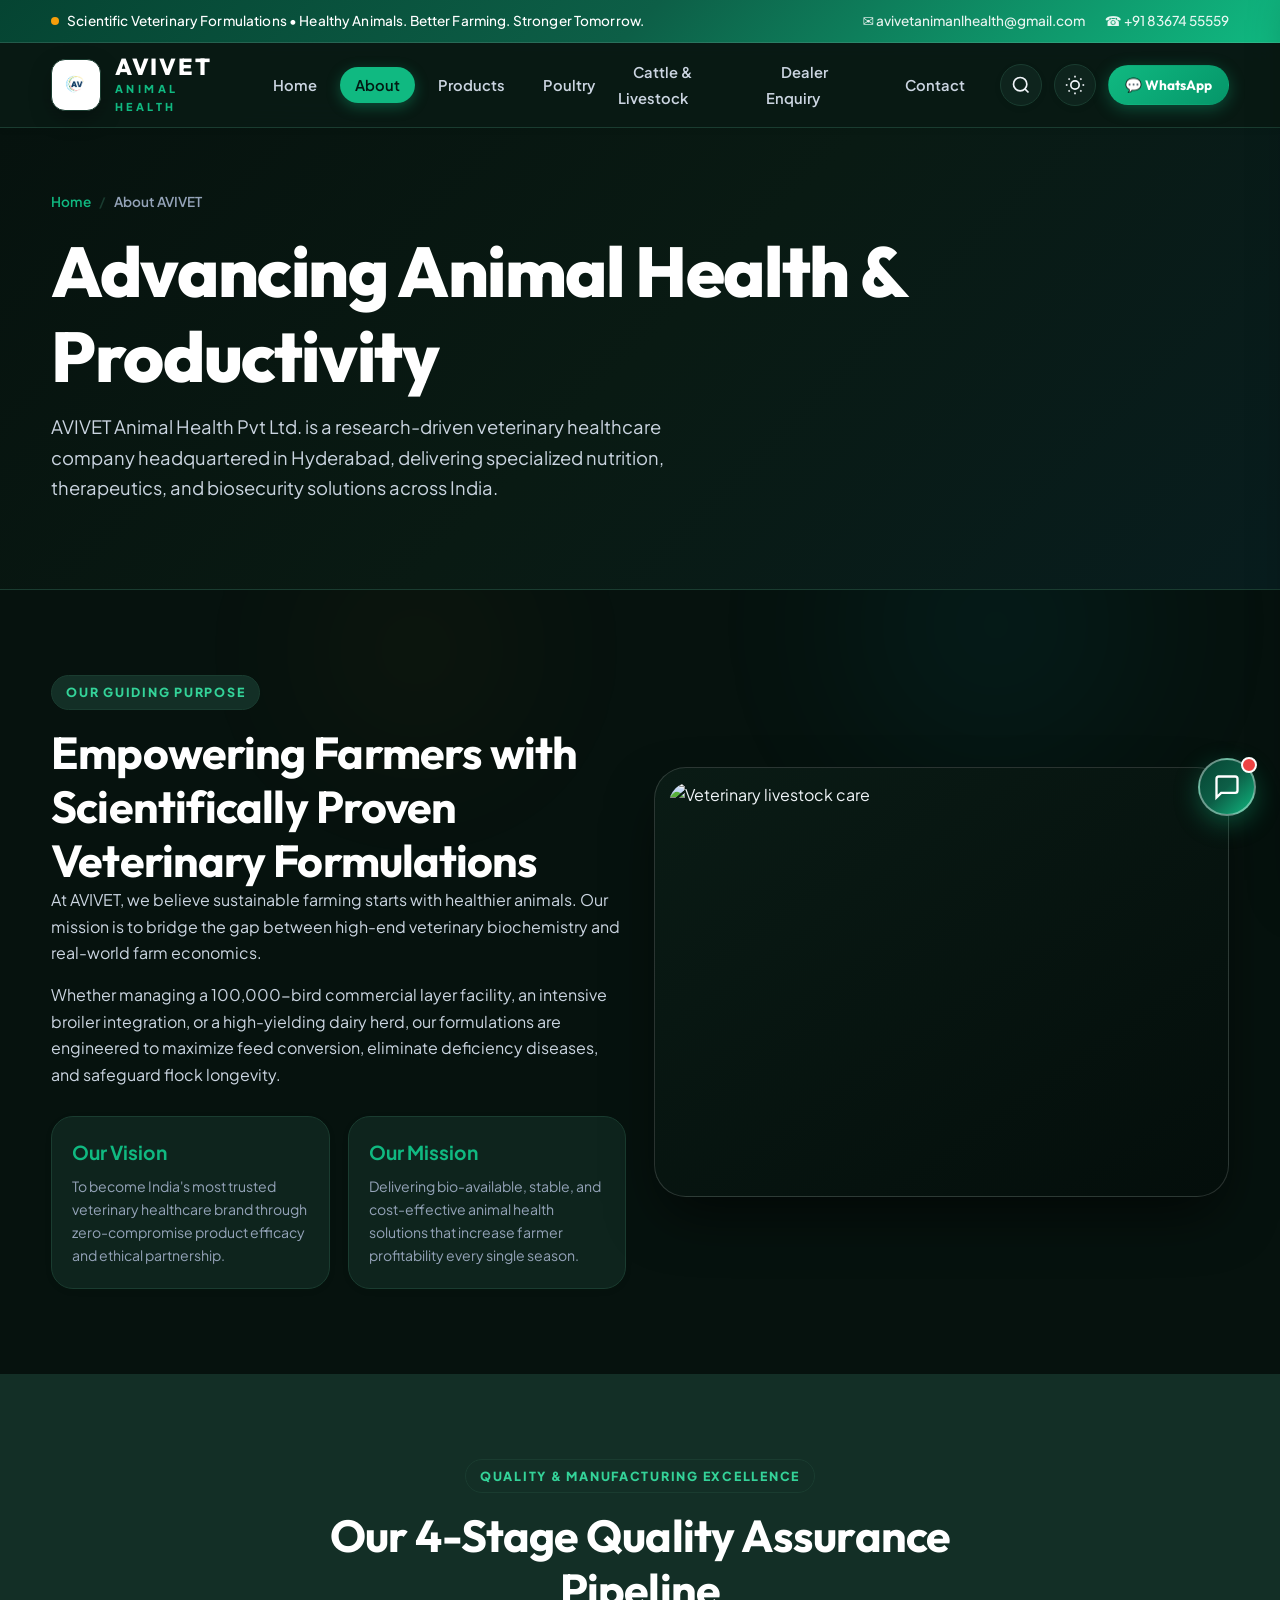
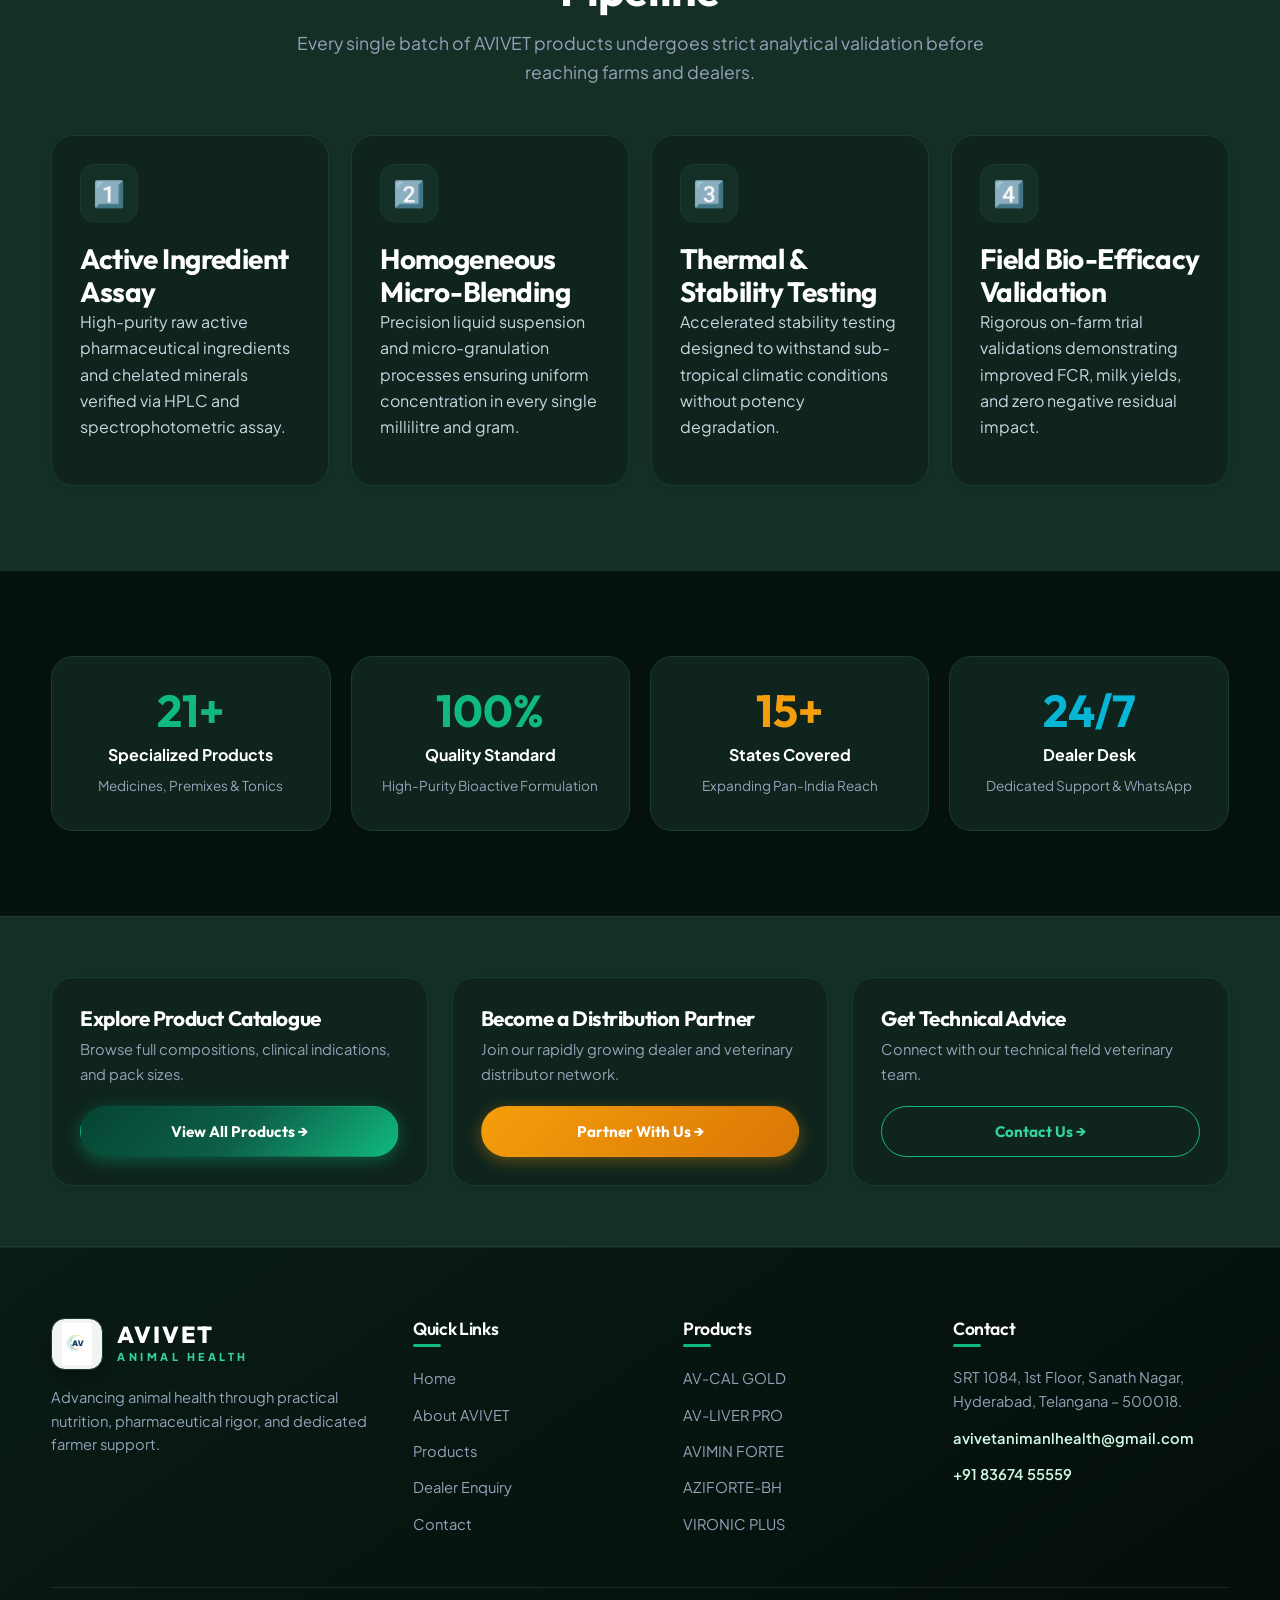
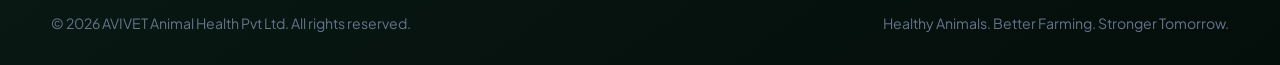
==== commit 9edf33f7: "update asset links to include versioning and improve cache management" ====
--- a/about.html
+++ b/about.html
@@ -8,9 +8,9 @@
   <link rel="icon" href="assets/images/favicon.png">
   <meta name="theme-color" content="#06120e">
   
-  <link rel="stylesheet" href="assets/css/style.css">
-  <link rel="stylesheet" href="assets/css/advanced.css">
-  <link rel="stylesheet" href="assets/css/premium.css">
+  <link rel="stylesheet" href="assets/css/style.css?v=3.0">
+  <link rel="stylesheet" href="assets/css/advanced.css?v=3.0">
+  <link rel="stylesheet" href="assets/css/premium.css?v=3.0">
 </head>
 <body>
 
@@ -255,8 +255,8 @@
   </footer>
 
   <button class="back-top" aria-label="Back to top">↑</button>
-  <script src="assets/data/products-data.js"></script>
-  <script src="assets/js/main.js"></script>
-  <script src="assets/js/advanced.js"></script>
+  <script src="assets/data/products-data.js?v=3.0"></script>
+  <script src="assets/js/main.js?v=3.0"></script>
+  <script src="assets/js/advanced.js?v=3.0"></script>
 </body>
 </html>
--- a/assets/css/style.css
+++ b/assets/css/style.css
@@ -898,33 +898,71 @@
 }
 
 /* ==========================================================================
-   Product Cards & Grid Display
+   Product Cards & Grid Display (Light & Dark Mode)
    ========================================================================== */
+.card.product-card,
 .product-card {
   display: flex;
   flex-direction: column;
-  padding: 20px;
+  padding: 22px;
+  background: #ffffff;
+  border: 1px solid #e2e8f0;
+  border-radius: var(--radius-lg);
+  box-shadow: var(--shadow-sm);
+  transition: transform var(--trans-base), box-shadow var(--trans-base), border-color var(--trans-base);
+  position: relative;
+  overflow: hidden;
+  height: 100%;
+}
+
+.card.product-card:hover,
+.product-card:hover {
+  transform: translateY(-6px);
+  box-shadow: var(--shadow-lg);
+  border-color: var(--emerald);
+}
+
+[data-theme="dark"] .card.product-card,
+[data-theme="dark"] .product-card {
+  background: #153427 !important;
+  border: 1px solid #285d46 !important;
+  box-shadow: 0 4px 20px rgba(0, 0, 0, 0.45) !important;
+}
+
+[data-theme="dark"] .card.product-card:hover,
+[data-theme="dark"] .product-card:hover {
+  transform: translateY(-6px);
+  border-color: #10b981 !important;
+  box-shadow: 0 8px 30px rgba(16, 185, 129, 0.25) !important;
 }
 
 .product-art-wrap {
-  height: 230px;
+  height: 220px;
   border-radius: var(--radius-md);
-  background: var(--bg-subtle-2);
-  border: 1px solid var(--border-color);
-  padding: 12px;
+  background: #f0fdf4;
+  border: 1px solid #d1fae5;
+  padding: 14px;
   display: flex;
   align-items: center;
   justify-content: center;
   position: relative;
   overflow: hidden;
-  margin-bottom: 18px;
+  margin-bottom: 16px;
   cursor: pointer;
+  transition: background-color var(--trans-fast), border-color var(--trans-fast);
+}
+
+[data-theme="dark"] .product-art-wrap {
+  background: #1c4434 !important;
+  border-color: #285d46 !important;
 }
 
 .product-art-wrap img {
   max-height: 100%;
   max-width: 100%;
   object-fit: contain;
+  display: block;
+  margin: 0 auto;
   transition: transform var(--trans-smooth);
 }
 
@@ -935,33 +973,50 @@
 .product-meta-row {
   display: flex;
   align-items: center;
-  justify-content: space-between;
-  gap: 10px;
-  margin-bottom: 10px;
+  justify-content: flex-start;
+  gap: 8px;
+  flex-wrap: wrap;
+  margin-bottom: 12px;
 }
 
 .product-card h3 {
-  font-size: 1.25rem;
+  font-size: 1.2rem;
   margin-bottom: 8px;
   color: var(--text-heading);
+  line-height: 1.25;
+}
+
+[data-theme="dark"] .product-card h3 {
+  color: #f0fdf4 !important;
 }
 
 .product-card p.prod-desc {
-  font-size: 0.9rem;
+  font-size: 0.88rem;
   color: var(--text-muted);
-  line-height: 1.5;
-  margin-bottom: 16px;
+  line-height: 1.55;
+  margin-bottom: 14px;
   flex-grow: 1;
+}
+
+[data-theme="dark"] .product-card p.prod-desc {
+  color: #a7c4b5 !important;
 }
 
 .product-card .prod-composition {
   font-size: 0.8rem;
-  background: var(--bg-subtle);
-  border: 1px solid var(--border-color);
-  padding: 8px 12px;
+  background: #f0fdf4;
+  border: 1px solid #d1fae5;
+  padding: 10px 12px;
   border-radius: var(--radius-sm);
   color: var(--text-secondary);
-  margin-bottom: 18px;
+  margin-bottom: 16px;
+  line-height: 1.5;
+}
+
+[data-theme="dark"] .product-card .prod-composition {
+  background: #193e2f !important;
+  border-color: #285d46 !important;
+  color: #a7c4b5 !important;
 }
 
 .product-card .prod-composition strong {
@@ -970,21 +1025,27 @@
   font-size: 0.72rem;
   text-transform: uppercase;
   letter-spacing: 0.05em;
-  margin-bottom: 2px;
+  margin-bottom: 3px;
 }
 
 [data-theme="dark"] .product-card .prod-composition strong {
-  color: var(--emerald-light);
+  color: #4ade80 !important;
 }
 
 .product-action-row {
   display: flex;
-  gap: 10px;
+  gap: 8px;
   margin-top: auto;
+  flex-wrap: wrap;
 }
 
 .product-action-row .btn {
   flex: 1;
+  min-width: 0;
+  text-align: center;
+  justify-content: center;
+  padding: 10px 14px;
+  font-size: 0.88rem;
 }
 
 /* ==========================================================================
@@ -1372,14 +1433,23 @@
 /* ==========================================================================
    Comprehensive Mobile & Tablet Responsiveness
    ========================================================================== */
+
+/* ---- TABLET: 1024px ---- */
 @media (max-width: 1024px) {
   .hero-grid { grid-template-columns: 1fr; gap: 40px; }
   .grid-4 { grid-template-columns: repeat(2, 1fr); }
   .footer-grid { grid-template-columns: 1fr 1fr; gap: 36px; }
   .contact-grid { grid-template-columns: 1fr; gap: 36px; }
   .hero-visual-card { max-width: 560px; margin-inline: auto; width: 100%; }
-}
-
+
+  /* Product grid: 2 columns on tablet */
+  #catalogueProductGrid,
+  .grid-3[id*="Product"], .grid-3[id*="product"] {
+    grid-template-columns: repeat(2, 1fr) !important;
+  }
+}
+
+/* ---- MOBILE LANDSCAPE: 860px ---- */
 @media (max-width: 860px) {
   /* Navigation Drawer Mobile */
   .nav-links {
@@ -1400,7 +1470,7 @@
   }
 
   [data-theme="dark"] .nav-links {
-    background: rgba(11, 31, 23, 0.97);
+    background: rgba(14, 32, 25, 0.98);
     border-bottom-color: var(--emerald);
   }
 
@@ -1442,30 +1512,12 @@
   }
 
   /* Section Spacing & Layouts */
-  section {
-    padding: 56px 0;
-  }
-
-  .page-hero {
-    padding: 48px 0 54px;
-  }
-
-  .page-hero h1 {
-    font-size: clamp(1.85rem, 6vw, 2.6rem);
-  }
-
-  .hero-section {
-    padding: 48px 0 64px;
-  }
-
-  .hero-copy h1 {
-    font-size: clamp(2rem, 6.5vw, 2.85rem);
-  }
-
-  .hero-copy p.lead {
-    font-size: 1.05rem;
-    margin-bottom: 24px;
-  }
+  section { padding: 28px 0; }
+  .page-hero { padding: 28px 0 24px; }
+  .page-hero h1 { font-size: clamp(1.6rem, 5.5vw, 2.2rem); margin-bottom: 8px; }
+  .hero-section { padding: 32px 0 48px; }
+  .hero-copy h1 { font-size: clamp(1.85rem, 6vw, 2.6rem); }
+  .hero-copy p.lead { font-size: 0.95rem; margin-bottom: 18px; }
 
   .hero-actions {
     display: flex;
@@ -1473,54 +1525,40 @@
     width: 100%;
     gap: 12px;
   }
-
-  .hero-actions .btn {
-    width: 100%;
-    justify-content: center;
-  }
+  .hero-actions .btn { width: 100%; justify-content: center; }
 
   .hero-stats-strip {
     grid-template-columns: repeat(3, 1fr);
     gap: 12px;
     padding-top: 20px;
   }
-
-  .hero-stat-item strong {
-    font-size: 1.45rem;
+  .hero-stat-item strong { font-size: 1.45rem; }
+  .hero-stat-item span { font-size: 0.75rem; }
+
+  /* Grid collapse across all pages */
+  .grid-3 { grid-template-columns: 1fr !important; }
+  .grid-2 { grid-template-columns: 1fr !important; }
+  .grid-4 { grid-template-columns: 1fr !important; }
+  .cta-grid { grid-template-columns: 1fr !important; }
+  .feature-banner ul { grid-template-columns: 1fr !important; }
+  .feature-banner { padding: 32px 20px; }
+  .form-row { grid-template-columns: 1fr !important; gap: 16px; }
+
+  /* Product grid: 1 column on mobile */
+  #catalogueProductGrid {
+    grid-template-columns: 1fr !important;
+    gap: 20px !important;
   }
 
-  .hero-stat-item span {
-    font-size: 0.75rem;
-  }
-
-  .grid-3 { grid-template-columns: 1fr; }
-  .grid-2 { grid-template-columns: 1fr; }
-  .cta-grid { grid-template-columns: 1fr; }
-  .feature-banner ul { grid-template-columns: 1fr; }
-  .feature-banner { padding: 32px 20px; }
-  .form-row { grid-template-columns: 1fr; gap: 16px; }
-  
   /* Top Announcement Bar */
-  .topbar {
-    padding: 8px 0;
-  }
-
+  .topbar { padding: 8px 0; }
   .topbar .container {
     flex-direction: column;
     gap: 6px;
     text-align: center;
   }
-
-  .topbar-highlight {
-    justify-content: center;
-    font-size: 0.78rem;
-  }
-
-  .topbar-contact {
-    justify-content: center;
-    gap: 14px;
-    font-size: 0.78rem;
-  }
+  .topbar-highlight { justify-content: center; font-size: 0.78rem; }
+  .topbar-contact { justify-content: center; gap: 14px; font-size: 0.78rem; }
 
   /* Form Inputs (Prevent iOS auto-zoom) */
   input[type="text"],
@@ -1533,55 +1571,37 @@
   }
 
   /* Back to Top Mobile Placement */
-  .back-top {
-    bottom: 86px;
-    right: 16px;
-    width: 44px;
-    height: 44px;
+  .back-top { bottom: 86px; right: 16px; width: 44px; height: 44px; }
+
+  /* Product filter bar wraps cleanly */
+  #catalogueFilters {
+    flex-direction: column !important;
+    align-items: flex-start !important;
+    gap: 12px !important;
   }
-}
-
+  #catalogueFilters > div:first-child {
+    overflow-x: auto;
+    -webkit-overflow-scrolling: touch;
+    flex-wrap: nowrap;
+    padding-bottom: 4px;
+    gap: 8px;
+  }
+}
+
+/* ---- MOBILE PORTRAIT: 600px ---- */
 @media (max-width: 600px) {
-  .container {
-    padding-inline: 16px;
-  }
-
-  .brand-logo-wrap {
-    width: 36px;
-    height: 36px;
-  }
-
-  .brand-text strong {
-    font-size: 1.15rem;
-  }
-
-  .brand-text span {
-    font-size: 0.55rem;
-  }
-
-  .nav-tools {
-    gap: 6px;
-  }
-
-  .tool-icon-btn {
-    width: 38px;
-    height: 38px;
-  }
-
-  .nav-tools .btn-sm {
-    padding: 7px 12px;
-    font-size: 0.8rem;
-  }
-
-  .hero-stats-strip {
-    grid-template-columns: 1fr;
-    gap: 16px;
-    text-align: center;
-  }
-
-  .hero-main-img-wrap {
-    height: 260px;
-  }
+  .container { padding-inline: 16px; }
+
+  .brand-logo-wrap { width: 36px; height: 36px; }
+  .brand-text strong { font-size: 1.15rem; }
+  .brand-text span { font-size: 0.55rem; }
+
+  .nav-tools { gap: 6px; }
+  .tool-icon-btn { width: 38px; height: 38px; }
+  .nav-tools .btn-sm { padding: 7px 12px; font-size: 0.8rem; }
+
+  .hero-stats-strip { grid-template-columns: 1fr; gap: 16px; text-align: center; }
+  .hero-main-img-wrap { height: 260px; }
 
   .floating-glass-badge {
     position: static;
@@ -1590,29 +1610,38 @@
     justify-content: center;
   }
 
-  .footer-grid {
-    grid-template-columns: 1fr;
-    gap: 32px;
-  }
-
-  .grid-4 {
-    grid-template-columns: 1fr;
-  }
-
-  .product-action-row {
-    flex-direction: column;
-    gap: 8px;
-  }
-
-  .product-action-row .btn {
-    width: 100%;
-    justify-content: center;
-  }
-
-  .footer-bottom {
-    flex-direction: column;
-    text-align: center;
-    gap: 8px;
-  }
-}
-
+  .footer-grid { grid-template-columns: 1fr; gap: 32px; }
+  .grid-4 { grid-template-columns: 1fr; }
+
+  /* Product action buttons stacked on small phone */
+  .product-action-row { flex-direction: column; gap: 8px; }
+  .product-action-row .btn { width: 100% !important; justify-content: center; }
+
+  /* Product card: tighten padding on small screens */
+  .product-card { padding: 16px; }
+  .product-art-wrap { height: 200px; }
+
+  .footer-bottom { flex-direction: column; text-align: center; gap: 8px; }
+}
+
+/* ==========================================================================
+   Badge Dark Mode Colors
+   ========================================================================== */
+[data-theme="dark"] .badge-emerald {
+  background: rgba(16, 185, 129, 0.2) !important;
+  color: #4ade80 !important;
+  border: 1px solid rgba(16, 185, 129, 0.3) !important;
+}
+
+[data-theme="dark"] .badge-cyan {
+  background: rgba(6, 182, 212, 0.2) !important;
+  color: #67e8f9 !important;
+  border: 1px solid rgba(6, 182, 212, 0.3) !important;
+}
+
+[data-theme="dark"] .badge-gold {
+  background: rgba(245, 158, 11, 0.2) !important;
+  color: #fcd34d !important;
+  border: 1px solid rgba(245, 158, 11, 0.3) !important;
+}
+
--- a/assets/css/advanced.css
+++ b/assets/css/advanced.css
@@ -1011,14 +1011,13 @@
    Scroll Reveal & Animation Utilities
    ========================================================================== */
 .reveal-init {
-  opacity: 0;
-  transform: translateY(28px);
-  transition: opacity 0.7s cubic-bezier(0.16, 1, 0.3, 1), transform 0.7s cubic-bezier(0.16, 1, 0.3, 1);
+  opacity: 1;
+  transform: none;
 }
 
 .reveal-init.revealed {
   opacity: 1;
-  transform: translateY(0);
+  transform: none;
 }
 
 /* 3D Tilt Card Class */
